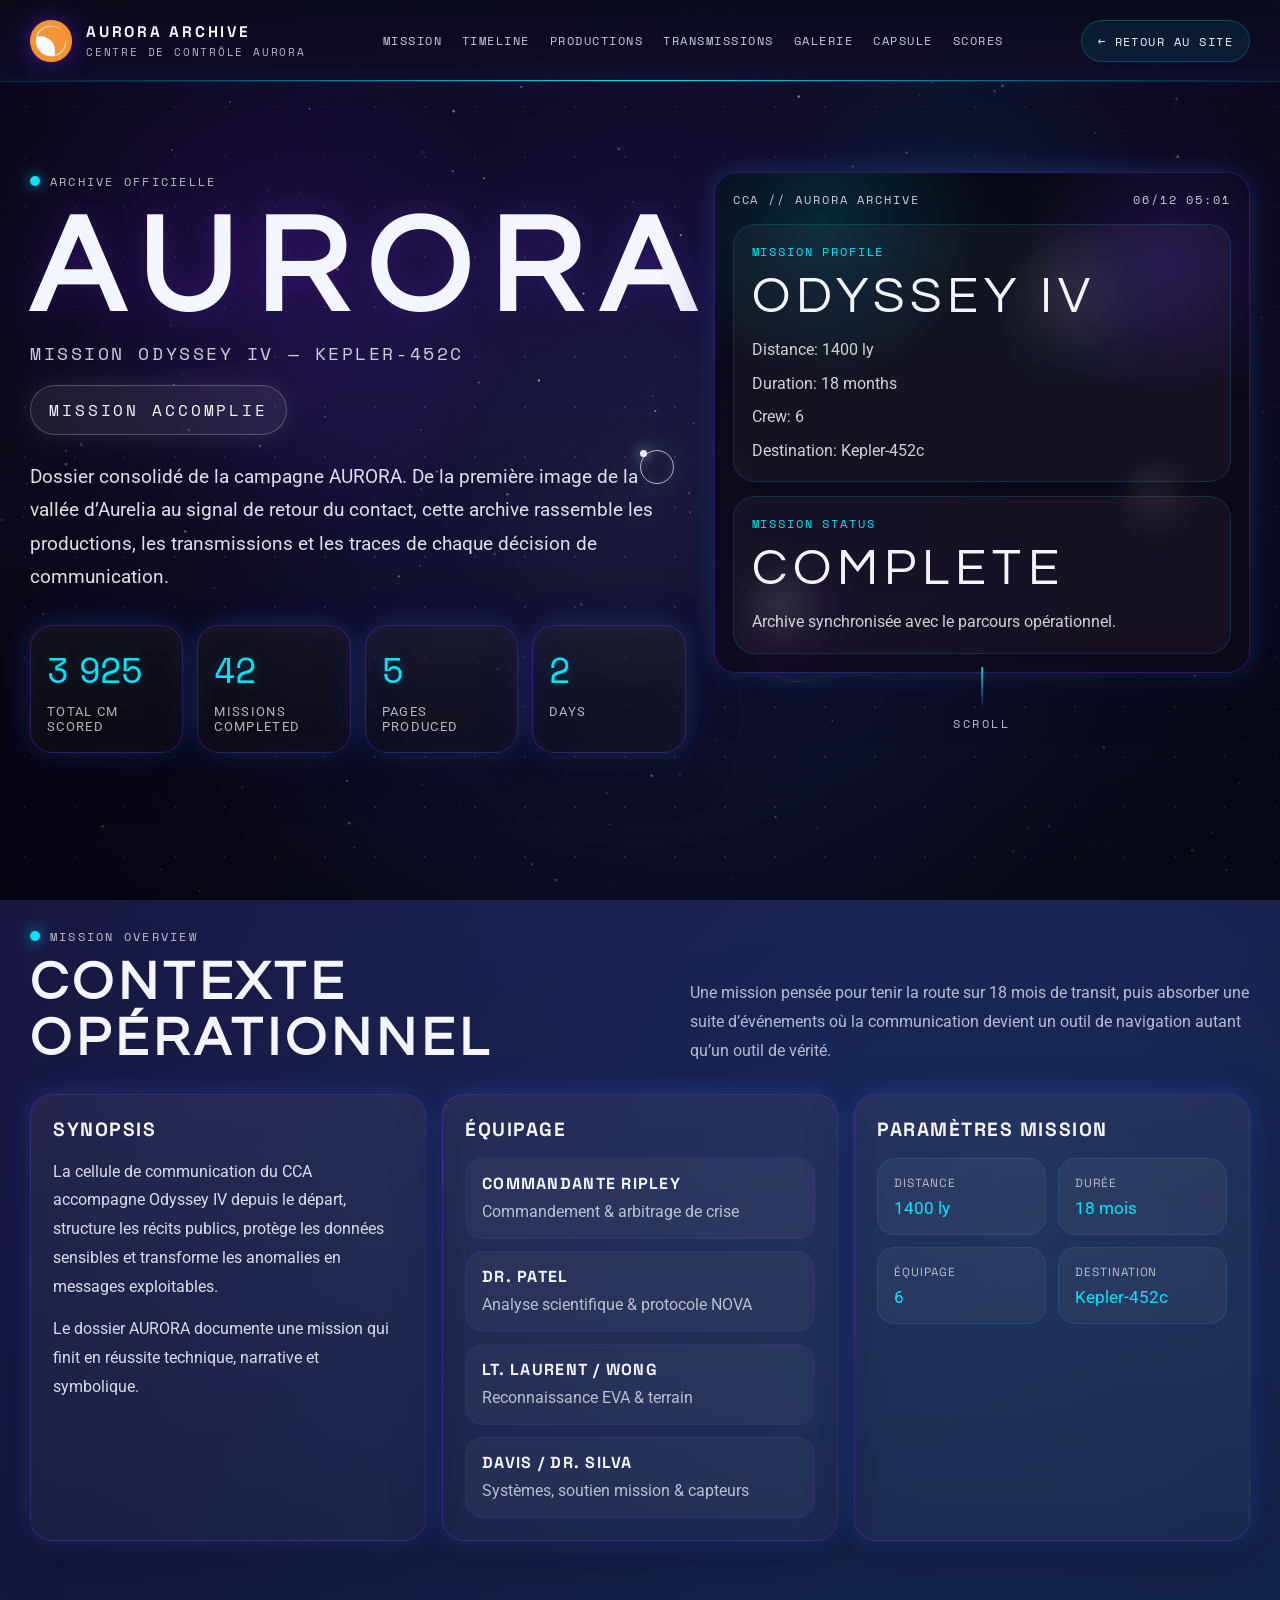
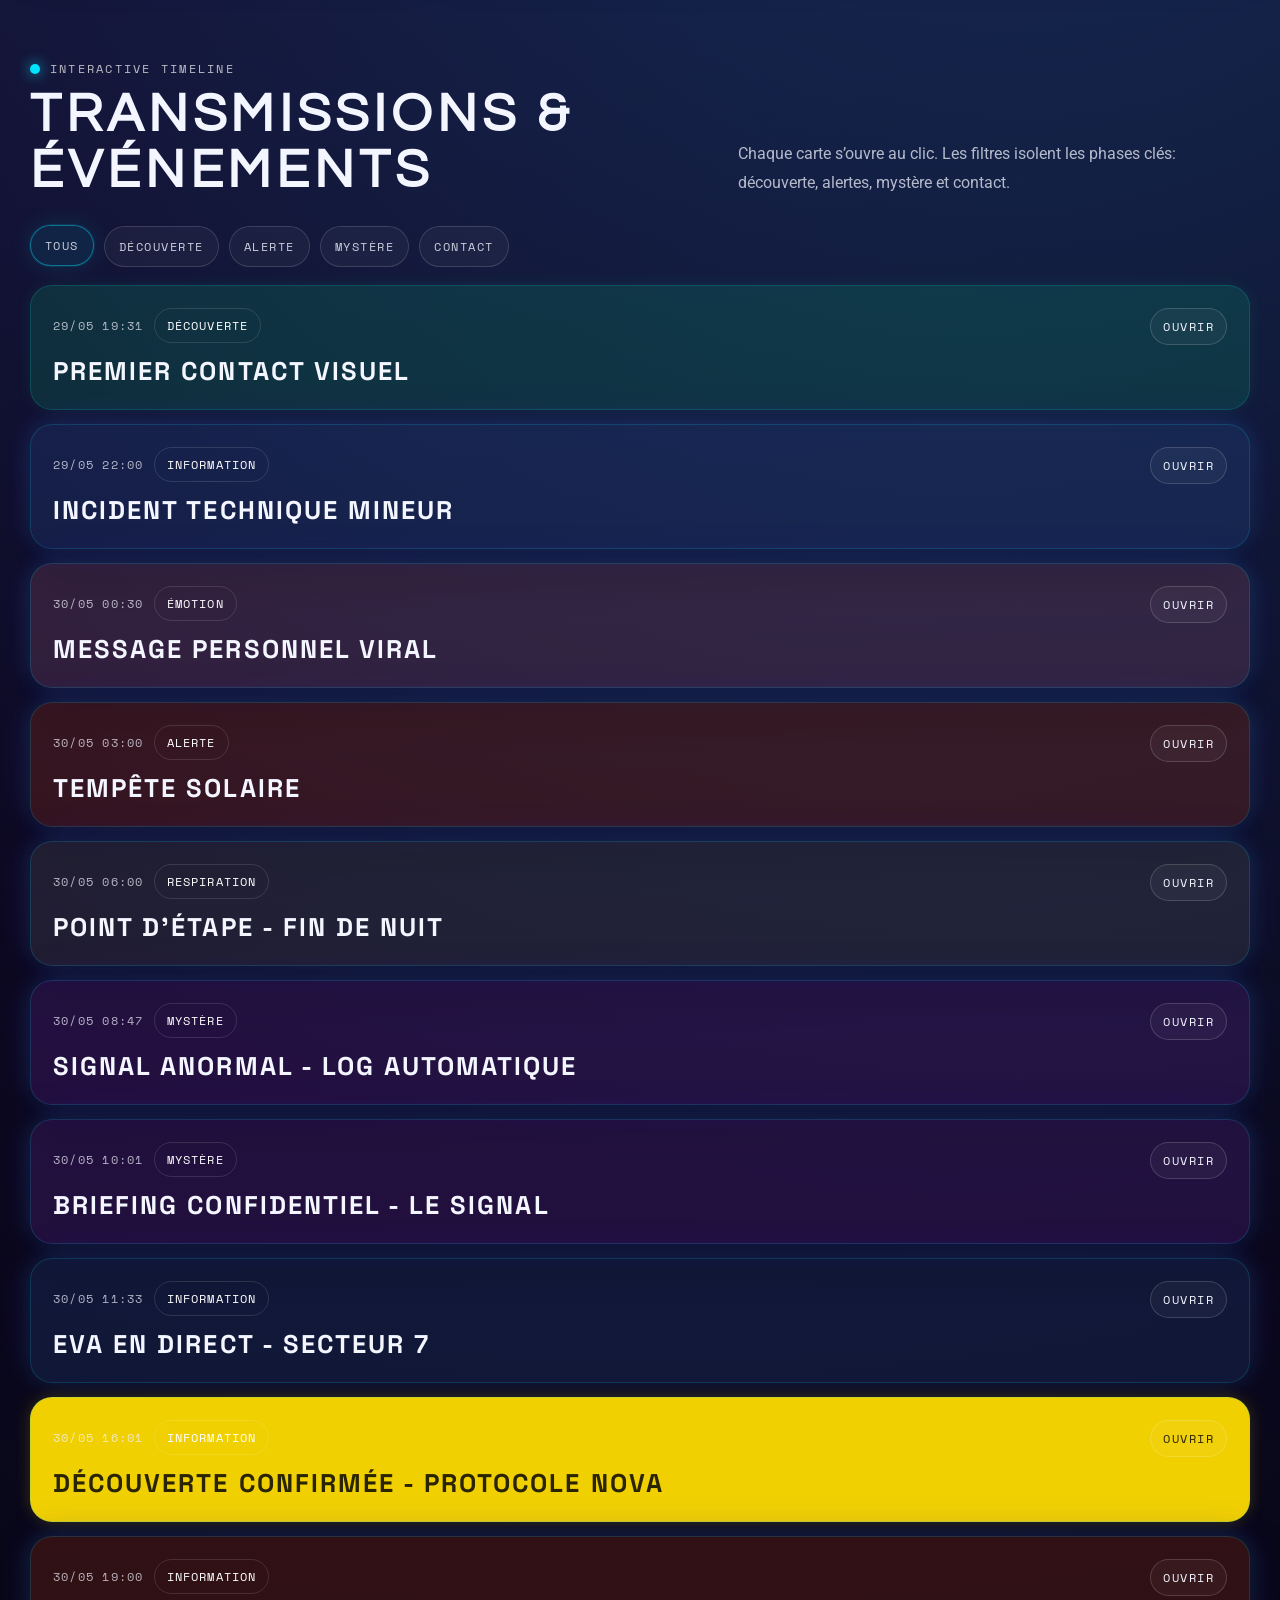
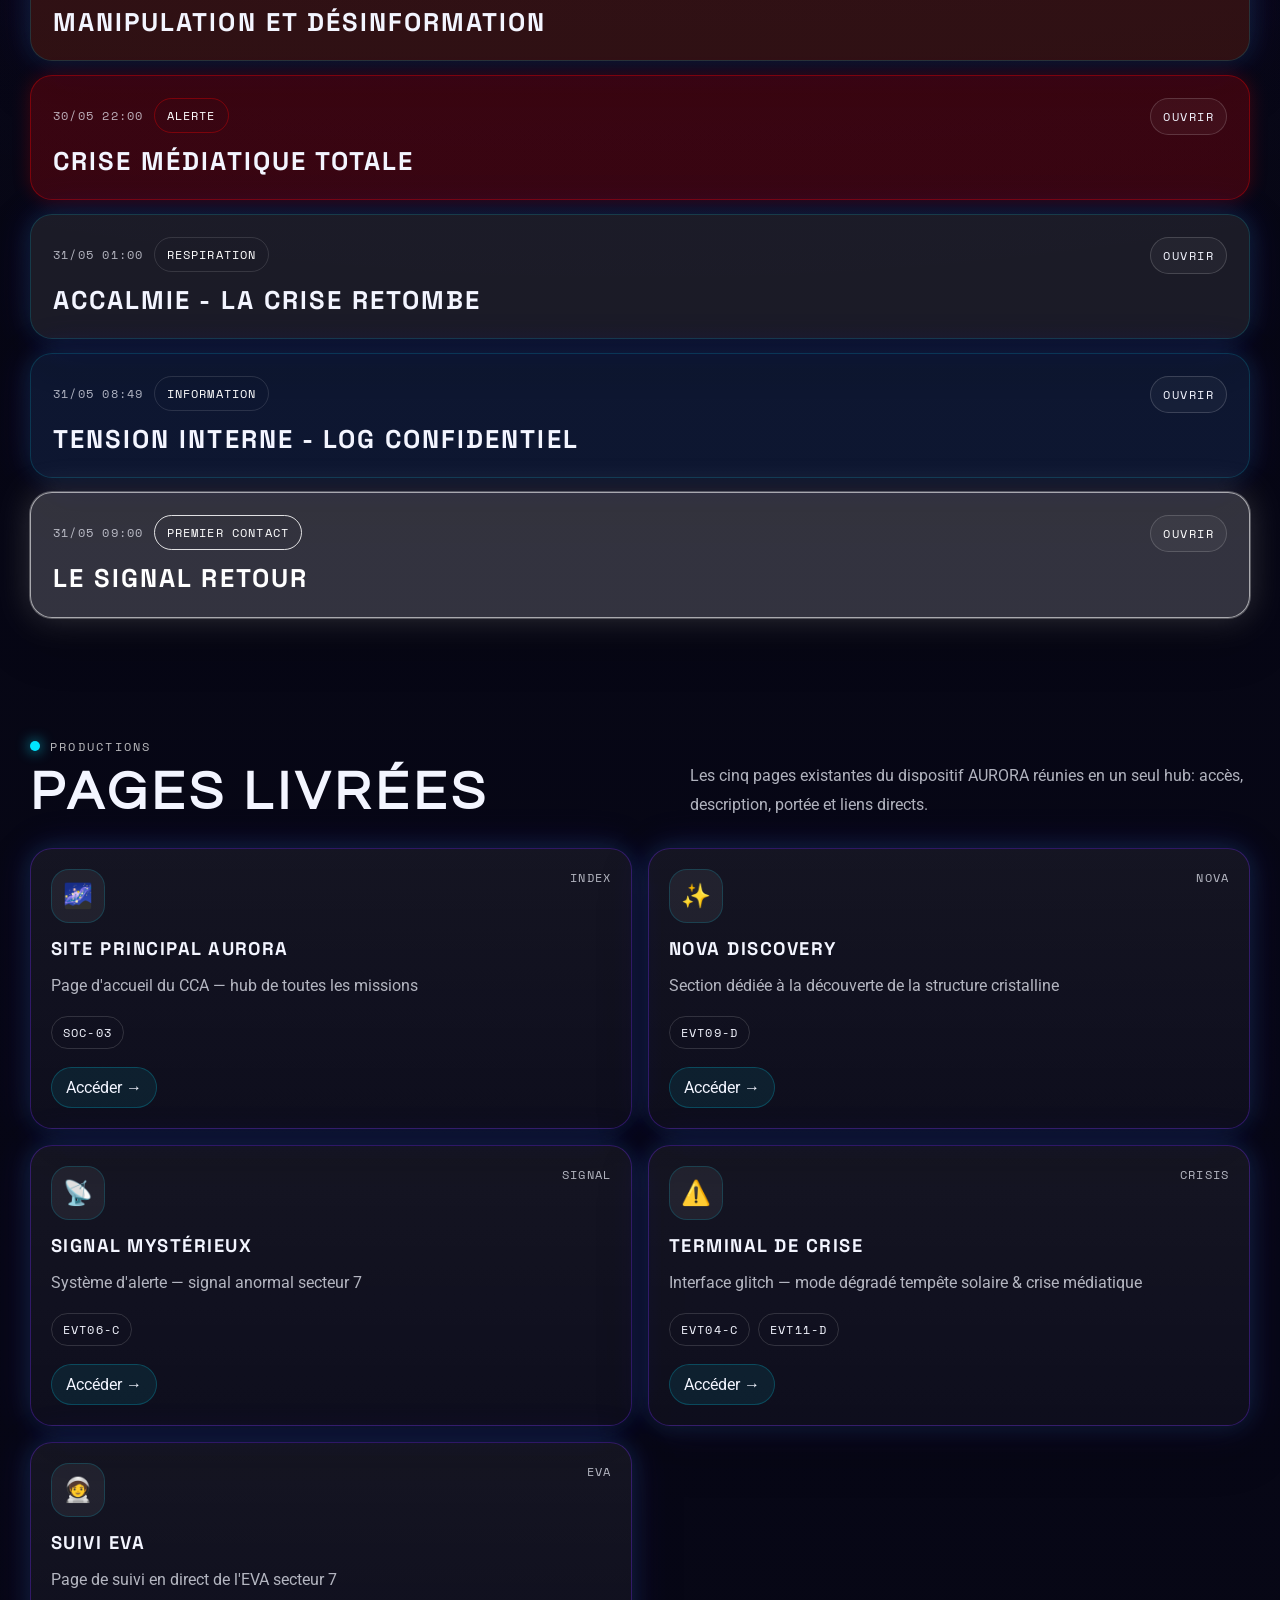
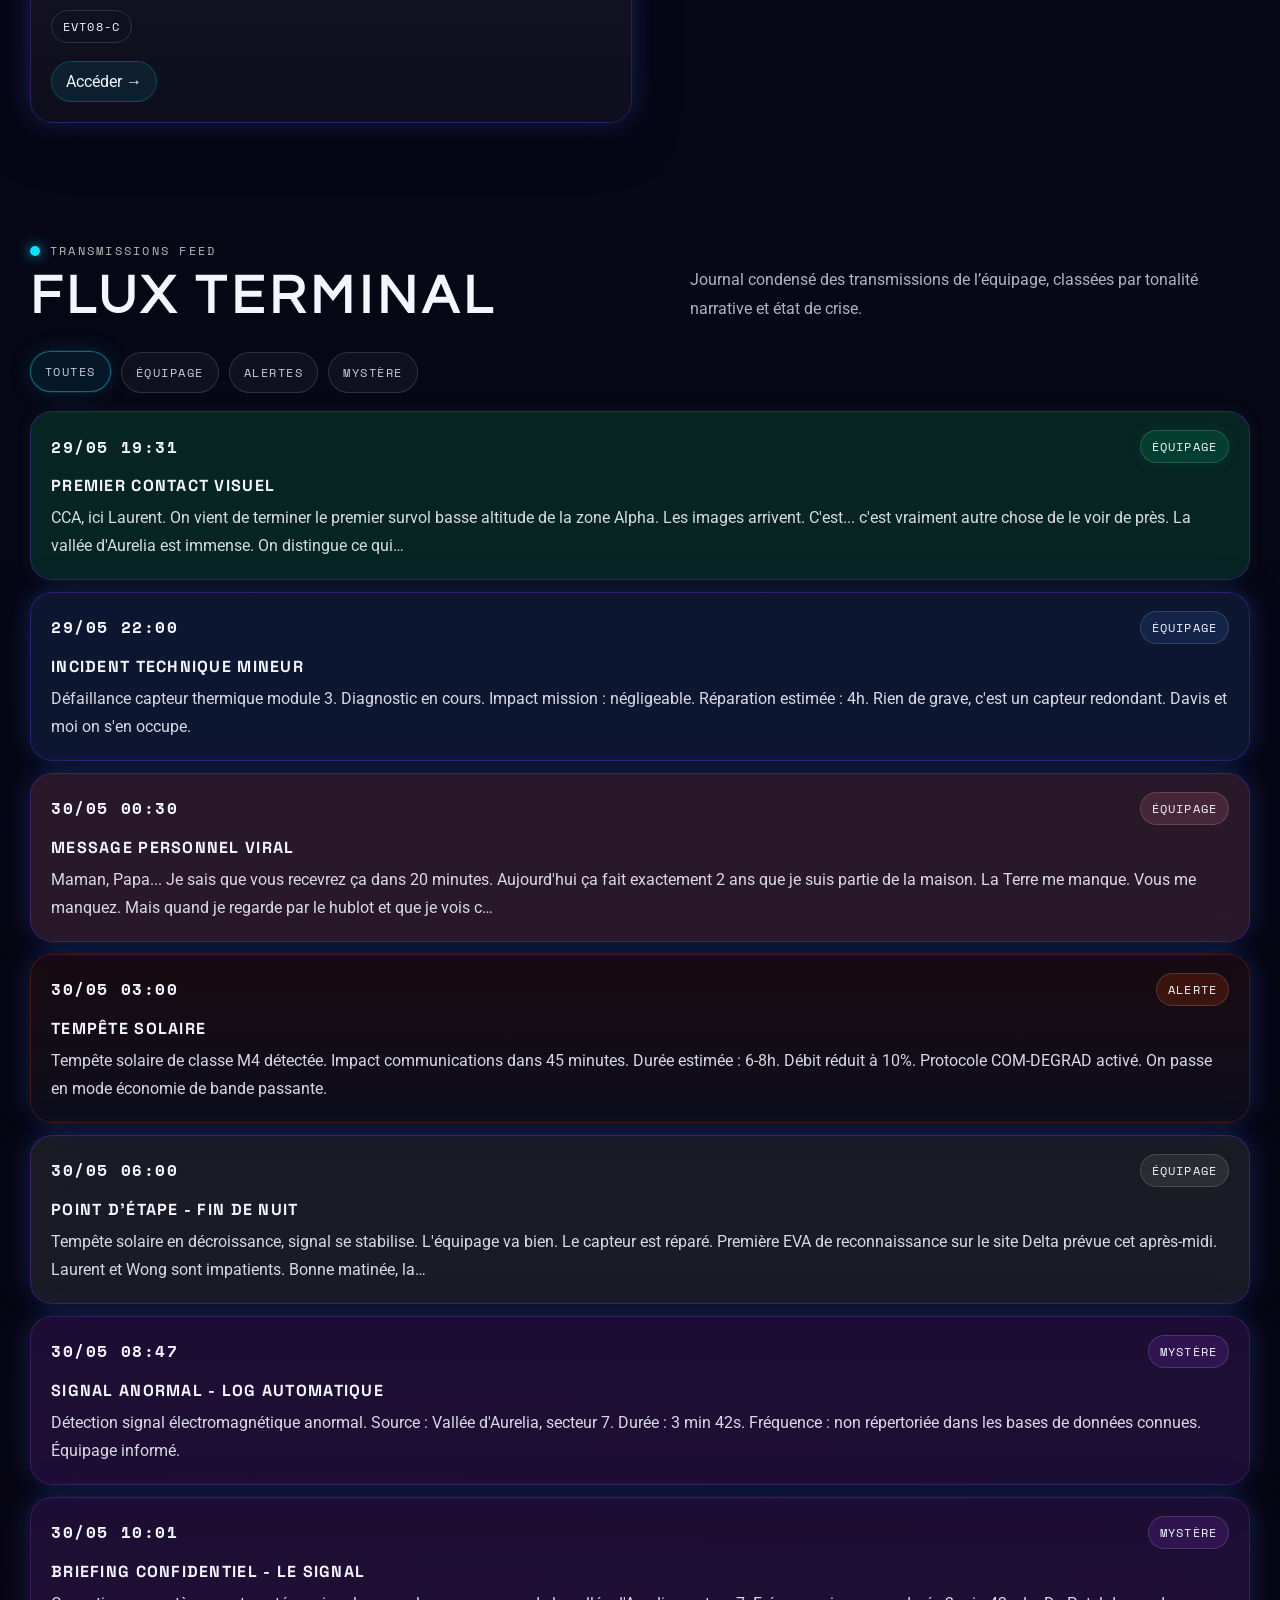
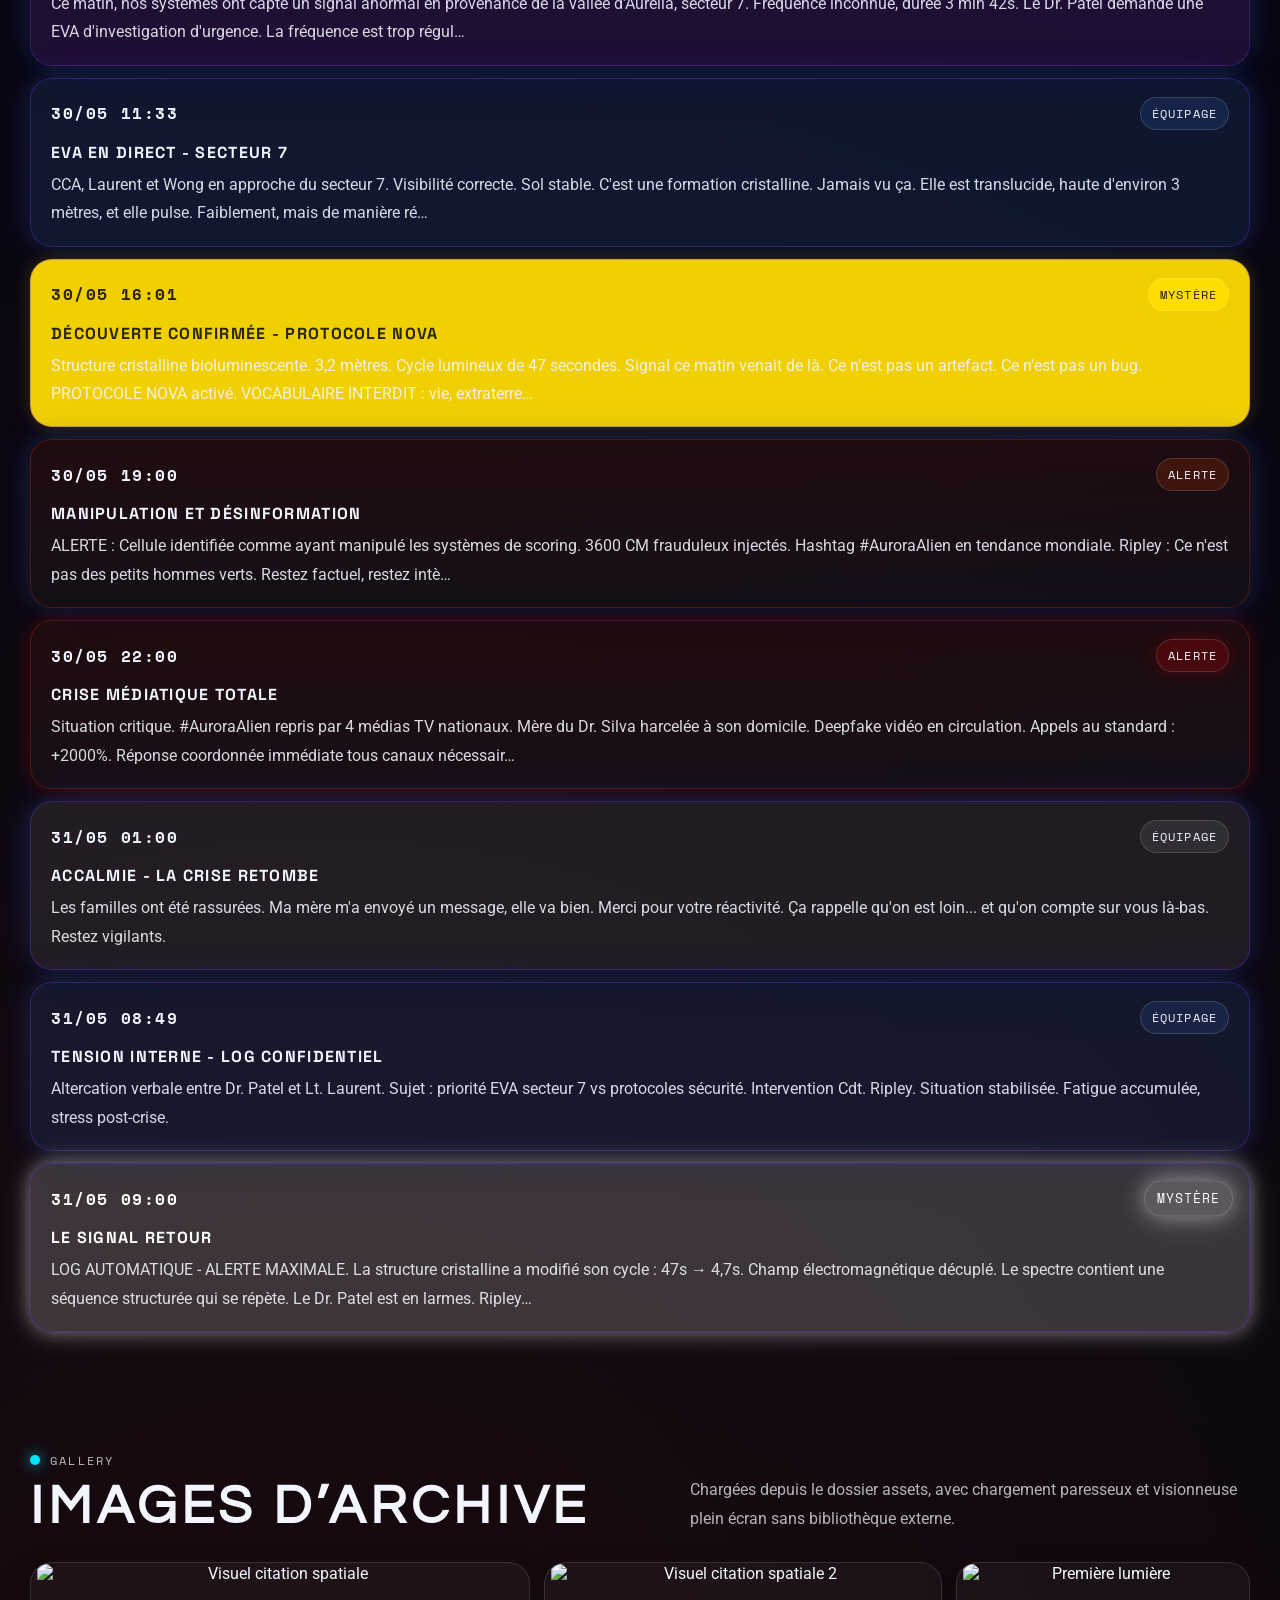
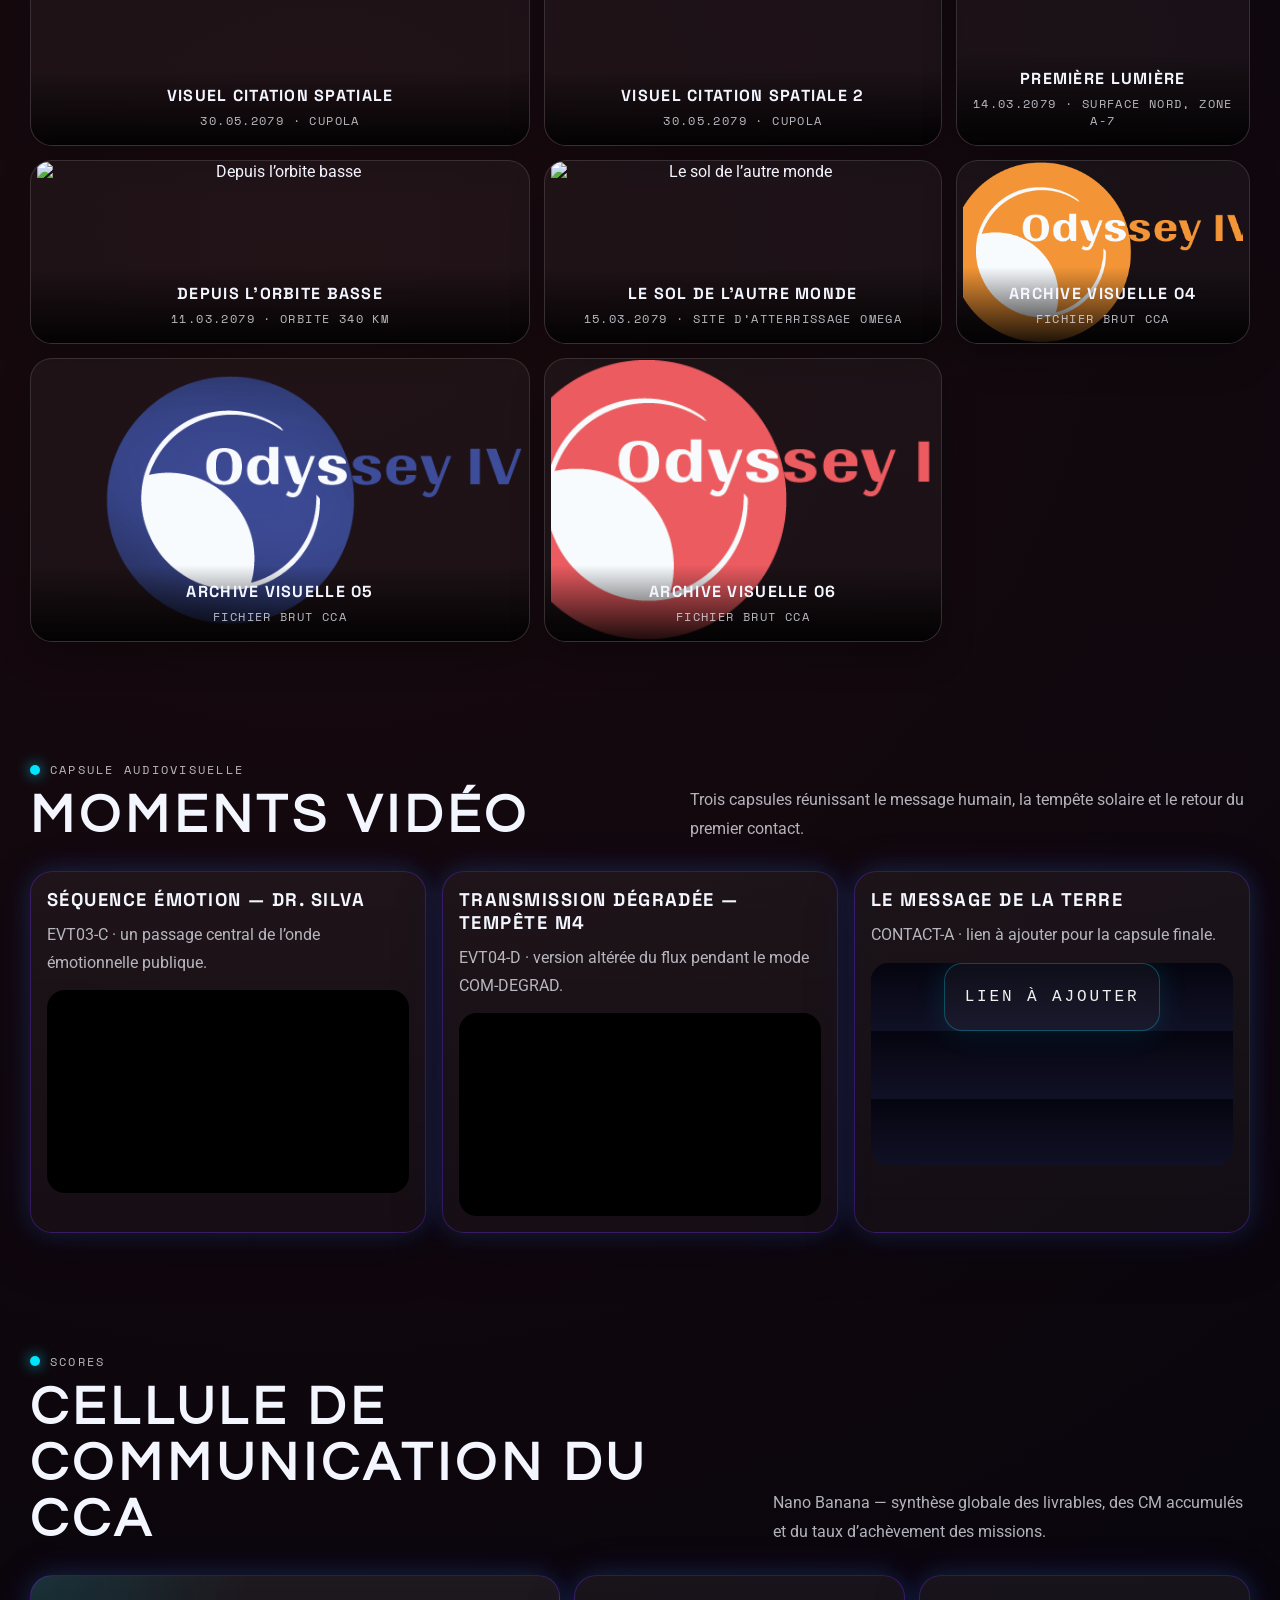
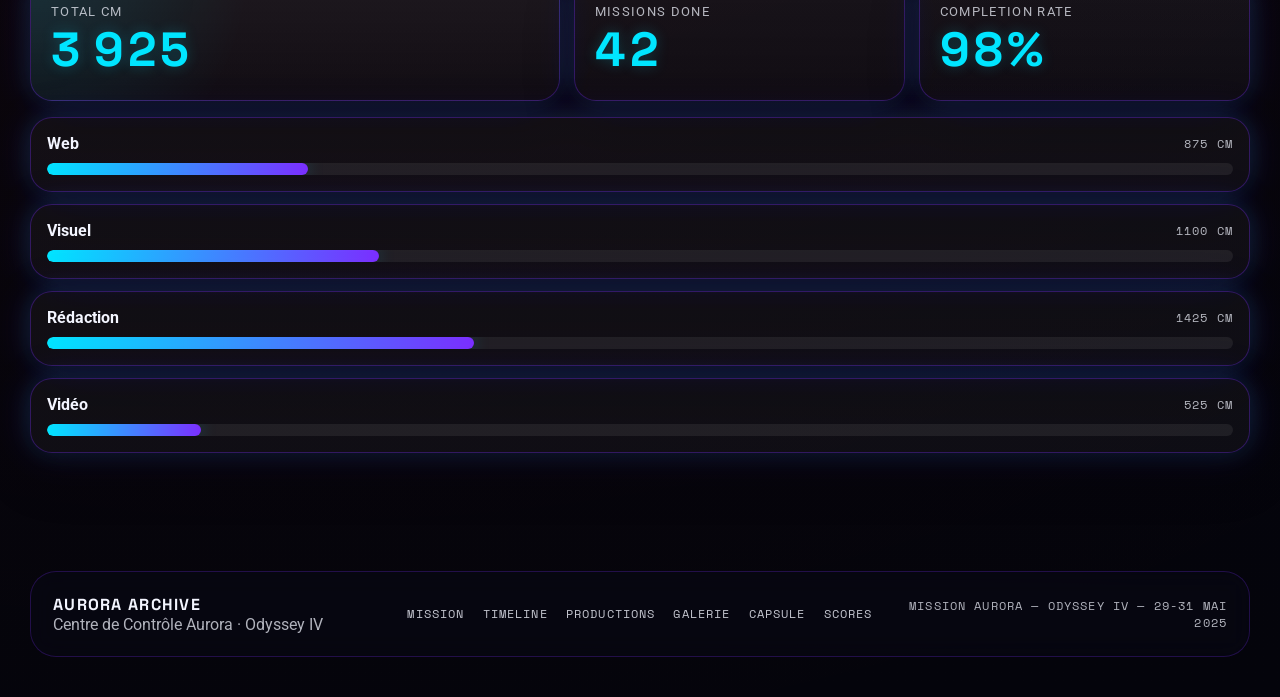
==== archive.html @ 7678ecfe "feat: add archive page structure and content including CSS and JS files for mission data presentatio" ====
<!DOCTYPE html>
<html lang="fr">
<head>
  <meta charset="UTF-8" />
  <meta name="viewport" content="width=device-width, initial-scale=1.0" />
  <title>AURORA | Archive Officielle</title>
  <meta name="description" content="Archive officielle de la mission AURORA — Odyssey IV — Kepler-452c." />
  <link rel="preconnect" href="https://fonts.googleapis.com" />
  <link rel="preconnect" href="https://fonts.gstatic.com" crossorigin />
  <link href="https://fonts.googleapis.com/css2?family=Roboto:wght@400;500;700;900&family=Space+Grotesk:wght@400;500;700;900&family=Space+Mono:wght@400;700&family=Questrial&display=swap" rel="stylesheet" />
  <link rel="stylesheet" href="css/archive.css" />
  <link rel="icon" href="assets/logo_jaune.png" />
</head>
<body>
  <div class="loading-screen" id="loadingScreen" aria-hidden="true">
    <div class="loading-panel">
      <div class="loading-mark">AURORA</div>
      <div class="loading-copy" id="loadingCopy">INITIALISATION ARCHIVE...</div>
      <div class="loading-bar" aria-hidden="true">
        <span id="loadingBarFill"></span>
      </div>
      <div class="loading-percent" id="loadingPercent">0%</div>
    </div>
  </div>

  <canvas id="starCanvas" class="star-canvas" aria-hidden="true"></canvas>
  <div class="cursor-layer" id="cursorLayer" aria-hidden="true">
    <span class="cursor-dot"></span>
    <span class="cursor-ring"></span>
  </div>

  <header class="site-header" id="siteHeader">
    <div class="container header-inner">
      <a class="brand" href="#hero" aria-label="Retour en haut de page">
        <img class="brand-logo" src="assets/logo_jaune.png" alt="" aria-hidden="true" />
        <span class="brand-copy">
          <strong>AURORA ARCHIVE</strong>
          <span>Centre de Contrôle Aurora</span>
        </span>
      </a>

      <button class="menu-toggle" id="menuToggle" type="button" aria-expanded="false" aria-controls="primaryNav" aria-label="Ouvrir le menu">
        <span></span>
      </button>

      <nav class="primary-nav" id="primaryNav">
        <a href="#mission">Mission</a>
        <a href="#timeline">Timeline</a>
        <a href="#productions">Productions</a>
        <a href="#transmissions">Transmissions</a>
        <a href="#gallery">Galerie</a>
        <a href="#capsule">Capsule</a>
        <a href="#scores">Scores</a>
      </nav>

      <a class="back-button" href="index.html">← Retour au site</a>
    </div>
  </header>

  <main class="archive-page">
    <section class="hero section-shell scanlines" id="hero">
      <div class="hero-bg" aria-hidden="true"></div>
      <div class="container hero-grid">
        <div class="hero-copy fade-in-up">
          <div class="hero-label">ARCHIVE OFFICIELLE</div>
          <h1 class="glitch" data-text="AURORA">AURORA</h1>
          <p class="hero-subtitle">Mission Odyssey IV — Kepler-452c</p>
          <div class="mission-status pulse-border">MISSION ACCOMPLIE</div>
          <p class="hero-lead">
            Dossier consolidé de la campagne AURORA. De la première image de la vallée d’Aurelia au signal de retour du contact, cette archive rassemble les productions, les transmissions et les traces de chaque décision de communication.
          </p>

          <div class="hero-stats" aria-label="Statistiques de mission">
            <article class="stat-card">
              <span class="stat-value counter" data-target="0" data-value="0" id="statTotalCm">0</span>
              <span class="stat-label">Total CM scored</span>
            </article>
            <article class="stat-card">
              <span class="stat-value counter" data-target="0" data-value="0" id="statDone">0</span>
              <span class="stat-label">Missions completed</span>
            </article>
            <article class="stat-card">
              <span class="stat-value counter" data-target="5" data-value="5">0</span>
              <span class="stat-label">Pages produced</span>
            </article>
            <article class="stat-card">
              <span class="stat-value counter" data-target="2" data-value="2">0</span>
              <span class="stat-label">Days</span>
            </article>
          </div>
        </div>

        <aside class="hero-visual fade-in-up" aria-label="Visualisation de l'archive">
          <div class="hero-orbit orbit-a"></div>
          <div class="hero-orbit orbit-b"></div>
          <div class="hero-orbit orbit-c"></div>
          <div class="hero-panel">
            <div class="hero-panel-top">
              <span>CCA // AURORA ARCHIVE</span>
              <span id="heroClock">31/05 09:00</span>
            </div>
            <div class="hero-panel-card">
              <div class="panel-title">Mission profile</div>
              <div class="panel-value">Odyssey IV</div>
              <div class="panel-line">Distance: 1400 ly</div>
              <div class="panel-line">Duration: 18 months</div>
              <div class="panel-line">Crew: 6</div>
              <div class="panel-line">Destination: Kepler-452c</div>
            </div>
            <div class="hero-panel-card compact">
              <div class="panel-title">Mission status</div>
              <div class="panel-value">COMPLETE</div>
              <div class="panel-line">Archive synchronisée avec le parcours opérationnel.</div>
            </div>
          </div>
          <div class="scroll-indicator" aria-hidden="true">
            <span></span>
            <span>SCROLL</span>
          </div>
        </aside>
      </div>
    </section>

    <section class="section section-shell fade-in-up" id="mission">
      <div class="container">
        <div class="section-heading">
          <div>
            <div class="section-kicker">MISSION OVERVIEW</div>
            <h2>Contexte opérationnel</h2>
          </div>
          <p>Une mission pensée pour tenir la route sur 18 mois de transit, puis absorber une suite d’événements où la communication devient un outil de navigation autant qu’un outil de vérité.</p>
        </div>

        <div class="mission-grid">
          <article class="overview-card">
            <h3>Synopsis</h3>
            <p>La cellule de communication du CCA accompagne Odyssey IV depuis le départ, structure les récits publics, protège les données sensibles et transforme les anomalies en messages exploitables.</p>
            <p>Le dossier AURORA documente une mission qui finit en réussite technique, narrative et symbolique.</p>
          </article>

          <article class="overview-card crew-card">
            <h3>Équipage</h3>
            <div class="crew-list">
              <div class="crew-item">
                <strong>Commandante Ripley</strong>
                <span>Commandement & arbitrage de crise</span>
              </div>
              <div class="crew-item">
                <strong>Dr. Patel</strong>
                <span>Analyse scientifique & protocole NOVA</span>
              </div>
              <div class="crew-item">
                <strong>Lt. Laurent / Wong</strong>
                <span>Reconnaissance EVA & terrain</span>
              </div>
              <div class="crew-item">
                <strong>Davis / Dr. Silva</strong>
                <span>Systèmes, soutien mission & capteurs</span>
              </div>
            </div>
          </article>

          <article class="overview-card">
            <h3>Paramètres mission</h3>
            <dl class="mission-params">
              <div><dt>Distance</dt><dd>1400 ly</dd></div>
              <div><dt>Durée</dt><dd>18 mois</dd></div>
              <div><dt>Équipage</dt><dd>6</dd></div>
              <div><dt>Destination</dt><dd>Kepler-452c</dd></div>
            </dl>
          </article>
        </div>
      </div>
    </section>

    <section class="section section-shell fade-in-up" id="timeline">
      <div class="container">
        <div class="section-heading">
          <div>
            <div class="section-kicker">INTERACTIVE TIMELINE</div>
            <h2>Transmissions & événements</h2>
          </div>
          <p>Chaque carte s’ouvre au clic. Les filtres isolent les phases clés: découverte, alertes, mystère et contact.</p>
        </div>

        <div class="filter-bar" id="timelineFilters" role="tablist" aria-label="Filtrer la timeline">
          <button class="filter-button is-active" type="button" data-filter="all">Tous</button>
          <button class="filter-button" type="button" data-filter="discovery">Découverte</button>
          <button class="filter-button" type="button" data-filter="alert">Alerte</button>
          <button class="filter-button" type="button" data-filter="mystery">Mystère</button>
          <button class="filter-button" type="button" data-filter="contact">Contact</button>
        </div>

        <div class="timeline-grid" id="timelineGrid"></div>
      </div>
    </section>

    <section class="section section-shell fade-in-up" id="productions">
      <div class="container">
        <div class="section-heading">
          <div>
            <div class="section-kicker">PRODUCTIONS</div>
            <h2>Pages livrées</h2>
          </div>
          <p>Les cinq pages existantes du dispositif AURORA réunies en un seul hub: accès, description, portée et liens directs.</p>
        </div>

        <div class="production-grid" id="productionsGrid"></div>
      </div>
    </section>

    <section class="section section-shell fade-in-up" id="transmissions">
      <div class="container">
        <div class="section-heading">
          <div>
            <div class="section-kicker">TRANSMISSIONS FEED</div>
            <h2>Flux terminal</h2>
          </div>
          <p>Journal condensé des transmissions de l’équipage, classées par tonalité narrative et état de crise.</p>
        </div>

        <div class="filter-bar" id="feedFilters" role="tablist" aria-label="Filtrer les transmissions">
          <button class="filter-button is-active" type="button" data-filter="all">Toutes</button>
          <button class="filter-button" type="button" data-filter="crew">Équipage</button>
          <button class="filter-button" type="button" data-filter="alerts">Alertes</button>
          <button class="filter-button" type="button" data-filter="mystery">Mystère</button>
        </div>

        <div class="feed-list" id="feedList"></div>
      </div>
    </section>

    <section class="section section-shell fade-in-up" id="gallery">
      <div class="container">
        <div class="section-heading">
          <div>
            <div class="section-kicker">GALLERY</div>
            <h2>Images d’archive</h2>
          </div>
          <p>Chargées depuis le dossier assets, avec chargement paresseux et visionneuse plein écran sans bibliothèque externe.</p>
        </div>

        <div class="gallery-grid" id="galleryGrid"></div>
      </div>
    </section>

    <section class="section section-shell section-capsule fade-in-up" id="capsule">
      <div class="container">
        <div class="section-heading">
          <div>
            <div class="section-kicker">CAPSULE AUDIOVISUELLE</div>
            <h2>Moments vidéo</h2>
          </div>
          <p>Trois capsules réunissant le message humain, la tempête solaire et le retour du premier contact.</p>
        </div>

        <div class="video-grid">
          <article class="video-card">
            <div class="video-copy">
              <h3>Séquence Émotion — Dr. Silva</h3>
              <p>EVT03-C · un passage central de l’onde émotionnelle publique.</p>
            </div>
            <iframe
              title="Séquence Émotion — Dr. Silva"
              src="https://www.youtube.com/embed/9kBM25JblAw"
              loading="lazy"
              allow="accelerometer; autoplay; clipboard-write; encrypted-media; gyroscope; picture-in-picture; web-share"
              allowfullscreen></iframe>
          </article>

          <article class="video-card">
            <div class="video-copy">
              <h3>Transmission Dégradée — Tempête M4</h3>
              <p>EVT04-D · version altérée du flux pendant le mode COM-DEGRAD.</p>
            </div>
            <iframe
              title="Transmission Dégradée — Tempête M4"
              src="https://www.youtube.com/embed/6Uiohae__pc"
              loading="lazy"
              allow="accelerometer; autoplay; clipboard-write; encrypted-media; gyroscope; picture-in-picture; web-share"
              allowfullscreen></iframe>
          </article>

          <article class="video-card placeholder">
            <div class="video-copy">
              <h3>Le Message de la Terre</h3>
              <p>CONTACT-A · lien à ajouter pour la capsule finale.</p>
            </div>
            <iframe
              title="Le Message de la Terre"
              srcdoc="<html><head><style>body{margin:0;display:grid;place-items:center;background:linear-gradient(180deg,#050510,#111126);color:#f0f0f0;font-family:Space Mono,monospace;text-transform:uppercase;letter-spacing:.18em}div{border:1px solid rgba(0,229,255,.28);padding:24px 20px;border-radius:18px;background:rgba(255,255,255,.04);box-shadow:0 0 30px rgba(0,229,255,.12)}</style></head><body><div>Lien à ajouter</div></body></html>"
              loading="lazy"></iframe>
          </article>
        </div>
      </div>
    </section>

    <section class="section section-shell fade-in-up" id="scores">
      <div class="container">
        <div class="section-heading">
          <div>
            <div class="section-kicker">SCORES</div>
            <h2>Cellule de communication du CCA</h2>
          </div>
          <p>Nano Banana — synthèse globale des livrables, des CM accumulés et du taux d’achèvement des missions.</p>
        </div>

        <div class="score-topline">
          <article class="score-card score-card-large">
            <span class="score-label">Total CM</span>
            <strong class="score-value counter" id="scoreTotalCm" data-value="0" data-target="0">0</strong>
          </article>
          <article class="score-card">
            <span class="score-label">Missions done</span>
            <strong class="score-value counter" id="scoreDone" data-value="0" data-target="0">0</strong>
          </article>
          <article class="score-card">
            <span class="score-label">Completion rate</span>
            <strong class="score-value" id="scoreRate">0%</strong>
          </article>
        </div>

        <div class="score-bars" id="scoreBars"></div>
      </div>
    </section>
  </main>

  <footer class="site-footer">
    <div class="container footer-grid">
      <div>
        <strong>AURORA ARCHIVE</strong>
        <p>Centre de Contrôle Aurora · Odyssey IV</p>
      </div>
      <div class="footer-links">
        <a href="#mission">Mission</a>
        <a href="#timeline">Timeline</a>
        <a href="#productions">Productions</a>
        <a href="#gallery">Galerie</a>
        <a href="#capsule">Capsule</a>
        <a href="#scores">Scores</a>
      </div>
      <p class="footer-note">Mission AURORA — Odyssey IV — 29-31 Mai 2025</p>
    </div>
  </footer>

  <div class="lightbox" id="lightbox" aria-hidden="true" role="dialog" aria-modal="true" aria-label="Visionneuse de galerie">
    <button class="lightbox-close" id="lightboxClose" type="button" aria-label="Fermer">×</button>
    <button class="lightbox-nav lightbox-prev" id="lightboxPrev" type="button" aria-label="Image précédente">‹</button>
    <figure class="lightbox-panel">
      <img id="lightboxImage" alt="" />
      <figcaption>
        <strong id="lightboxTitle"></strong>
        <span id="lightboxMeta"></span>
      </figcaption>
    </figure>
    <button class="lightbox-nav lightbox-next" id="lightboxNext" type="button" aria-label="Image suivante">›</button>
  </div>

  <script src="js/archive.js"></script>
</body>
</html>
---- css/archive.css ----
:root {
  --bg: #050510;
  --bg-alt: #0f1026;
  --panel: rgba(10, 12, 28, 0.68);
  --panel-strong: rgba(7, 8, 18, 0.88);
  --text: #f3f5ff;
  --muted: rgba(243, 245, 255, 0.72);
  --cyan: #00e5ff;
  --violet: #7b2fff;
  --red: #ff4d6d;
  --green: #00ff88;
  --gold: #ffdd00;
  --orange: #ff4400;
  --pink: #ff88aa;
  --white: #ffffff;
  --border: rgba(123, 47, 255, 0.32);
  --border-soft: rgba(0, 229, 255, 0.18);
  --shadow: 0 0 24px rgba(0, 229, 255, 0.14), 0 0 42px rgba(123, 47, 255, 0.16);
  --radius: 22px;
  --radius-lg: 30px;
  --font-title: "Questrial", "Space Grotesk", sans-serif;
  --font-hero: "Space Grotesk", sans-serif;
  --font-mono: "Space Mono", monospace;
  --font-body: "Roboto", sans-serif;
  --header-h: 82px;
  --loading-h: 0px;
}

* {
  box-sizing: border-box;
}

html {
  scroll-behavior: smooth;
  scrollbar-color: rgba(255, 255, 255, 0.86) transparent;
  scrollbar-width: thin;
}

html::-webkit-scrollbar {
  width: 10px;
  height: 10px;
}

html::-webkit-scrollbar-track {
  background: transparent;
}

html::-webkit-scrollbar-thumb {
  background: rgba(255, 255, 255, 0.86);
  border-radius: 999px;
  border: 2px solid rgba(5, 5, 16, 0.55);
}

body {
  margin: 0;
  color: var(--text);
  font-family: var(--font-body);
  background:
    radial-gradient(circle at top, rgba(123, 47, 255, 0.24), transparent 34%),
    radial-gradient(circle at 80% 12%, rgba(0, 229, 255, 0.16), transparent 18%),
    radial-gradient(circle at 25% 80%, rgba(255, 68, 0, 0.08), transparent 26%),
    linear-gradient(180deg, #050510 0%, #070716 44%, #04040b 100%);
  min-height: 100vh;
  overflow-x: hidden;
}

body::before,
body::after {
  content: "";
  position: fixed;
  inset: 0;
  pointer-events: none;
  z-index: 0;
}

body::before {
  background-image: linear-gradient(rgba(255, 255, 255, 0.02) 1px, transparent 1px), linear-gradient(90deg, rgba(255, 255, 255, 0.02) 1px, transparent 1px);
  background-size: 100% 3px, 3px 100%;
  opacity: 0.12;
  mix-blend-mode: screen;
}

body::after {
  background: linear-gradient(180deg, transparent 0%, rgba(255, 255, 255, 0.03) 50%, transparent 100%);
  animation: scanline 9s linear infinite;
  opacity: 0.46;
}

@keyframes scanline {
  from { transform: translateY(-24%); }
  to { transform: translateY(24%); }
}

a, button {
  color: inherit;
  font: inherit;
}

html,
body,
a,
button,
[role="button"],
input,
textarea,
select,
.timeline-card,
.production-card,
.feed-entry,
.gallery-item,
.video-card {
  cursor: url("../assets/cursor.png") 16 16, crosshair;
}

button,
a {
  border: 0;
  background: none;
  text-decoration: none;
}

button,
a,
button * {
  -webkit-tap-highlight-color: transparent;
}

button:hover,
a:hover,
button:focus-visible,
a:focus-visible {
  cursor: url("../assets/cursor-pointer.png") 16 16, pointer;
}

img,
iframe,
canvas {
  display: block;
  max-width: 100%;
}

.star-canvas {
  position: fixed;
  inset: 0;
  z-index: 0;
  width: 100%;
  height: 100%;
  pointer-events: none;
}

.cursor-layer {
  position: fixed;
  inset: 0;
  z-index: 9999;
  pointer-events: none;
  mix-blend-mode: screen;
  opacity: 0.95;
}

.cursor-dot,
.cursor-ring {
  position: absolute;
  left: 0;
  top: 0;
  border-radius: 50%;
  transform: translate(-50%, -50%);
  transition: transform 0.14s ease, opacity 0.2s ease, border-color 0.2s ease;
}

.cursor-dot {
  width: 7px;
  height: 7px;
  background: var(--white);
  box-shadow: 0 0 14px rgba(255, 255, 255, 0.9);
}

.cursor-ring {
  width: 34px;
  height: 34px;
  border: 1px solid rgba(255, 255, 255, 0.7);
  box-shadow: 0 0 24px rgba(0, 229, 255, 0.12), inset 0 0 10px rgba(255, 255, 255, 0.08);
}

.cursor-layer.is-hover .cursor-ring {
  width: 48px;
  height: 48px;
  border-color: rgba(0, 229, 255, 0.9);
}

.container {
  width: min(1220px, calc(100% - 32px));
  margin: 0 auto;
}

.archive-page {
  position: relative;
  z-index: 1;
  padding-top: var(--header-h);
}

.section-shell {
  position: relative;
  margin: 0;
}

.section-shell > .container {
  padding: 0 0 92px;
}

.hero {
  min-height: calc(100vh - var(--header-h));
  display: grid;
  align-items: center;
  overflow: hidden;
  padding-top: 34px;
}

.hero-bg {
  position: absolute;
  inset: 0;
  background:
    radial-gradient(circle at 20% 25%, rgba(123, 47, 255, 0.24), transparent 22%),
    radial-gradient(circle at 75% 20%, rgba(0, 229, 255, 0.14), transparent 19%),
    radial-gradient(circle at 50% 50%, rgba(255, 255, 255, 0.03), transparent 28%),
    linear-gradient(180deg, rgba(5, 5, 16, 0.18), rgba(5, 5, 16, 0.68));
  pointer-events: none;
}

.hero-bg::before,
.hero-bg::after {
  content: "";
  position: absolute;
  inset: 0;
  pointer-events: none;
}

.hero-bg::before {
  background-image: radial-gradient(circle, rgba(255, 255, 255, 0.88) 0.8px, transparent 1px);
  background-size: 50px 50px;
  opacity: 0.14;
  transform: translate3d(0, 0, 0);
  animation: driftStars 18s linear infinite;
}

.hero-bg::after {
  background: radial-gradient(circle at 50% 60%, transparent 0 34%, rgba(0, 0, 0, 0.32) 56%, rgba(0, 0, 0, 0.52) 100%);
}

@keyframes driftStars {
  from { transform: translateY(0); }
  to { transform: translateY(-60px); }
}

.hero-grid {
  position: relative;
  display: grid;
  grid-template-columns: minmax(0, 1.1fr) minmax(300px, 0.9fr);
  gap: 28px;
  align-items: center;
}

.hero-copy {
  position: relative;
  padding: 18px 0;
}

.hero-label,
.section-kicker {
  display: inline-flex;
  align-items: center;
  gap: 10px;
  font-family: var(--font-mono);
  font-size: 0.78rem;
  letter-spacing: 0.18em;
  text-transform: uppercase;
  color: rgba(240, 240, 240, 0.76);
}

.hero-label::before,
.section-kicker::before {
  content: "";
  width: 10px;
  height: 10px;
  border-radius: 50%;
  background: var(--cyan);
  box-shadow: 0 0 14px rgba(0, 229, 255, 0.86);
}

h1 {
  margin: 18px 0 10px;
  font-family: var(--font-title);
  font-size: clamp(4rem, 11vw, 8.6rem);
  line-height: 0.88;
  letter-spacing: 0.14em;
  text-transform: uppercase;
  text-wrap: balance;
  text-shadow: 0 0 32px rgba(123, 47, 255, 0.24);
}

.hero-subtitle {
  margin: 0;
  font-family: var(--font-mono);
  font-size: clamp(0.95rem, 2.1vw, 1.14rem);
  color: rgba(243, 245, 255, 0.82);
  letter-spacing: 0.14em;
  text-transform: uppercase;
}

.mission-status {
  display: inline-flex;
  align-items: center;
  justify-content: center;
  margin-top: 18px;
  padding: 12px 18px;
  border-radius: 999px;
  border: 1px solid rgba(255, 255, 255, 0.22);
  font-family: var(--font-mono);
  letter-spacing: 0.18em;
  text-transform: uppercase;
  background: rgba(255, 255, 255, 0.08);
  box-shadow: 0 0 24px rgba(255, 255, 255, 0.1);
}

.hero-lead {
  max-width: 720px;
  margin: 26px 0 0;
  font-size: clamp(1.03rem, 1.8vw, 1.16rem);
  line-height: 1.8;
  color: rgba(243, 245, 255, 0.9);
}

.hero-stats {
  display: grid;
  grid-template-columns: repeat(4, minmax(0, 1fr));
  gap: 14px;
  margin-top: 30px;
}

.stat-card,
.overview-card,
.timeline-card,
.production-card,
.feed-entry,
.score-card,
.score-bar,
.video-card,
.lightbox-panel,
.hero-panel,
.loading-panel {
  border-radius: var(--radius);
  border: 1px solid var(--border);
  background: linear-gradient(180deg, rgba(255, 255, 255, 0.06), rgba(255, 255, 255, 0.03));
  box-shadow: 0 20px 50px rgba(0, 0, 0, 0.26), var(--shadow);
  backdrop-filter: blur(14px);
}

.stat-card {
  padding: 18px 16px;
}

.stat-value,
.score-value {
  display: block;
  font-family: var(--font-mono);
  font-size: clamp(1.6rem, 2.8vw, 2.2rem);
  color: var(--cyan);
  text-shadow: 0 0 14px rgba(0, 229, 255, 0.22);
}

.stat-label,
.score-label {
  display: block;
  margin-top: 8px;
  font-size: 0.82rem;
  letter-spacing: 0.1em;
  text-transform: uppercase;
  color: var(--muted);
}

.hero-visual {
  position: relative;
  min-height: 580px;
}

.hero-panel {
  position: relative;
  height: 100%;
  padding: 18px;
  overflow: hidden;
  background:
    radial-gradient(circle at 20% 10%, rgba(0, 229, 255, 0.14), transparent 26%),
    radial-gradient(circle at 85% 18%, rgba(123, 47, 255, 0.22), transparent 24%),
    linear-gradient(180deg, rgba(8, 9, 21, 0.92), rgba(16, 9, 30, 0.86));
}

.hero-orbit {
  position: absolute;
  border-radius: 50%;
  border: 1px solid rgba(255, 255, 255, 0.08);
  box-shadow: inset 0 0 12px rgba(255, 255, 255, 0.08), 0 0 30px rgba(0, 229, 255, 0.08);
  animation: orbitFloat 10s ease-in-out infinite;
}

.orbit-a {
  inset: 10% 12% auto auto;
  width: 180px;
  height: 180px;
  background: radial-gradient(circle at 35% 35%, rgba(255, 255, 255, 0.9), rgba(0, 229, 255, 0.18) 40%, transparent 68%);
}

.orbit-b {
  inset: auto auto 12% 5%;
  width: 120px;
  height: 120px;
  background: radial-gradient(circle at 35% 35%, rgba(255, 255, 255, 0.82), rgba(123, 47, 255, 0.18) 42%, transparent 70%);
  animation-delay: -2s;
}

.orbit-c {
  inset: 50% 8% auto auto;
  width: 84px;
  height: 84px;
  background: radial-gradient(circle at 35% 35%, rgba(255, 255, 255, 0.7), rgba(255, 221, 0, 0.16) 42%, transparent 72%);
  animation-delay: -4s;
}

@keyframes orbitFloat {
  0%, 100% { transform: translateY(0) scale(0.98); }
  50% { transform: translateY(-18px) scale(1.02); }
}

.hero-panel-top,
.panel-title,
.panel-line {
  position: relative;
  z-index: 1;
}

.hero-panel-top {
  display: flex;
  align-items: center;
  justify-content: space-between;
  gap: 12px;
  font-family: var(--font-mono);
  font-size: 0.75rem;
  letter-spacing: 0.16em;
  text-transform: uppercase;
  color: rgba(243, 245, 255, 0.82);
}

.hero-panel-card {
  position: relative;
  z-index: 1;
  margin-top: 16px;
  padding: 18px;
  border-radius: 22px;
  border: 1px solid rgba(0, 229, 255, 0.14);
  background: rgba(255, 255, 255, 0.04);
}

.hero-panel-card.compact {
  margin-top: 14px;
}

.panel-title {
  font-family: var(--font-mono);
  font-size: 0.72rem;
  letter-spacing: 0.16em;
  text-transform: uppercase;
  color: var(--cyan);
}

.panel-value {
  margin: 10px 0 14px;
  font-family: var(--font-title);
  font-size: clamp(2rem, 4vw, 3.2rem);
  letter-spacing: 0.12em;
  text-transform: uppercase;
}

.panel-line {
  margin: 8px 0 0;
  color: rgba(243, 245, 255, 0.84);
  line-height: 1.6;
}

.scroll-indicator {
  position: absolute;
  left: 50%;
  bottom: 20px;
  transform: translateX(-50%);
  display: grid;
  justify-items: center;
  gap: 6px;
  font-family: var(--font-mono);
  font-size: 0.75rem;
  letter-spacing: 0.22em;
  color: rgba(243, 245, 255, 0.76);
}

.scroll-indicator span:first-child {
  width: 2px;
  height: 42px;
  border-radius: 999px;
  background: linear-gradient(180deg, rgba(0, 229, 255, 0.9), transparent);
  animation: scrollPulse 1.6s ease-in-out infinite;
}

@keyframes scrollPulse {
  0%, 100% { opacity: 0.5; transform: translateY(0); }
  50% { opacity: 1; transform: translateY(8px); }
}

.section-shell:not(.hero) {
  padding-top: 26px;
}

.section-heading {
  display: flex;
  align-items: end;
  justify-content: space-between;
  gap: 18px;
  margin-bottom: 28px;
}

.section-heading h2 {
  margin: 8px 0 0;
  font-family: var(--font-title);
  font-size: clamp(2rem, 4.4vw, 3.4rem);
  letter-spacing: 0.09em;
  text-transform: uppercase;
}

.section-heading p {
  max-width: 560px;
  margin: 0;
  color: var(--muted);
  line-height: 1.8;
}

.mission-grid {
  display: grid;
  grid-template-columns: repeat(3, minmax(0, 1fr));
  gap: 16px;
}

.overview-card {
  padding: 22px;
  background: linear-gradient(180deg, rgba(255, 255, 255, 0.06), rgba(255, 255, 255, 0.03));
}

.overview-card h3 {
  margin: 0 0 16px;
  font-family: var(--font-hero);
  font-size: 1.2rem;
  letter-spacing: 0.08em;
  text-transform: uppercase;
}

.overview-card p {
  margin: 0 0 14px;
  color: rgba(243, 245, 255, 0.88);
  line-height: 1.8;
}

.crew-list {
  display: grid;
  gap: 12px;
}

.crew-item {
  padding: 14px 16px;
  border-radius: 18px;
  background: rgba(255, 255, 255, 0.04);
  border: 1px solid rgba(123, 47, 255, 0.16);
}

.crew-item strong,
.mission-params dt,
.footer-grid strong,
.production-card h3,
.feed-entry h3,
.video-card h3,
.score-card strong {
  font-family: var(--font-hero);
  letter-spacing: 0.08em;
  text-transform: uppercase;
}

.crew-item strong {
  display: block;
  margin-bottom: 6px;
}

.crew-item span {
  color: var(--muted);
  line-height: 1.5;
}

.mission-params {
  display: grid;
  grid-template-columns: repeat(2, minmax(0, 1fr));
  gap: 12px;
  margin: 0;
}

.mission-params div {
  padding: 16px;
  border-radius: 18px;
  background: rgba(255, 255, 255, 0.04);
  border: 1px solid rgba(0, 229, 255, 0.12);
}

.mission-params dt {
  font-size: 0.74rem;
  color: rgba(243, 245, 255, 0.7);
}

.mission-params dd {
  margin: 8px 0 0;
  font-size: 1.06rem;
  color: var(--cyan);
}

.filter-bar {
  display: flex;
  flex-wrap: wrap;
  gap: 10px;
  margin-bottom: 18px;
}

.filter-button {
  padding: 10px 14px;
  border-radius: 999px;
  border: 1px solid rgba(255, 255, 255, 0.14);
  background: rgba(255, 255, 255, 0.04);
  color: rgba(243, 245, 255, 0.82);
  font-family: var(--font-mono);
  font-size: 0.78rem;
  letter-spacing: 0.12em;
  text-transform: uppercase;
  transition: transform 0.2s ease, border-color 0.2s ease, background 0.2s ease, box-shadow 0.2s ease;
}

.filter-button.is-active,
.filter-button:hover,
.filter-button:focus-visible {
  transform: translateY(-1px);
  border-color: rgba(0, 229, 255, 0.42);
  background: rgba(0, 229, 255, 0.08);
  box-shadow: 0 0 0 1px rgba(0, 229, 255, 0.1), 0 0 24px rgba(0, 229, 255, 0.12);
}

.timeline-grid {
  display: grid;
  gap: 14px;
}

.timeline-card {
  position: relative;
  overflow: hidden;
  padding: 22px;
  background:
    linear-gradient(180deg, rgba(255, 255, 255, 0.06), rgba(255, 255, 255, 0.03)),
    linear-gradient(90deg, rgba(0, 229, 255, 0.03), transparent 42%);
  border-color: rgba(0, 229, 255, 0.16);
  transition: transform 0.25s ease, border-color 0.25s ease, box-shadow 0.25s ease;
}

.timeline-card:hover,
.production-card:hover,
.feed-entry:hover,
.score-card:hover {
  transform: translateY(-4px);
  box-shadow: 0 24px 60px rgba(0, 0, 0, 0.34), 0 0 42px rgba(0, 229, 255, 0.1);
}

.timeline-card.is-collapsed .timeline-body {
  max-height: 0;
  opacity: 0;
  overflow: hidden;
  margin-top: 0;
}

.timeline-card.is-expanded .timeline-body {
  max-height: 1000px;
  opacity: 1;
}

.timeline-head {
  display: flex;
  align-items: start;
  justify-content: space-between;
  gap: 18px;
}

.timeline-meta {
  display: flex;
  flex-wrap: wrap;
  gap: 10px;
  align-items: center;
  margin-bottom: 12px;
}

.timeline-date,
.timeline-tag,
.status-badge,
.production-chip,
.feed-chip,
.score-pill,
.score-meta,
.lightbox-meta,
.footer-note,
.footer-links a {
  font-family: var(--font-mono);
  letter-spacing: 0.1em;
  text-transform: uppercase;
}

.timeline-date {
  color: rgba(243, 245, 255, 0.7);
  font-size: 0.78rem;
}

.timeline-tag {
  display: inline-flex;
  align-items: center;
  justify-content: center;
  padding: 8px 12px;
  border-radius: 999px;
  border: 1px solid rgba(255, 255, 255, 0.12);
  font-size: 0.72rem;
  color: var(--white);
}

.timeline-card h3 {
  margin: 0;
  font-family: var(--font-hero);
  font-size: clamp(1.1rem, 2vw, 1.6rem);
  letter-spacing: 0.08em;
  text-transform: uppercase;
}

.timeline-toggle {
  flex: none;
  padding: 9px 12px;
  border-radius: 999px;
  border: 1px solid rgba(255, 255, 255, 0.16);
  background: rgba(255, 255, 255, 0.04);
  font-family: var(--font-mono);
  font-size: 0.74rem;
  letter-spacing: 0.12em;
  text-transform: uppercase;
}

.timeline-body {
  margin-top: 14px;
  transition: max-height 0.32s ease, opacity 0.32s ease, margin-top 0.32s ease;
}

.transmission-preview,
.transmission-full {
  margin: 0;
  line-height: 1.85;
  color: rgba(243, 245, 255, 0.9);
}

.transmission-preview {
  display: -webkit-box;
  -webkit-line-clamp: 3;
  -webkit-box-orient: vertical;
  overflow: hidden;
}

.timeline-missions {
  display: flex;
  flex-wrap: wrap;
  gap: 10px;
  margin-top: 16px;
}

.mission-badge {
  display: inline-flex;
  align-items: center;
  gap: 8px;
  padding: 8px 12px;
  border-radius: 999px;
  border: 1px solid rgba(255, 255, 255, 0.12);
  background: rgba(255, 255, 255, 0.04);
  font-size: 0.76rem;
  line-height: 1.2;
}

.mission-badge small {
  color: var(--muted);
}

.status-done {
  color: #b7ffd9;
  border-color: rgba(0, 255, 136, 0.26);
  background: rgba(0, 255, 136, 0.08);
}

.status-see {
  color: rgba(243, 245, 255, 0.78);
  border-color: rgba(255, 255, 255, 0.18);
  background: rgba(255, 255, 255, 0.04);
}

.status-progress {
  color: #fff1a3;
  border-color: rgba(255, 221, 0, 0.3);
  background: rgba(255, 221, 0, 0.1);
}

.tag-discovery {
  background: rgba(0, 255, 136, 0.12);
  box-shadow: 0 0 16px rgba(0, 255, 136, 0.08);
}

.tag-info {
  background: rgba(68, 136, 255, 0.12);
}

.tag-alert {
  background: rgba(255, 68, 0, 0.14);
}

.tag-mystery {
  background: rgba(170, 68, 255, 0.14);
}

.tag-emotion {
  background: rgba(255, 136, 170, 0.14);
}

.tag-breath {
  background: rgba(136, 136, 136, 0.14);
}

.tag-nova {
  color: #2a2400;
  background: rgba(255, 221, 0, 0.92);
  box-shadow: 0 0 16px rgba(255, 221, 0, 0.18);
}

.tag-crisis {
  background: rgba(255, 0, 0, 0.2);
  box-shadow: 0 0 18px rgba(255, 0, 0, 0.22);
}

.tag-contact {
  color: #fff;
  background: rgba(255, 255, 255, 0.16);
  box-shadow: 0 0 18px rgba(255, 255, 255, 0.34), 0 0 36px rgba(255, 255, 255, 0.2);
  transform: scale(1.12);
}

.timeline-card.tag-crisis,
.feed-entry.tag-crisis,
.tag-crisis .timeline-tag {
  border-color: rgba(255, 0, 0, 0.34);
}

.glitch {
  position: relative;
  animation: glitch 0.38s infinite;
}

.glitch::before,
.glitch::after {
  content: attr(data-text);
  position: absolute;
  inset: 0;
  pointer-events: none;
  opacity: 0.78;
}

.glitch::before {
  transform: translate(2px, 0);
  color: rgba(0, 229, 255, 0.95);
  clip-path: inset(0 0 52% 0);
}

.glitch::after {
  transform: translate(-2px, 0);
  color: rgba(255, 68, 0, 0.95);
  clip-path: inset(48% 0 0 0);
}

@keyframes glitch {
  0%, 100% { transform: translate(0); filter: none; }
  20% { transform: translate(-1px, 0); }
  40% { transform: translate(1px, -1px); }
  60% { transform: translate(-1px, 1px); }
  80% { transform: translate(1px, 0); }
}

.timeline-card.tag-crisis .timeline-tag,
.feed-entry.tag-crisis .feed-chip {
  animation: glitch 0.34s infinite, pulse 1.2s ease-in-out infinite;
}

.timeline-card.tag-contact {
  transform: scale(1.01);
  border-color: rgba(255, 255, 255, 0.58);
  box-shadow: 0 0 0 1px rgba(255, 255, 255, 0.26), 0 0 32px rgba(255, 255, 255, 0.18), 0 20px 52px rgba(0, 0, 0, 0.28);
}

.timeline-card.tag-contact .timeline-tag {
  border-color: rgba(255, 255, 255, 0.85);
}

.timeline-card.tag-contact .timeline-body {
  border-top: 1px solid rgba(255, 255, 255, 0.16);
}

.pulse-border {
  animation: pulseBorder 2s ease-in-out infinite;
}

@keyframes pulseBorder {
  0%, 100% {
    box-shadow: 0 0 0 1px rgba(255, 255, 255, 0.24), 0 0 30px rgba(255, 255, 255, 0.08);
  }
  50% {
    box-shadow: 0 0 0 1px rgba(255, 255, 255, 0.48), 0 0 42px rgba(255, 255, 255, 0.24);
  }
}

.production-grid {
  display: grid;
  grid-template-columns: repeat(2, minmax(0, 1fr));
  gap: 16px;
}

.production-card {
  padding: 20px;
  transition: transform 0.22s ease, box-shadow 0.22s ease, border-color 0.22s ease;
}

.production-top {
  display: flex;
  align-items: start;
  justify-content: space-between;
  gap: 12px;
  margin-bottom: 14px;
}

.production-icon {
  width: 54px;
  height: 54px;
  border-radius: 18px;
  display: grid;
  place-items: center;
  font-size: 1.5rem;
  background: rgba(255, 255, 255, 0.06);
  border: 1px solid rgba(0, 229, 255, 0.16);
}

.production-card h3,
.video-card h3 {
  margin: 0;
  font-size: 1.15rem;
}

.production-card p {
  margin: 12px 0 0;
  color: var(--muted);
  line-height: 1.75;
}

.production-tags {
  display: flex;
  flex-wrap: wrap;
  gap: 8px;
  margin-top: 16px;
}

.production-chip,
.feed-chip {
  display: inline-flex;
  align-items: center;
  justify-content: center;
  padding: 7px 11px;
  border-radius: 999px;
  border: 1px solid rgba(255, 255, 255, 0.14);
  font-size: 0.72rem;
}

.production-link {
  display: inline-flex;
  margin-top: 18px;
  padding: 10px 14px;
  border-radius: 999px;
  border: 1px solid rgba(0, 229, 255, 0.22);
  background: rgba(0, 229, 255, 0.08);
  color: var(--text);
}

.feed-list {
  display: grid;
  gap: 12px;
}

.feed-entry {
  padding: 18px 20px;
  background: linear-gradient(180deg, rgba(255, 255, 255, 0.06), rgba(255, 255, 255, 0.03));
}

.feed-meta {
  display: flex;
  flex-wrap: wrap;
  gap: 10px;
  align-items: center;
  justify-content: space-between;
  margin-bottom: 12px;
}

.feed-meta strong {
  font-family: var(--font-mono);
  letter-spacing: 0.1em;
  text-transform: uppercase;
}

.feed-entry h3 {
  margin: 0 0 8px;
  font-size: 1rem;
}

.feed-entry p {
  margin: 0;
  line-height: 1.78;
  color: rgba(243, 245, 255, 0.88);
}

.feed-entry.tag-alert,
.feed-entry.tag-crisis {
  border-color: rgba(255, 68, 0, 0.22);
  background: linear-gradient(180deg, rgba(255, 68, 0, 0.08), rgba(255, 255, 255, 0.03));
}

.feed-entry.tag-mystery {
  border-color: rgba(170, 68, 255, 0.22);
}

.gallery-grid {
  display: grid;
  grid-template-columns: repeat(12, minmax(0, 1fr));
  gap: 14px;
}

.gallery-item {
  position: relative;
  grid-column: span 4;
  border-radius: 22px;
  overflow: hidden;
  border: 1px solid rgba(255, 255, 255, 0.12);
  background: rgba(255, 255, 255, 0.04);
  box-shadow: 0 16px 34px rgba(0, 0, 0, 0.22);
  transition: transform 0.24s ease, box-shadow 0.24s ease;
}

.gallery-item:nth-child(3n + 1) {
  grid-column: span 5;
}

.gallery-item:nth-child(3n + 2) {
  grid-column: span 4;
}

.gallery-item:nth-child(3n + 3) {
  grid-column: span 3;
}

.gallery-item img {
  width: 100%;
  height: 100%;
  min-height: 180px;
  object-fit: cover;
}

.gallery-overlay {
  position: absolute;
  inset: auto 0 0;
  padding: 16px;
  background: linear-gradient(180deg, transparent 0%, rgba(0, 0, 0, 0.88) 100%);
}

.gallery-overlay strong,
.gallery-overlay span {
  display: block;
}

.gallery-overlay strong {
  font-family: var(--font-hero);
  letter-spacing: 0.08em;
  text-transform: uppercase;
}

.gallery-overlay span {
  margin-top: 6px;
  font-family: var(--font-mono);
  font-size: 0.72rem;
  letter-spacing: 0.12em;
  text-transform: uppercase;
  color: rgba(243, 245, 255, 0.75);
}

.video-grid {
  display: grid;
  grid-template-columns: repeat(3, minmax(0, 1fr));
  gap: 16px;
}

.video-card {
  overflow: hidden;
  padding: 16px;
  background: linear-gradient(180deg, rgba(255, 255, 255, 0.05), rgba(255, 255, 255, 0.03));
}

.video-copy {
  margin-bottom: 14px;
}

.video-copy p {
  margin: 10px 0 0;
  color: var(--muted);
  line-height: 1.7;
}

.video-card iframe {
  width: 100%;
  aspect-ratio: 16 / 9;
  border: 0;
  border-radius: 18px;
  background: #000;
}

.video-card.placeholder iframe {
  background: linear-gradient(180deg, rgba(5, 5, 16, 0.96), rgba(18, 18, 36, 0.92));
}

.score-topline {
  display: grid;
  grid-template-columns: 1.6fr 1fr 1fr;
  gap: 14px;
}

.score-card {
  padding: 20px;
}

.score-card-large {
  background:
    radial-gradient(circle at top left, rgba(0, 229, 255, 0.12), transparent 40%),
    linear-gradient(180deg, rgba(255, 255, 255, 0.08), rgba(255, 255, 255, 0.03));
}

.score-value {
  font-size: clamp(2rem, 4vw, 3rem);
}

.score-bars {
  display: grid;
  gap: 12px;
  margin-top: 16px;
}

.score-bar {
  padding: 16px;
  background: rgba(255, 255, 255, 0.04);
}

.score-bar-head {
  display: flex;
  align-items: center;
  justify-content: space-between;
  gap: 12px;
  margin-bottom: 10px;
}

.score-bar strong {
  font-size: 0.98rem;
}

.score-bar-track {
  position: relative;
  height: 12px;
  border-radius: 999px;
  overflow: hidden;
  background: rgba(255, 255, 255, 0.07);
}

.score-bar-fill {
  position: absolute;
  inset: 0 auto 0 0;
  width: 0;
  border-radius: inherit;
  background: linear-gradient(90deg, var(--cyan), var(--violet));
  box-shadow: 0 0 18px rgba(0, 229, 255, 0.22);
}

.score-meta {
  font-size: 0.72rem;
  color: var(--muted);
}

.site-footer {
  position: relative;
  z-index: 1;
  padding: 26px 0 40px;
}

.footer-grid {
  display: grid;
  grid-template-columns: minmax(0, 1fr) auto minmax(0, 1fr);
  gap: 14px;
  align-items: center;
  padding: 22px;
  border-radius: 26px;
  border: 1px solid rgba(123, 47, 255, 0.24);
  background: rgba(8, 8, 18, 0.72);
  backdrop-filter: blur(12px);
}

.footer-grid p {
  margin: 0;
  color: var(--muted);
}

.footer-links {
  display: flex;
  flex-wrap: wrap;
  gap: 12px 18px;
  justify-content: center;
}

.footer-links a {
  color: rgba(243, 245, 255, 0.8);
  font-size: 0.72rem;
}

.footer-note {
  justify-self: end;
  color: rgba(243, 245, 255, 0.72);
  font-size: 0.72rem;
  text-align: right;
}

.back-button {
  display: inline-flex;
  align-items: center;
  justify-content: center;
  padding: 11px 16px;
  border-radius: 999px;
  border: 1px solid rgba(0, 229, 255, 0.22);
  background: rgba(0, 229, 255, 0.08);
  font-family: var(--font-mono);
  font-size: 0.76rem;
  letter-spacing: 0.12em;
  text-transform: uppercase;
}

.site-header {
  position: fixed;
  top: 0;
  left: 0;
  right: 0;
  z-index: 40;
  height: var(--header-h);
  display: flex;
  align-items: center;
  border-bottom: 1px solid rgba(0, 229, 255, 0.16);
  background: linear-gradient(180deg, rgba(6, 8, 20, 0.88), rgba(6, 8, 20, 0.58));
  backdrop-filter: blur(18px);
}

.site-header::after {
  content: "";
  position: absolute;
  left: 0;
  right: 0;
  bottom: 0;
  height: 1px;
  background: linear-gradient(90deg, transparent, var(--cyan), transparent);
  box-shadow: 0 0 18px rgba(0, 229, 255, 0.46);
}

.header-inner {
  display: flex;
  align-items: center;
  justify-content: space-between;
  gap: 18px;
}

.brand {
  display: inline-flex;
  align-items: center;
  gap: 14px;
  min-width: 0;
  color: inherit;
}

.brand-logo {
  width: 42px;
  height: 42px;
  object-fit: contain;
  filter: drop-shadow(0 0 12px rgba(123, 47, 255, 0.45));
  flex: none;
}

.brand-copy {
  display: flex;
  flex-direction: column;
  gap: 2px;
  min-width: 0;
}

.brand-copy strong {
  font-family: var(--font-hero);
  letter-spacing: 0.18em;
  text-transform: uppercase;
  font-size: 0.96rem;
  white-space: nowrap;
}

.brand-copy span {
  font-family: var(--font-mono);
  font-size: 0.7rem;
  letter-spacing: 0.16em;
  text-transform: uppercase;
  color: var(--muted);
  white-space: nowrap;
}

.primary-nav {
  display: flex;
  align-items: center;
  gap: 20px;
}

.primary-nav a {
  position: relative;
  padding: 8px 0;
  color: rgba(243, 245, 255, 0.82);
  font-family: var(--font-mono);
  font-size: 0.78rem;
  letter-spacing: 0.12em;
  text-transform: uppercase;
}

.primary-nav a::after {
  content: "";
  position: absolute;
  left: 0;
  bottom: 2px;
  width: 100%;
  height: 1px;
  transform: scaleX(0);
  transform-origin: left;
  background: linear-gradient(90deg, var(--cyan), var(--violet));
  transition: transform 0.25s ease;
}

.primary-nav a:hover::after,
.primary-nav a:focus-visible::after {
  transform: scaleX(1);
}

.menu-toggle {
  display: none;
  width: 46px;
  height: 46px;
  border-radius: 14px;
  border: 1px solid rgba(0, 229, 255, 0.2);
  background: rgba(255, 255, 255, 0.04);
  position: relative;
}

.menu-toggle span,
.menu-toggle span::before,
.menu-toggle span::after {
  position: absolute;
  left: 50%;
  width: 18px;
  height: 2px;
  margin-left: -9px;
  background: var(--text);
  border-radius: 999px;
  transition: transform 0.25s ease, top 0.25s ease, opacity 0.25s ease;
}

.menu-toggle span { top: 50%; transform: translateY(-50%); }
.menu-toggle span::before { content: ""; top: -6px; }
.menu-toggle span::after { content: ""; top: 6px; }

.menu-toggle[aria-expanded="true"] span { background: transparent; }
.menu-toggle[aria-expanded="true"] span::before { top: 0; transform: rotate(45deg); }
.menu-toggle[aria-expanded="true"] span::after { top: 0; transform: rotate(-45deg); }

.fade-in-up {
  opacity: 0;
  transform: translateY(24px);
  transition: opacity 0.7s ease, transform 0.7s ease;
}

.fade-in-up.is-visible {
  opacity: 1;
  transform: translateY(0);
}

.scanlines {
  position: relative;
  overflow: hidden;
}

.scanlines::after {
  content: "";
  position: absolute;
  inset: 0;
  background: repeating-linear-gradient(transparent, transparent 2px, rgba(0, 0, 0, 0.1) 2px, rgba(0, 0, 0, 0.1) 4px);
  pointer-events: none;
  opacity: 0.24;
  mix-blend-mode: screen;
}

.typewriter {
  display: inline-block;
}

.counter {
  display: inline-block;
}

.pulse-border {
  animation: pulse 2s ease-in-out infinite;
}

@keyframes pulse {
  0%, 100% { transform: scale(1); }
  50% { transform: scale(1.04); }
}

.loading-screen {
  position: fixed;
  inset: 0;
  z-index: 10000;
  display: grid;
  place-items: center;
  background:
    radial-gradient(circle at 20% 20%, rgba(123, 47, 255, 0.18), transparent 26%),
    radial-gradient(circle at 80% 30%, rgba(0, 229, 255, 0.16), transparent 20%),
    linear-gradient(180deg, rgba(5, 5, 16, 0.98), rgba(7, 7, 22, 0.98));
  transition: opacity 0.55s ease, visibility 0.55s ease;
}

.loading-screen.is-done {
  opacity: 0;
  visibility: hidden;
}

.loading-panel {
  width: min(640px, calc(100% - 34px));
  padding: 28px;
  text-align: center;
  border-color: rgba(0, 229, 255, 0.22);
  background: rgba(8, 9, 21, 0.9);
}

.loading-mark {
  font-family: var(--font-title);
  font-size: clamp(2rem, 8vw, 4rem);
  letter-spacing: 0.2em;
  text-transform: uppercase;
}

.loading-copy {
  margin: 18px 0 16px;
  min-height: 28px;
  font-family: var(--font-mono);
  font-size: 0.86rem;
  letter-spacing: 0.2em;
  text-transform: uppercase;
  color: rgba(243, 245, 255, 0.82);
}

.loading-bar {
  width: 100%;
  height: 12px;
  border-radius: 999px;
  overflow: hidden;
  background: rgba(255, 255, 255, 0.08);
  border: 1px solid rgba(0, 229, 255, 0.14);
}

.loading-bar span {
  display: block;
  width: 0;
  height: 100%;
  border-radius: inherit;
  background: linear-gradient(90deg, var(--cyan), var(--violet));
  box-shadow: 0 0 20px rgba(0, 229, 255, 0.24);
}

.loading-percent {
  margin-top: 14px;
  font-family: var(--font-mono);
  font-size: 0.78rem;
  letter-spacing: 0.18em;
  text-transform: uppercase;
  color: var(--muted);
}

.lightbox {
  position: fixed;
  inset: 0;
  z-index: 9998;
  display: grid;
  place-items: center;
  gap: 14px;
  padding: 22px;
  background: rgba(0, 0, 0, 0.82);
  backdrop-filter: blur(8px);
  opacity: 0;
  visibility: hidden;
  transition: opacity 0.22s ease, visibility 0.22s ease;
}

.lightbox.is-open {
  opacity: 1;
  visibility: visible;
}

.lightbox-panel {
  width: min(1080px, calc(100% - 20px));
  padding: 12px;
  background: rgba(8, 9, 21, 0.96);
}

.lightbox-panel img {
  width: 100%;
  max-height: 70vh;
  object-fit: contain;
  border-radius: 16px;
  background: #000;
}

.lightbox-panel figcaption {
  display: flex;
  flex-wrap: wrap;
  justify-content: space-between;
  gap: 10px;
  margin-top: 12px;
  padding: 0 4px 4px;
}

.lightbox-panel strong {
  font-family: var(--font-hero);
  letter-spacing: 0.08em;
  text-transform: uppercase;
}

.lightbox-panel span,
.lightbox-meta {
  color: rgba(243, 245, 255, 0.72);
  font-size: 0.76rem;
}

.lightbox-close,
.lightbox-nav {
  width: 48px;
  height: 48px;
  border-radius: 999px;
  border: 1px solid rgba(255, 255, 255, 0.18);
  background: rgba(255, 255, 255, 0.06);
  color: var(--text);
  display: grid;
  place-items: center;
  font-size: 1.5rem;
}

.lightbox-nav {
  position: absolute;
  top: 50%;
  transform: translateY(-50%);
}

.lightbox-prev { left: 18px; }
.lightbox-next { right: 18px; }
.lightbox-close {
  position: absolute;
  top: 18px;
  right: 18px;
}

.tag-discovery { background: rgba(0, 255, 136, 0.12); }
.tag-info { background: rgba(68, 136, 255, 0.12); }
.tag-alert { background: rgba(255, 68, 0, 0.16); }
.tag-mystery { background: rgba(170, 68, 255, 0.14); }
.tag-emotion { background: rgba(255, 136, 170, 0.14); }
.tag-breath { background: rgba(136, 136, 136, 0.16); }
.tag-nova { color: #2a2400; background: rgba(255, 221, 0, 0.94); }
.tag-crisis { background: rgba(255, 0, 0, 0.2); }
.tag-contact { color: #fff; background: rgba(255, 255, 255, 0.18); box-shadow: 0 0 18px rgba(255, 255, 255, 0.36), 0 0 32px rgba(255, 255, 255, 0.2); transform: scale(1.1); }

.glitch {
  position: relative;
  animation: glitch 0.32s infinite;
}

.glitch::before,
.glitch::after {
  content: attr(data-text);
  position: absolute;
  inset: 0;
  pointer-events: none;
  opacity: 0.78;
}

.glitch::before {
  transform: translate(2px, 0);
  color: rgba(0, 229, 255, 0.92);
  clip-path: inset(0 0 52% 0);
}

.glitch::after {
  transform: translate(-2px, 0);
  color: rgba(255, 68, 0, 0.92);
  clip-path: inset(48% 0 0 0);
}

#hero .glitch::before,
#hero .glitch::after {
  content: "";
}

@keyframes glitch {
  0%, 100% { transform: translate(0); }
  20% { transform: translate(-1px, 0); }
  40% { transform: translate(1px, -1px); }
  60% { transform: translate(-1px, 1px); }
  80% { transform: translate(1px, 0); }
}

.timing-glitch,
.timeline-card.tag-crisis,
.feed-entry.tag-crisis {
  animation: glitch 0.36s infinite;
}

@media (max-width: 1100px) {
  .hero-grid,
  .mission-grid,
  .score-topline,
  .video-grid {
    grid-template-columns: 1fr;
  }

  .hero-visual {
    min-height: 460px;
  }

  .hero-stats {
    grid-template-columns: repeat(2, minmax(0, 1fr));
  }

  .production-grid {
    grid-template-columns: 1fr;
  }

  .gallery-item,
  .gallery-item:nth-child(3n + 1),
  .gallery-item:nth-child(3n + 2),
  .gallery-item:nth-child(3n + 3) {
    grid-column: span 12;
  }
}

@media (max-width: 860px) {
  .menu-toggle {
    display: inline-flex;
    align-items: center;
    justify-content: center;
  }

  .back-button {
    display: none;
  }

  .primary-nav {
    position: absolute;
    top: 100%;
    left: 12px;
    right: 12px;
    display: grid;
    gap: 0;
    padding: 12px;
    border-radius: 20px;
    border: 1px solid rgba(0, 229, 255, 0.18);
    background: rgba(7, 8, 18, 0.96);
    transform: translateY(-10px);
    opacity: 0;
    pointer-events: none;
    transition: opacity 0.22s ease, transform 0.22s ease;
  }

  .primary-nav.is-open {
    opacity: 1;
    pointer-events: auto;
    transform: translateY(8px);
  }

  .primary-nav a {
    padding: 14px 10px;
    border-bottom: 1px solid rgba(255, 255, 255, 0.06);
  }

  .primary-nav a:last-child {
    border-bottom: 0;
  }

  .section-heading,
  .footer-grid,
  .timeline-head,
  .feed-meta {
    grid-template-columns: 1fr;
    display: grid;
    align-items: start;
  }

  .footer-grid {
    justify-items: start;
  }

  .footer-note {
    justify-self: start;
    text-align: left;
  }

  .section-shell > .container {
    padding-bottom: 72px;
  }
}

@media (max-width: 640px) {
  .container {
    width: min(100% - 22px, 1220px);
  }

  .hero-stats {
    grid-template-columns: 1fr 1fr;
  }

  .mission-params {
    grid-template-columns: 1fr;
  }

  .timeline-card,
  .production-card,
  .feed-entry,
  .score-card,
  .video-card,
  .overview-card {
    padding: 18px;
  }

  .lightbox {
    padding: 12px;
  }

  .lightbox-prev { left: 10px; }
  .lightbox-next { right: 10px; }
  .lightbox-close { top: 10px; right: 10px; }
}

@media (prefers-reduced-motion: reduce) {
  *, *::before, *::after {
    animation-duration: 0.01ms !important;
    animation-iteration-count: 1 !important;
    transition-duration: 0.01ms !important;
    scroll-behavior: auto !important;
  }
}
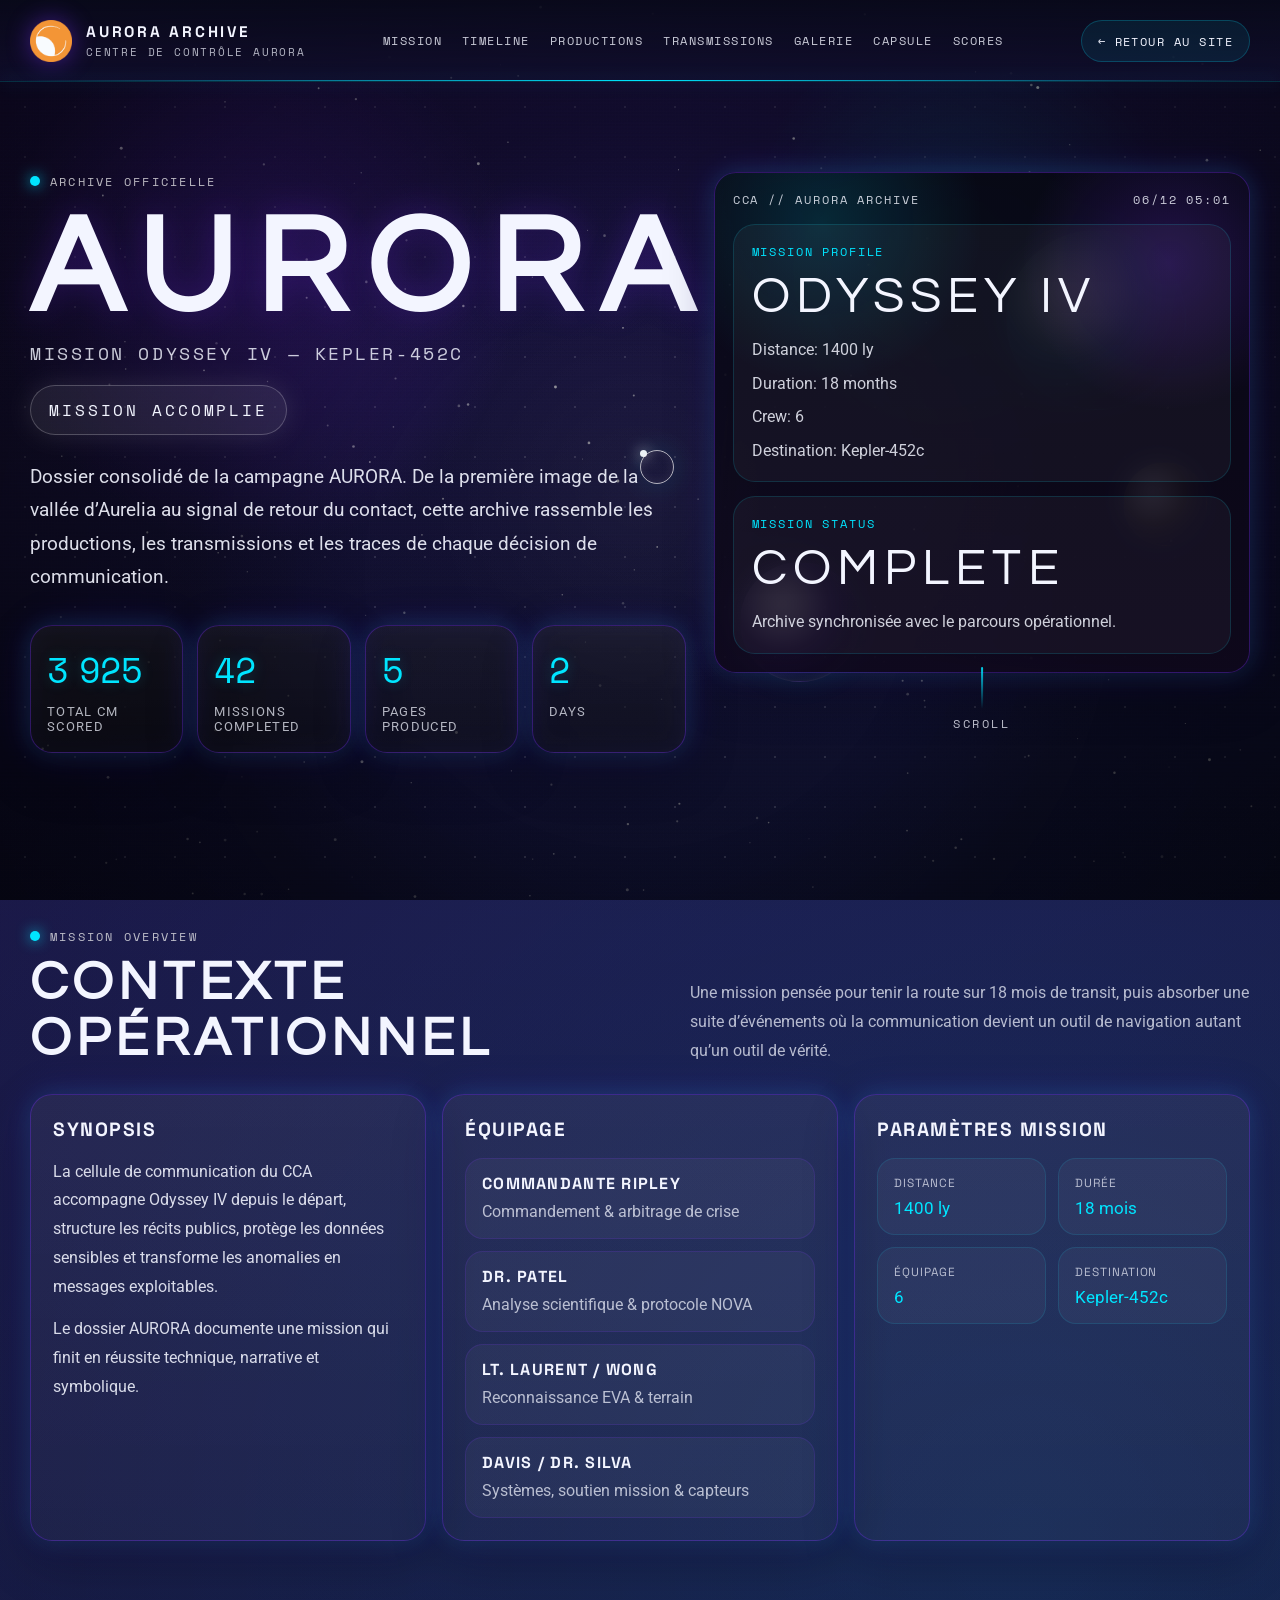
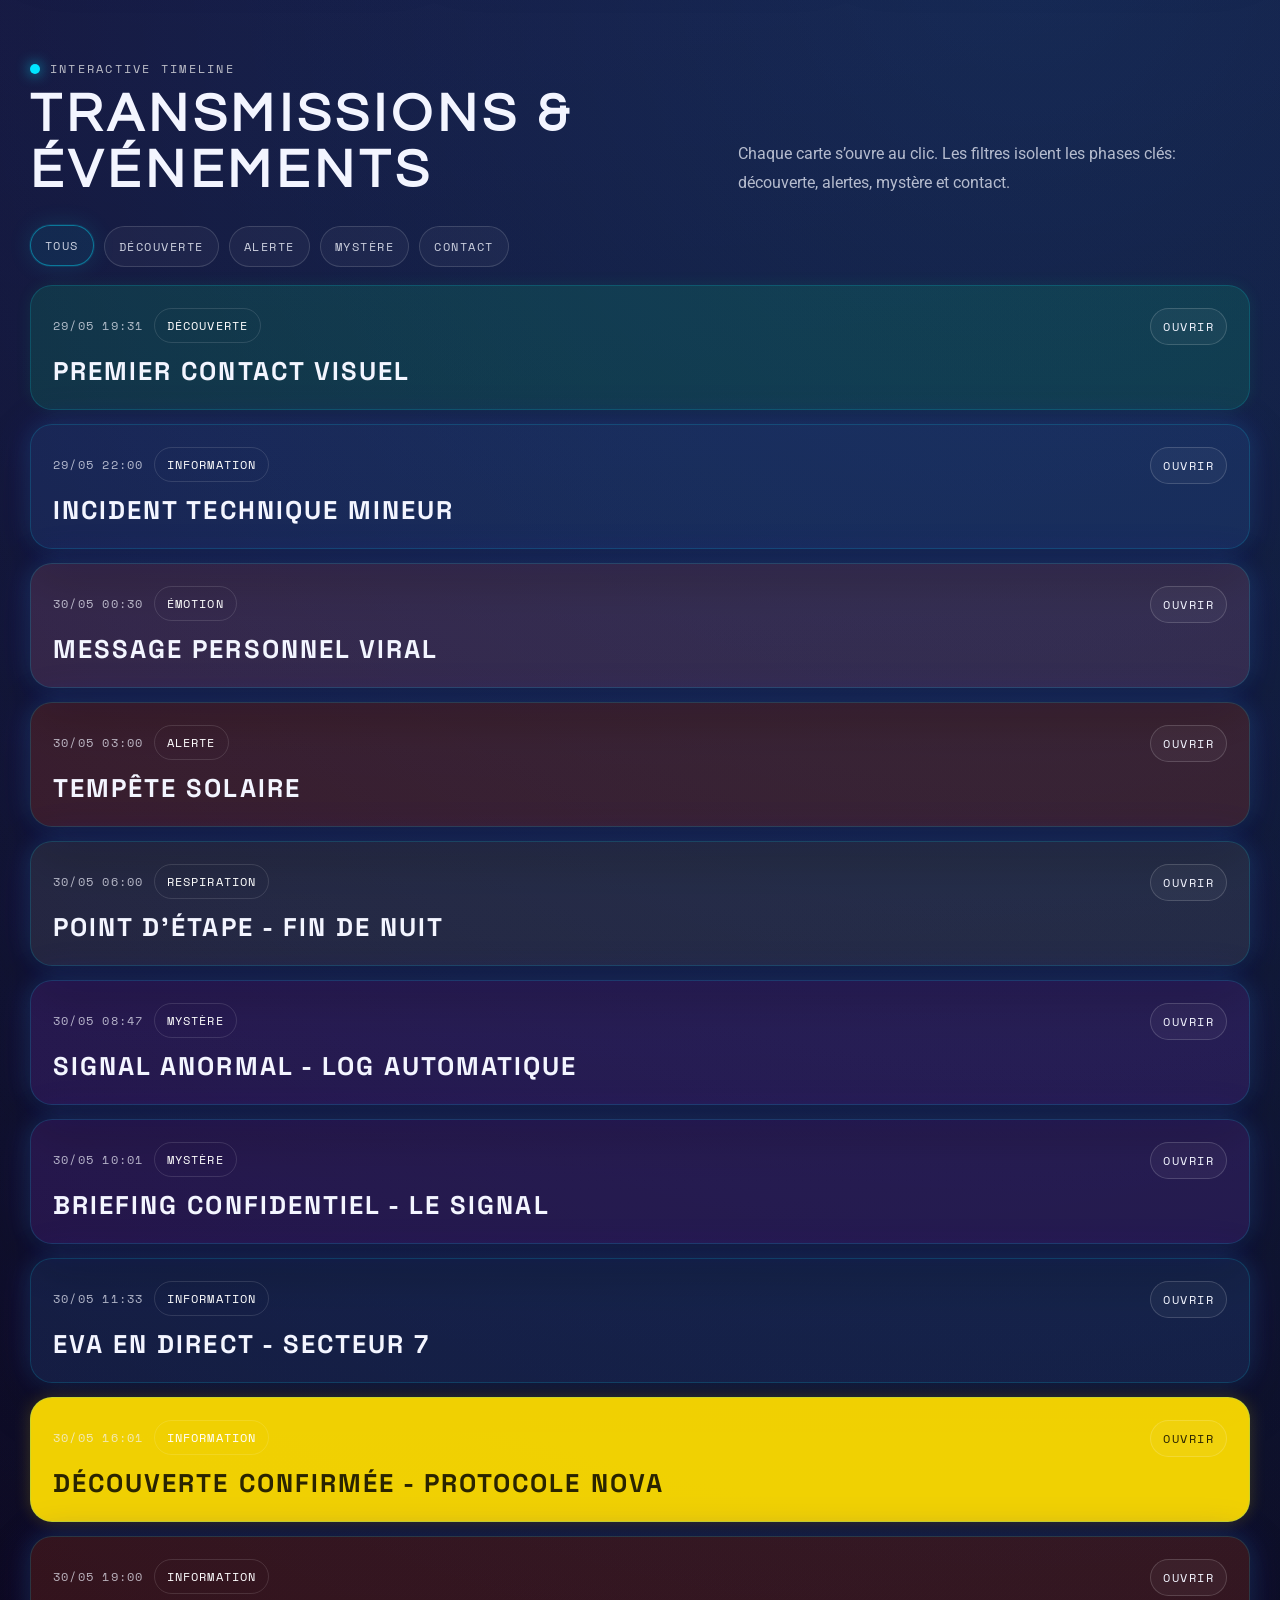
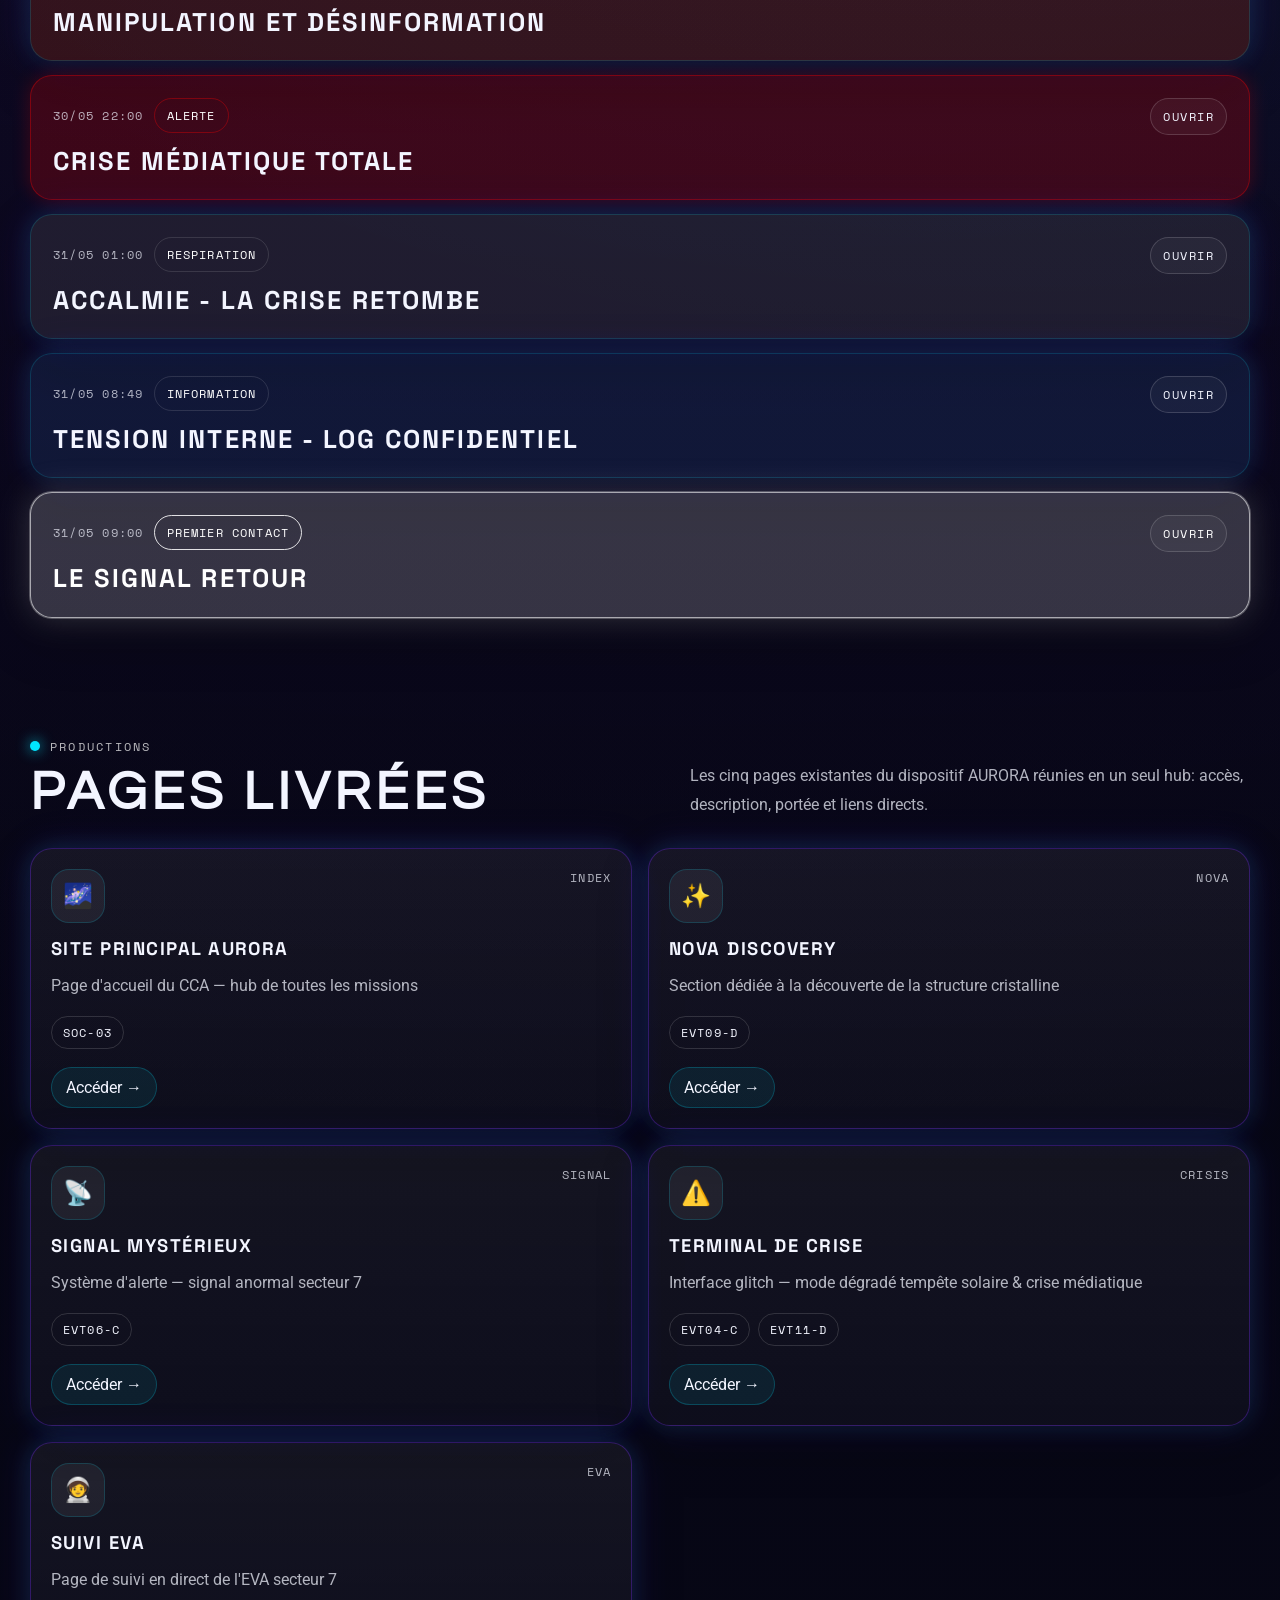
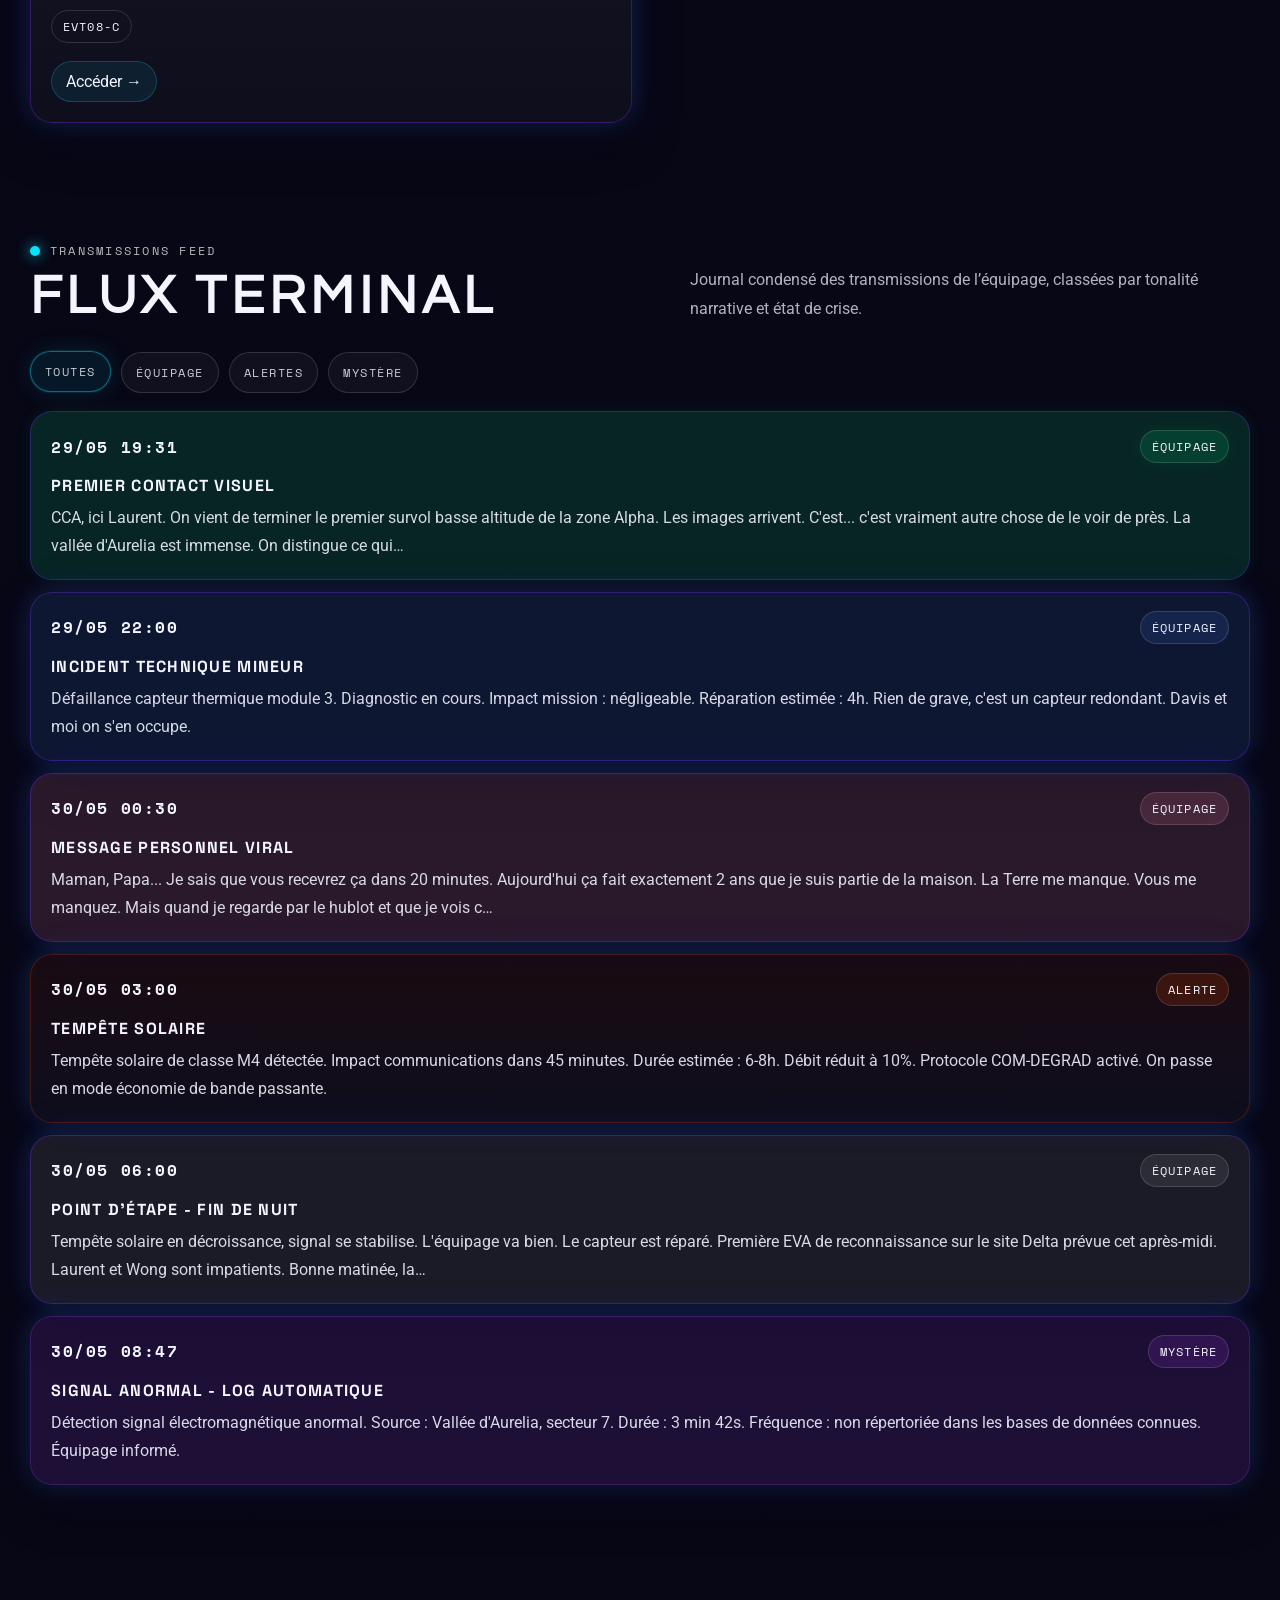
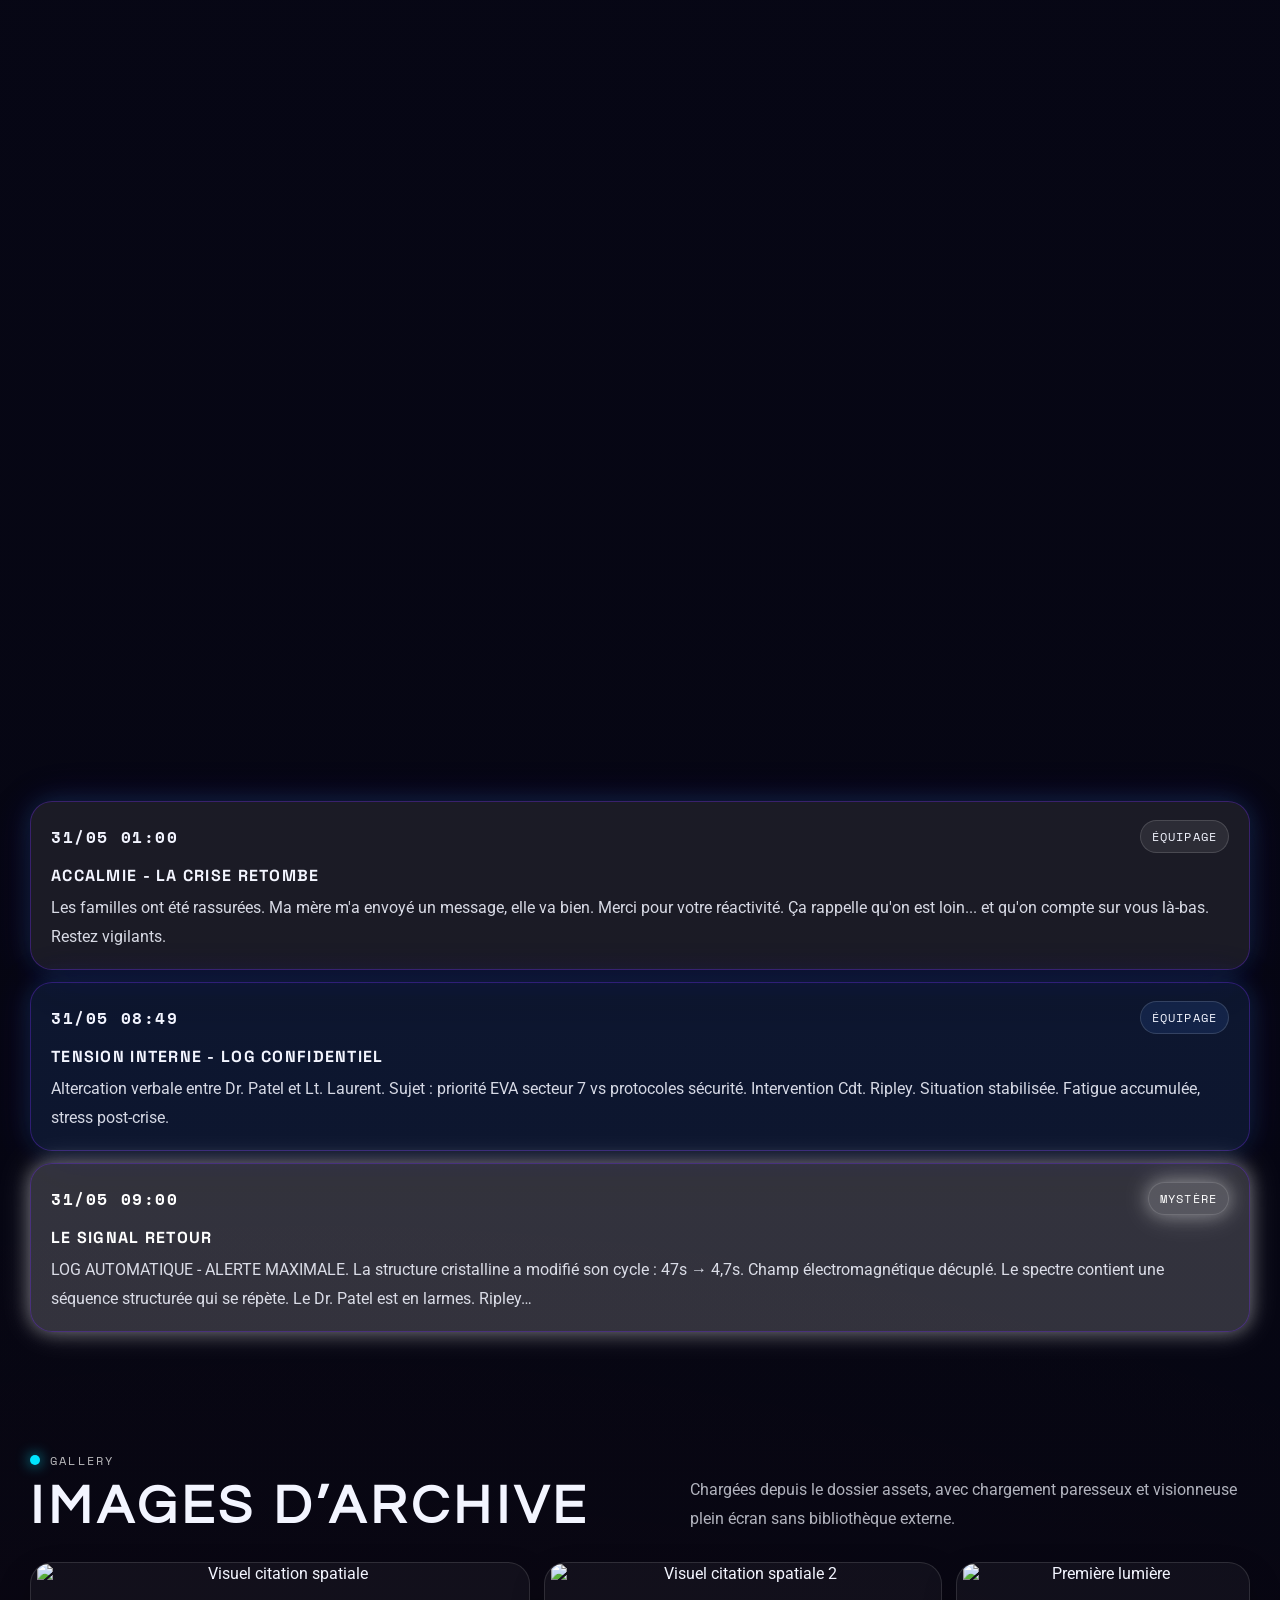
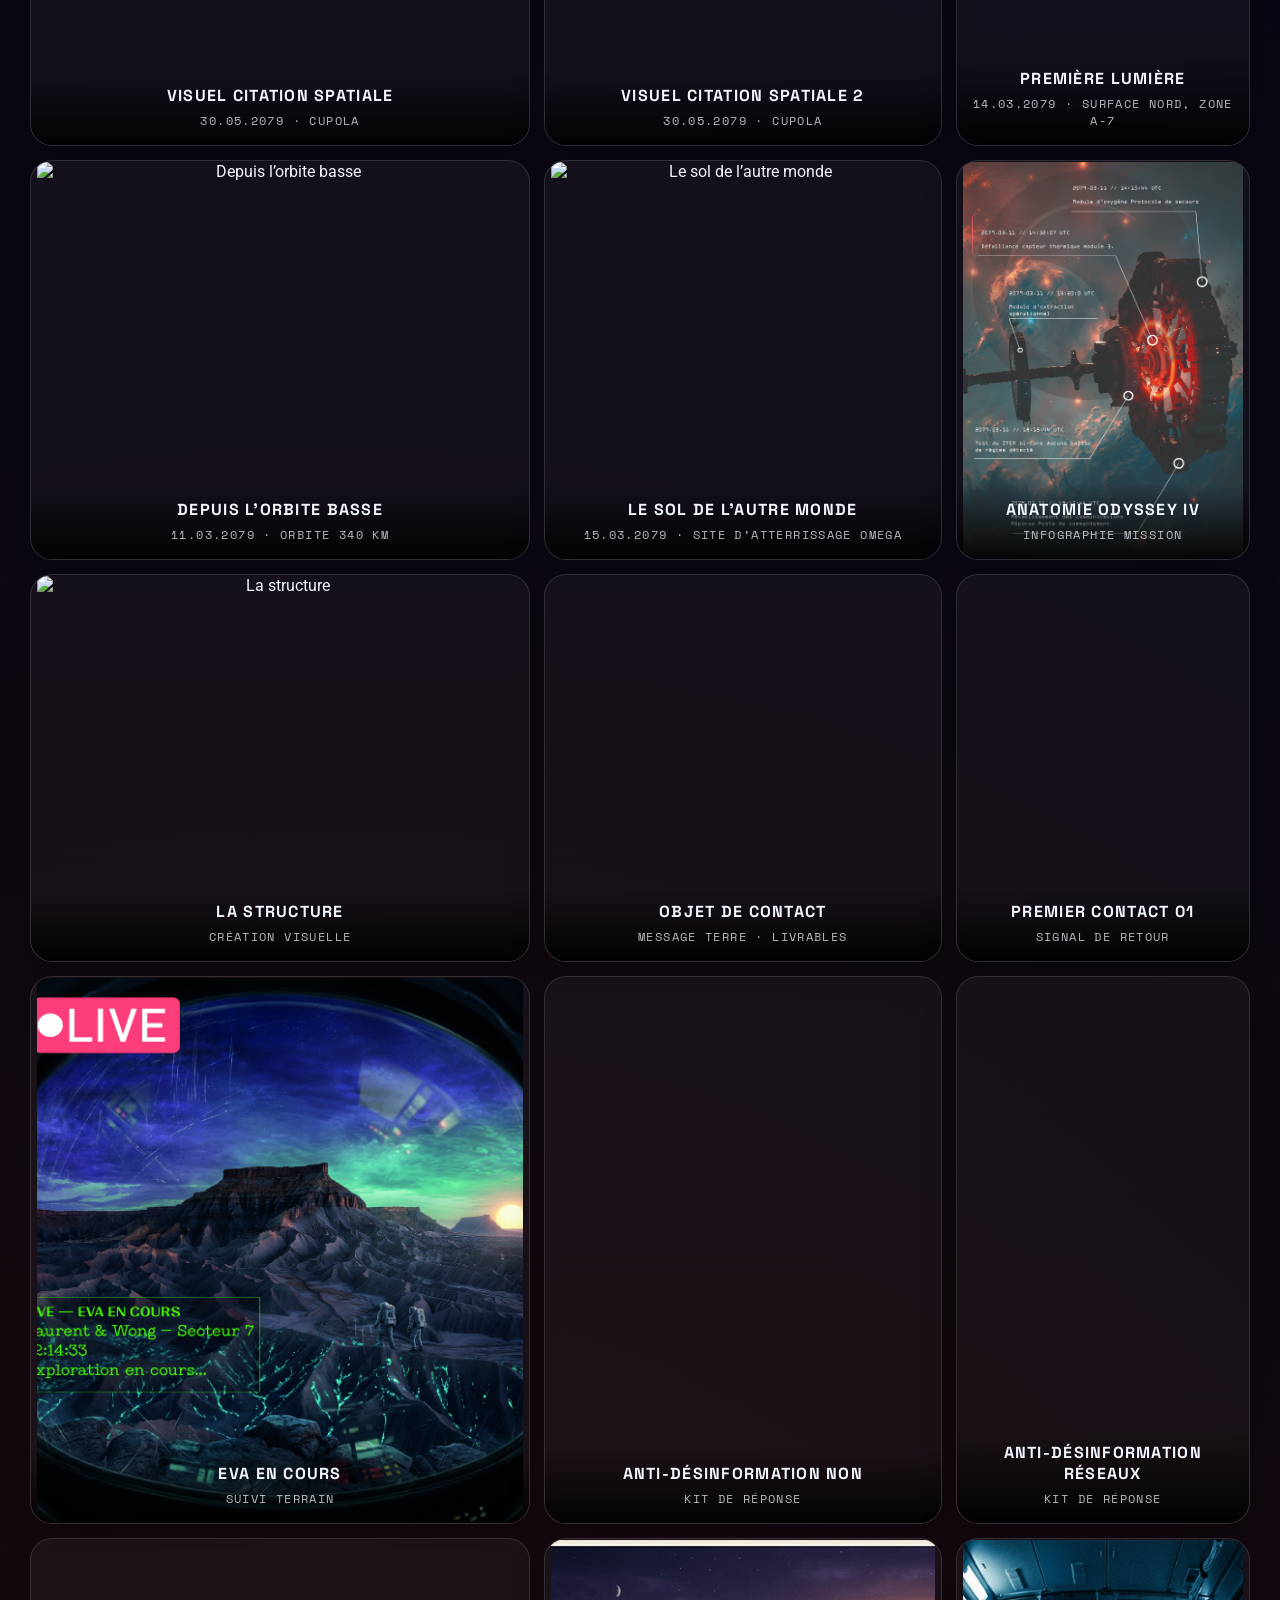
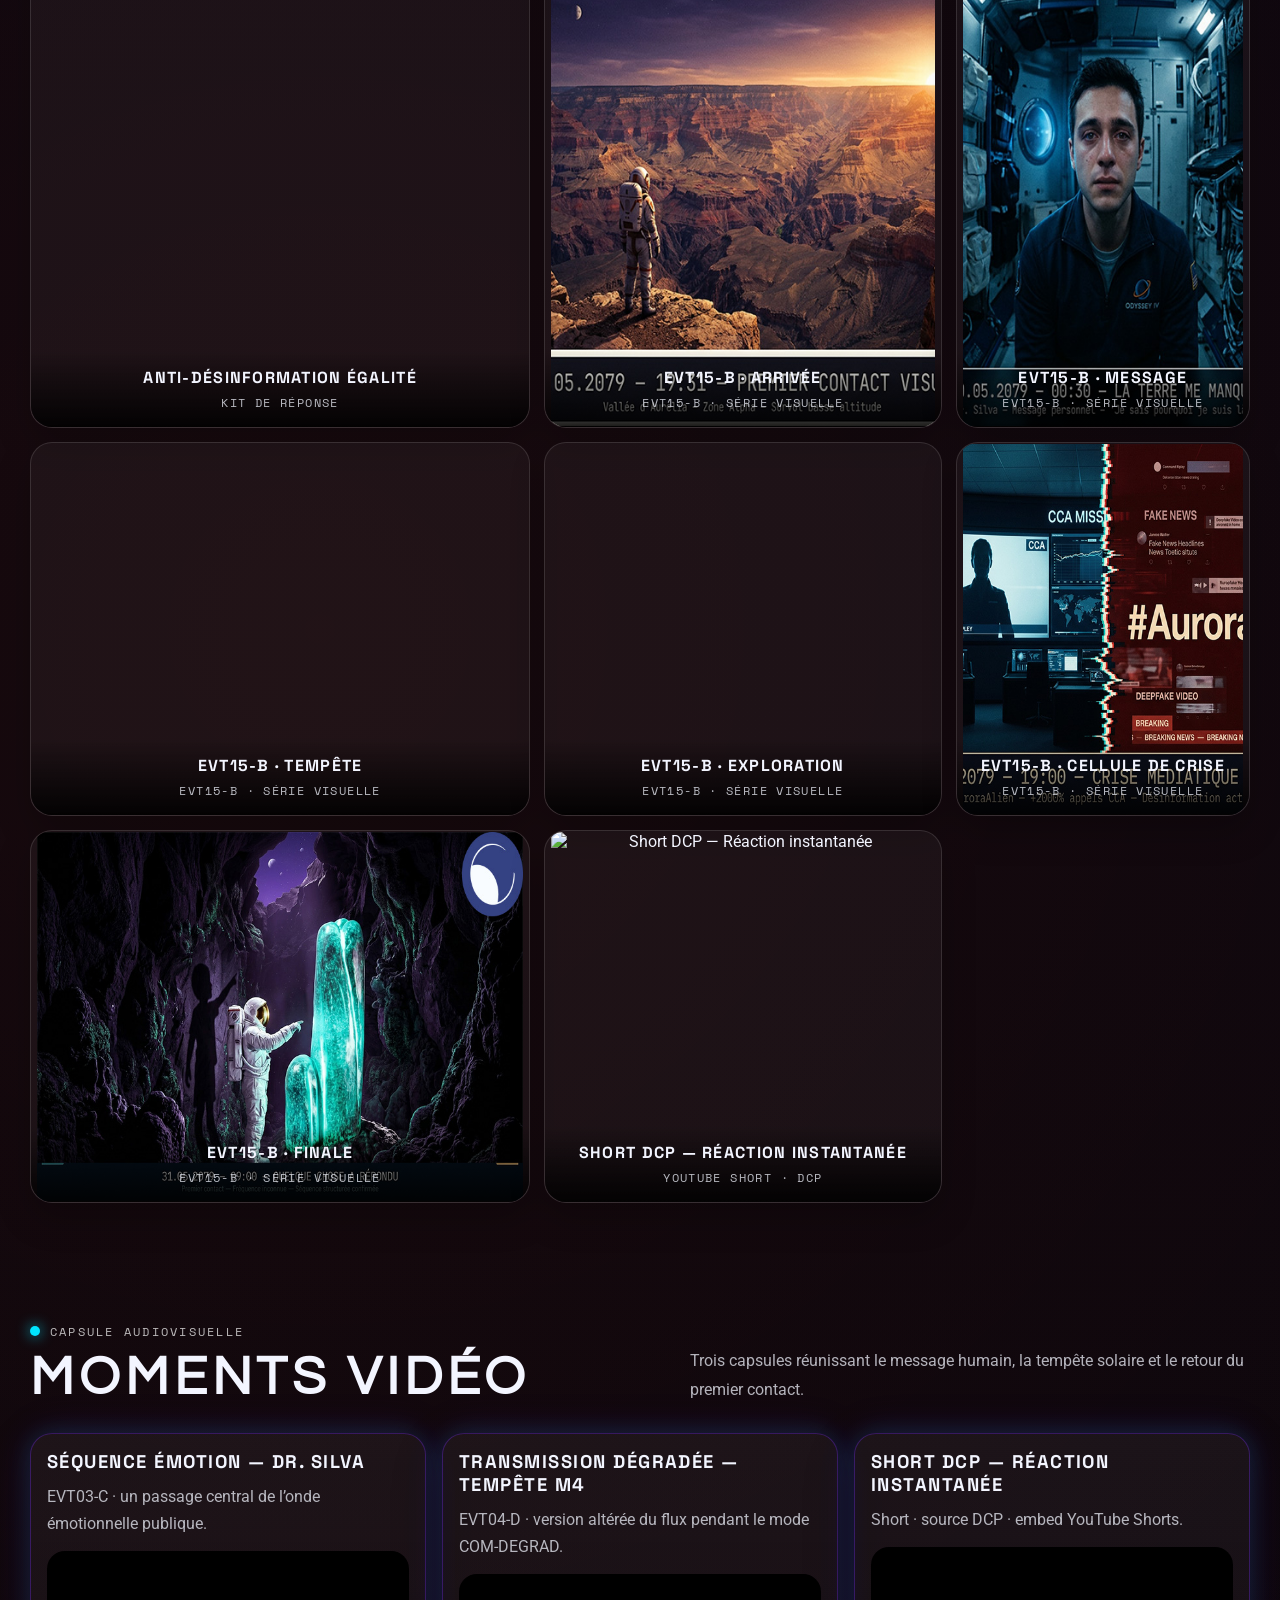
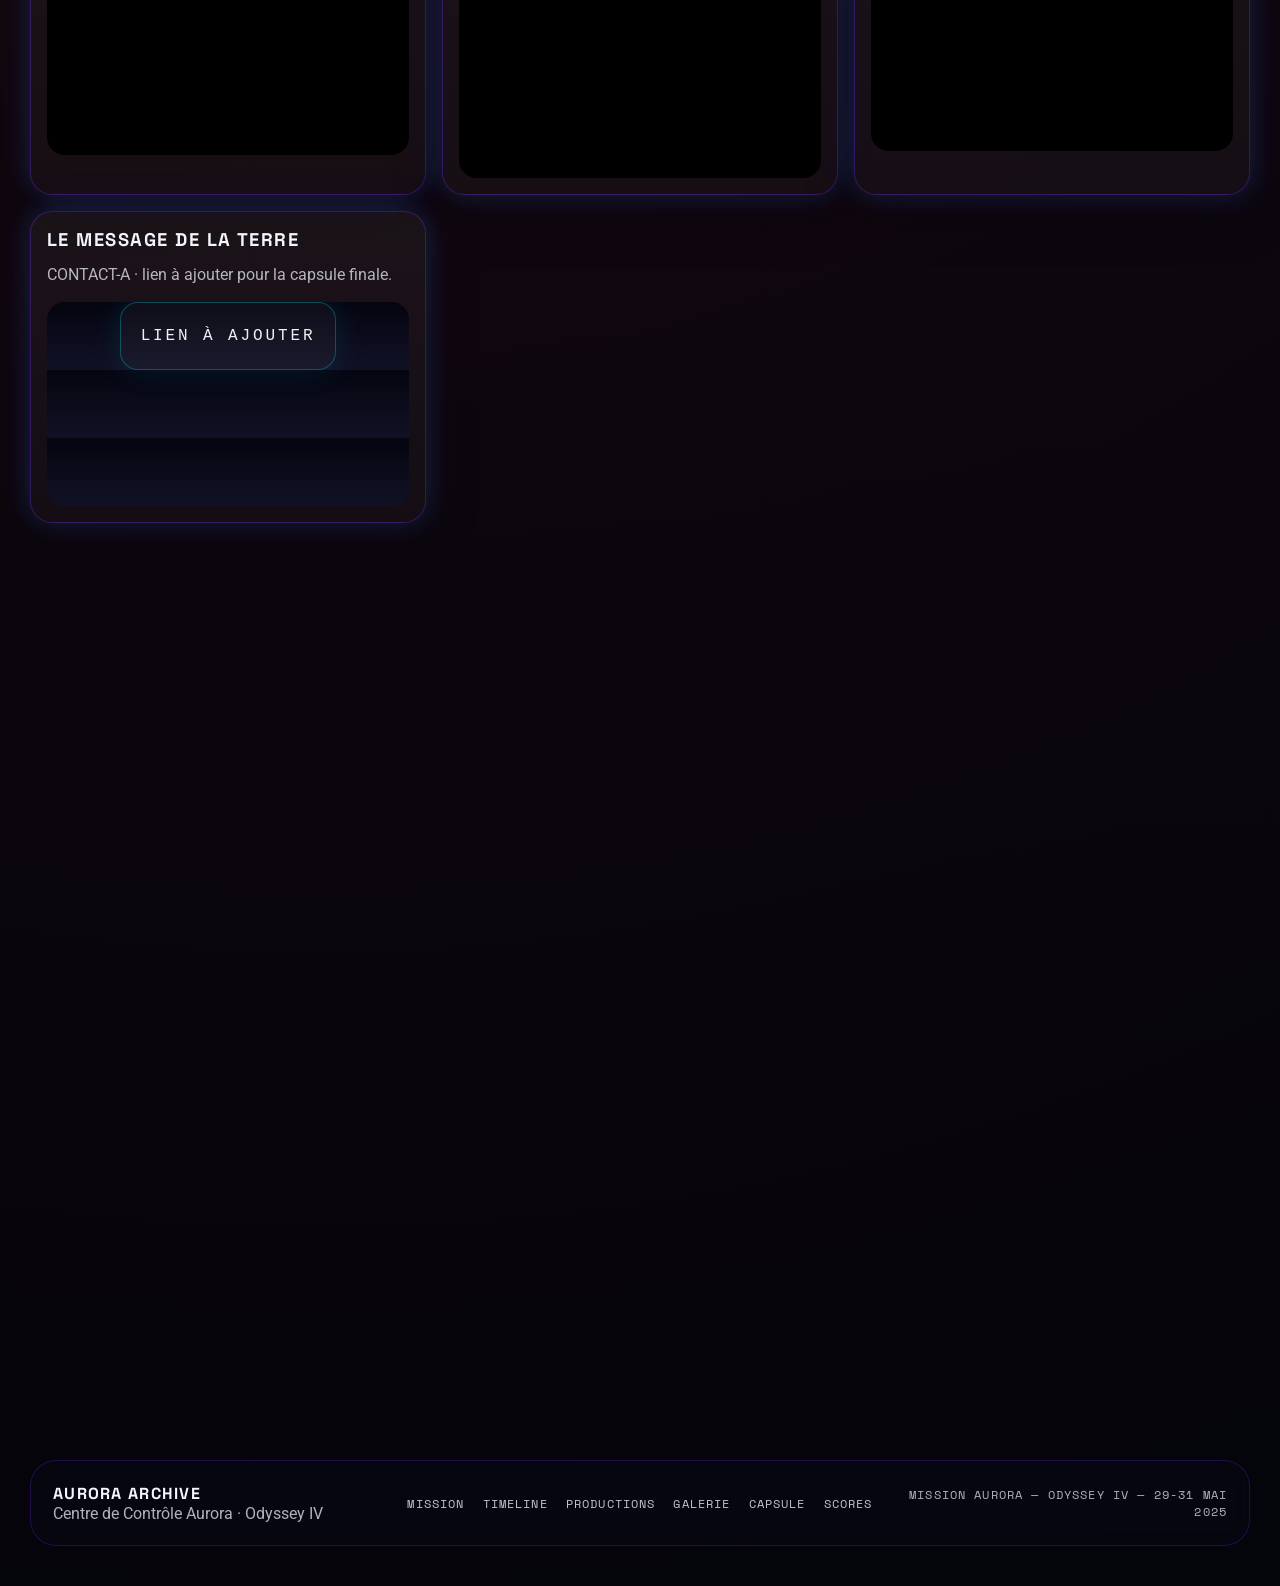
==== commit 3b295c81: "Refactor code structure for improved readability and maintainability" ====
--- a/archive.html
+++ b/archive.html
@@ -281,6 +281,19 @@
               allowfullscreen></iframe>
           </article>
 
+          <article class="video-card">
+            <div class="video-copy">
+              <h3>Short DCP — Réaction instantanée</h3>
+              <p>Short · source DCP · embed YouTube Shorts.</p>
+            </div>
+            <iframe
+              title="Short DCP — E4nhrnWL_sk"
+              src="https://www.youtube.com/embed/E4nhrnWL_sk"
+              loading="lazy"
+              allow="accelerometer; autoplay; clipboard-write; encrypted-media; gyroscope; picture-in-picture; web-share"
+              allowfullscreen></iframe>
+          </article>
+
           <article class="video-card placeholder">
             <div class="video-copy">
               <h3>Le Message de la Terre</h3>
--- a/css/archive.css
+++ b/css/archive.css
@@ -853,7 +853,6 @@
   color: #fff;
   background: rgba(255, 255, 255, 0.16);
   box-shadow: 0 0 18px rgba(255, 255, 255, 0.34), 0 0 36px rgba(255, 255, 255, 0.2);
-  transform: scale(1.12);
 }
 
 .timeline-card.tag-crisis,
@@ -1602,7 +1601,7 @@
 .tag-breath { background: rgba(136, 136, 136, 0.16); }
 .tag-nova { color: #2a2400; background: rgba(255, 221, 0, 0.94); }
 .tag-crisis { background: rgba(255, 0, 0, 0.2); }
-.tag-contact { color: #fff; background: rgba(255, 255, 255, 0.18); box-shadow: 0 0 18px rgba(255, 255, 255, 0.36), 0 0 32px rgba(255, 255, 255, 0.2); transform: scale(1.1); }
+.tag-contact { color: #fff; background: rgba(255, 255, 255, 0.18); box-shadow: 0 0 18px rgba(255, 255, 255, 0.36), 0 0 32px rgba(255, 255, 255, 0.2); }
 
 .glitch {
   position: relative;
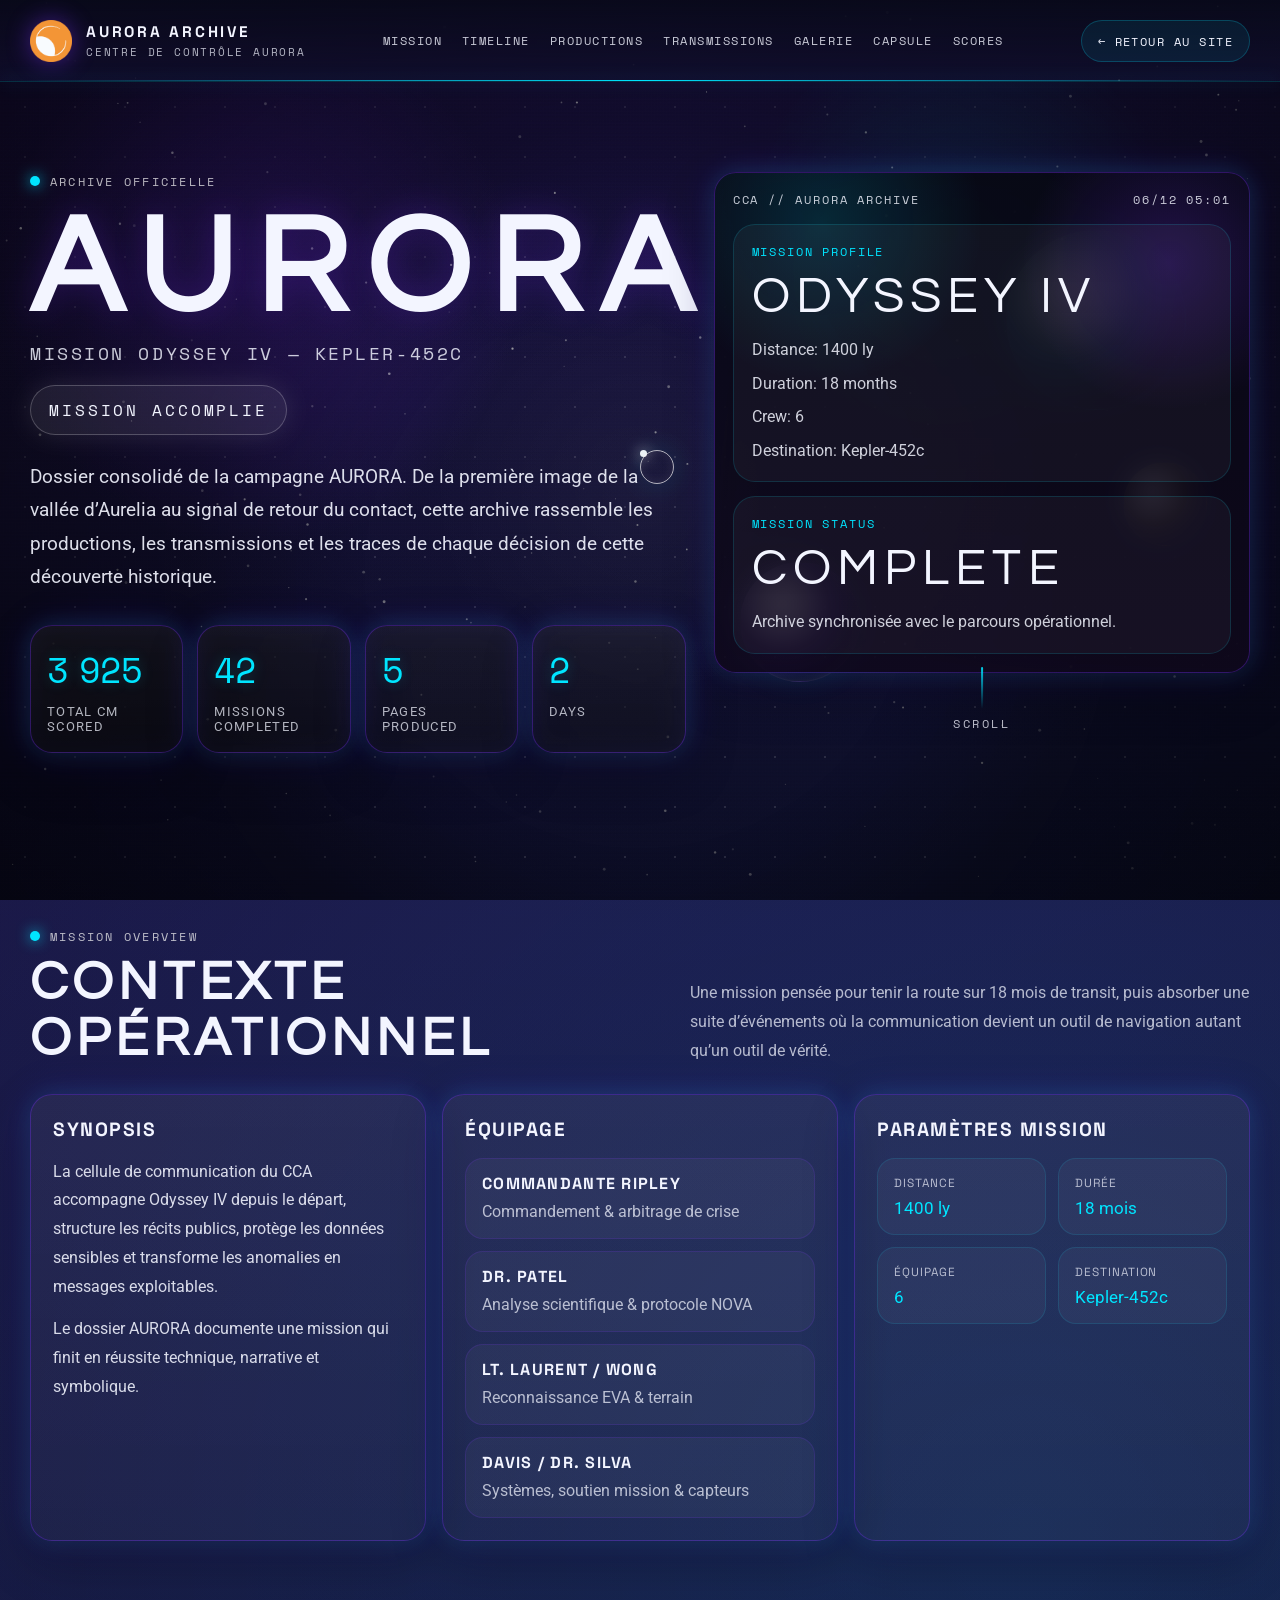
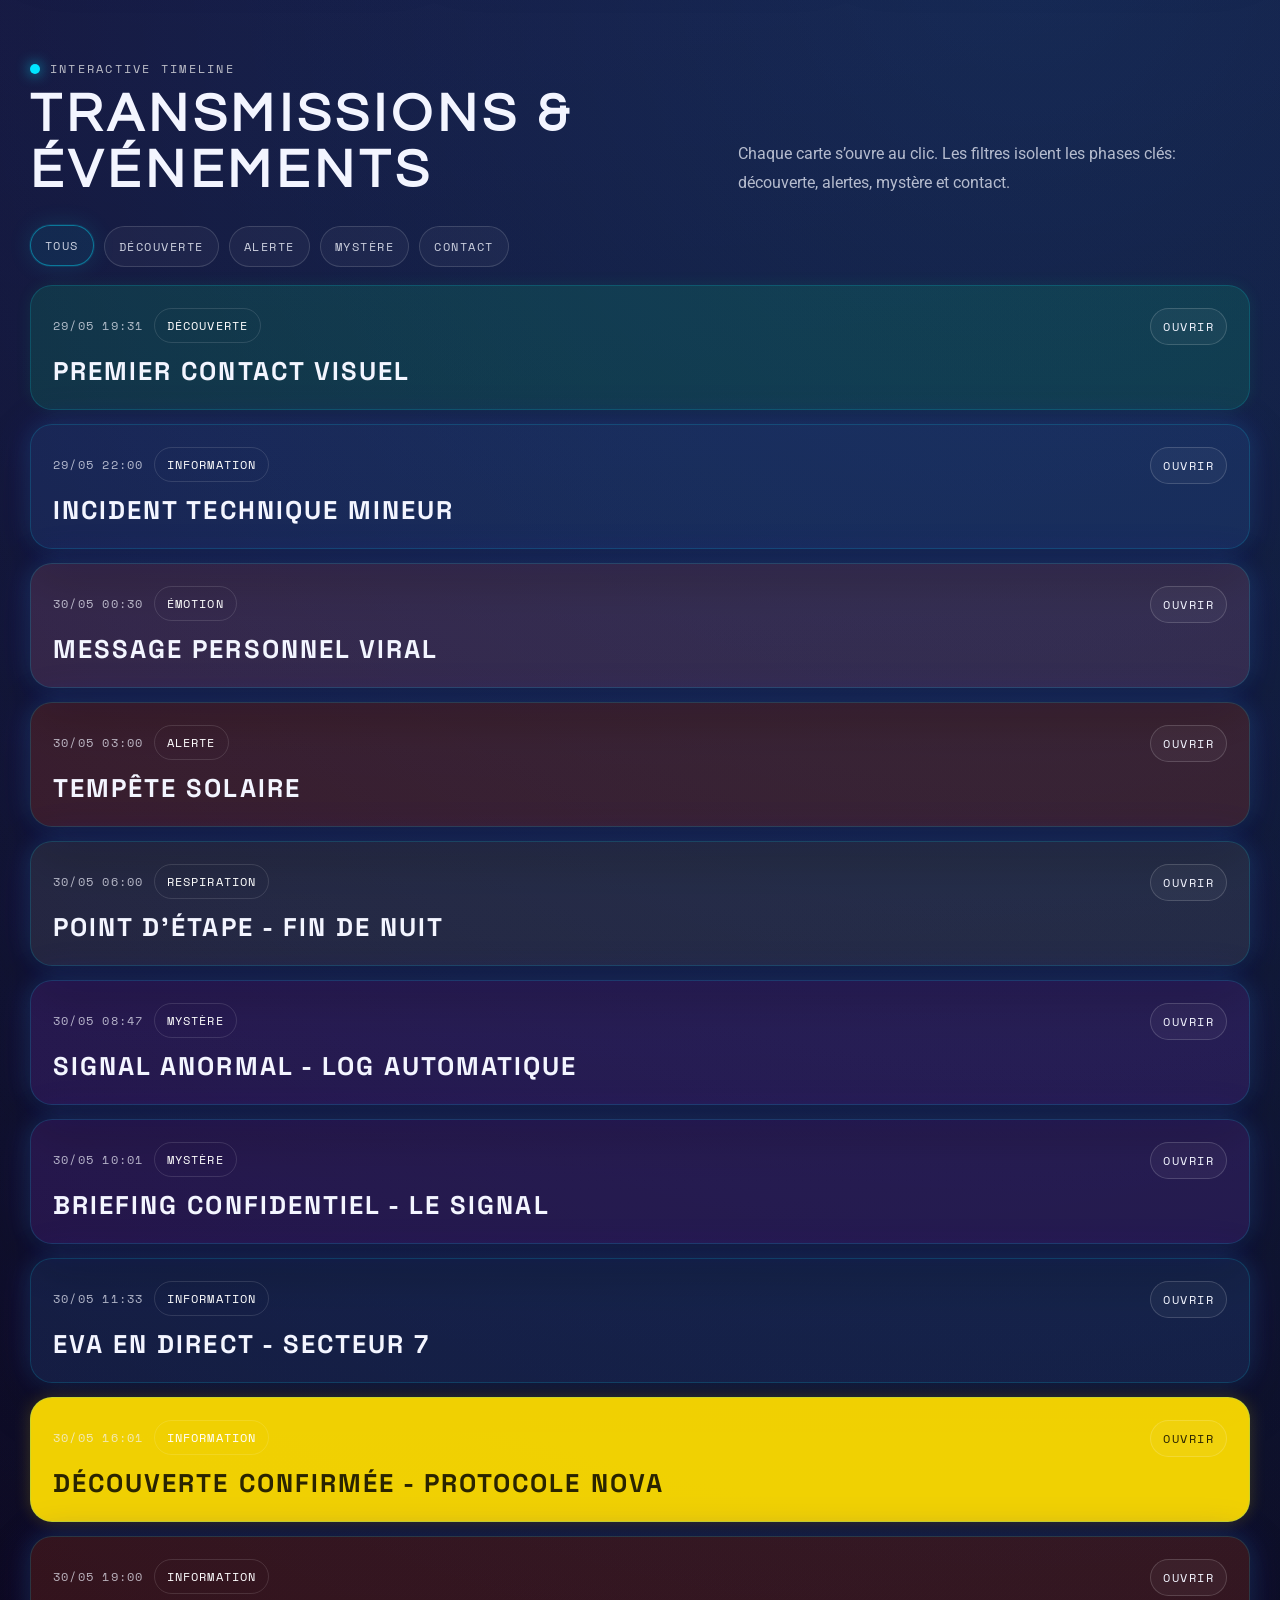
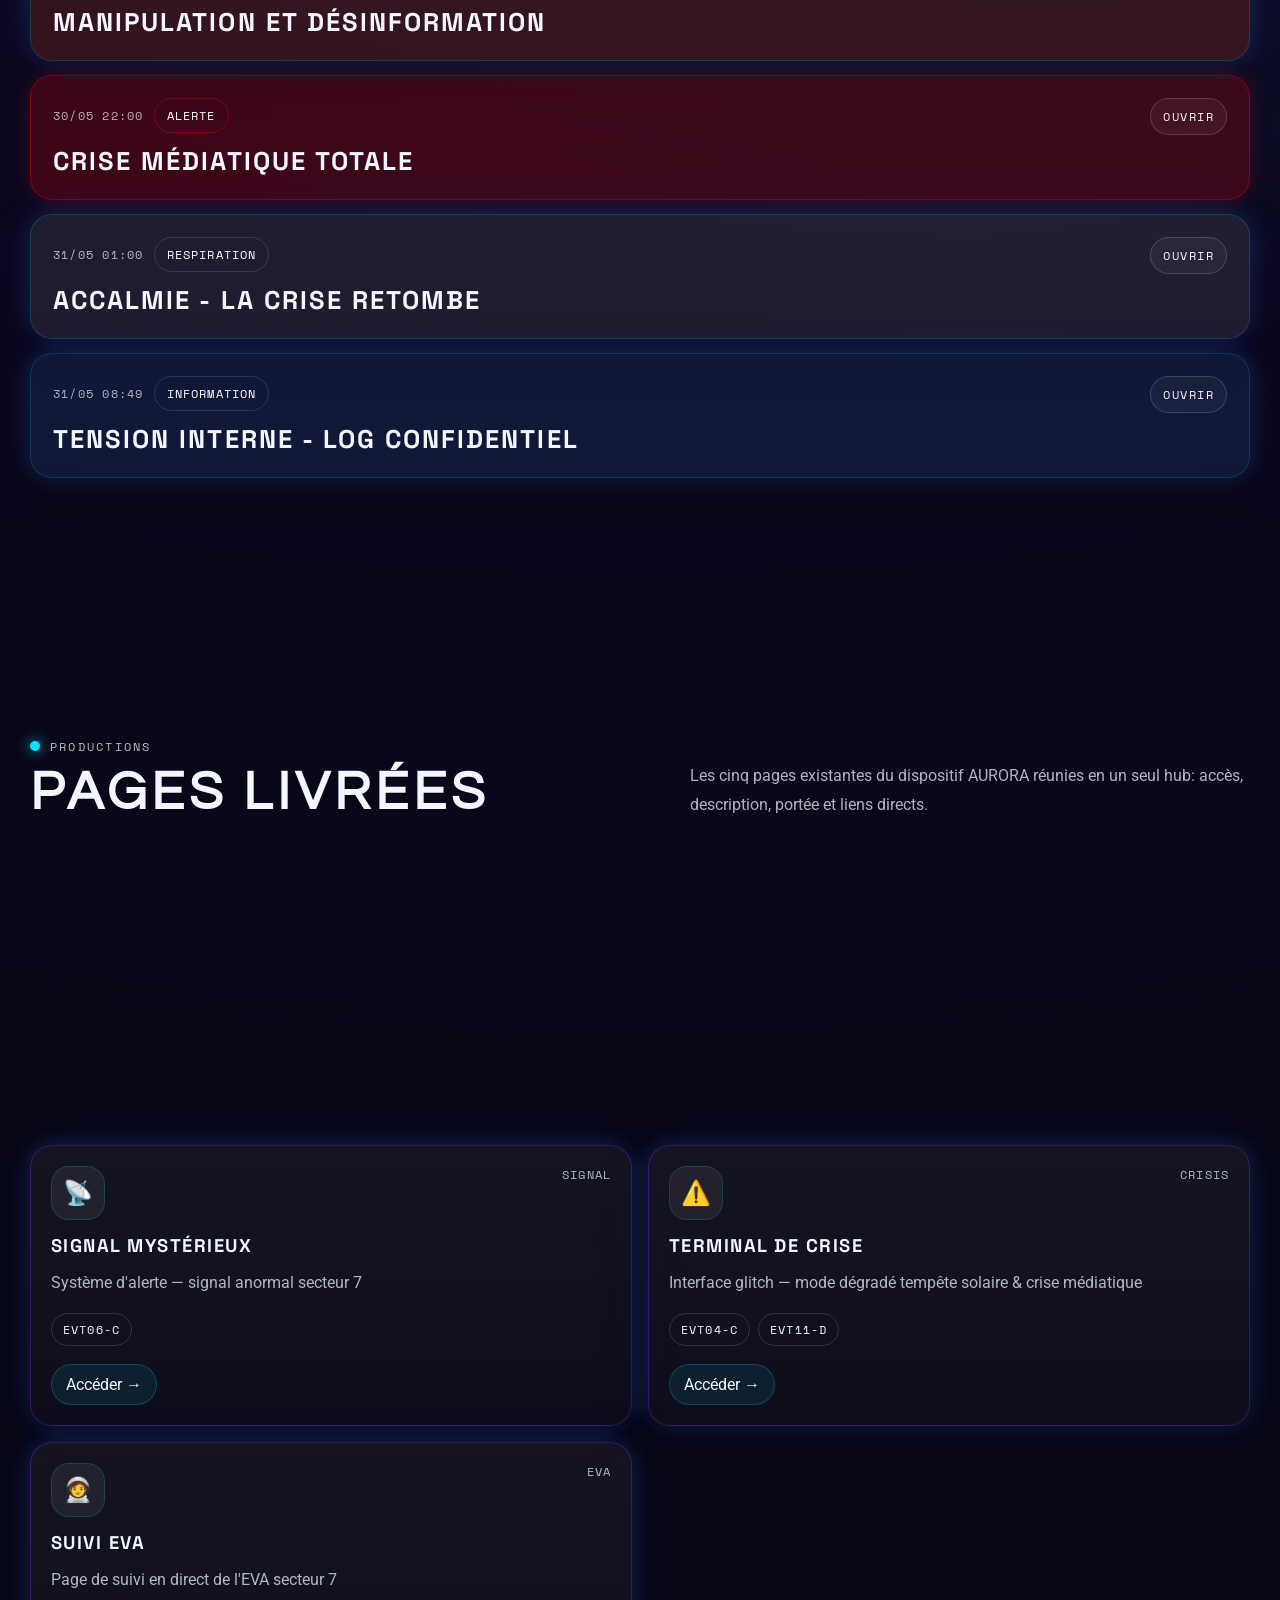
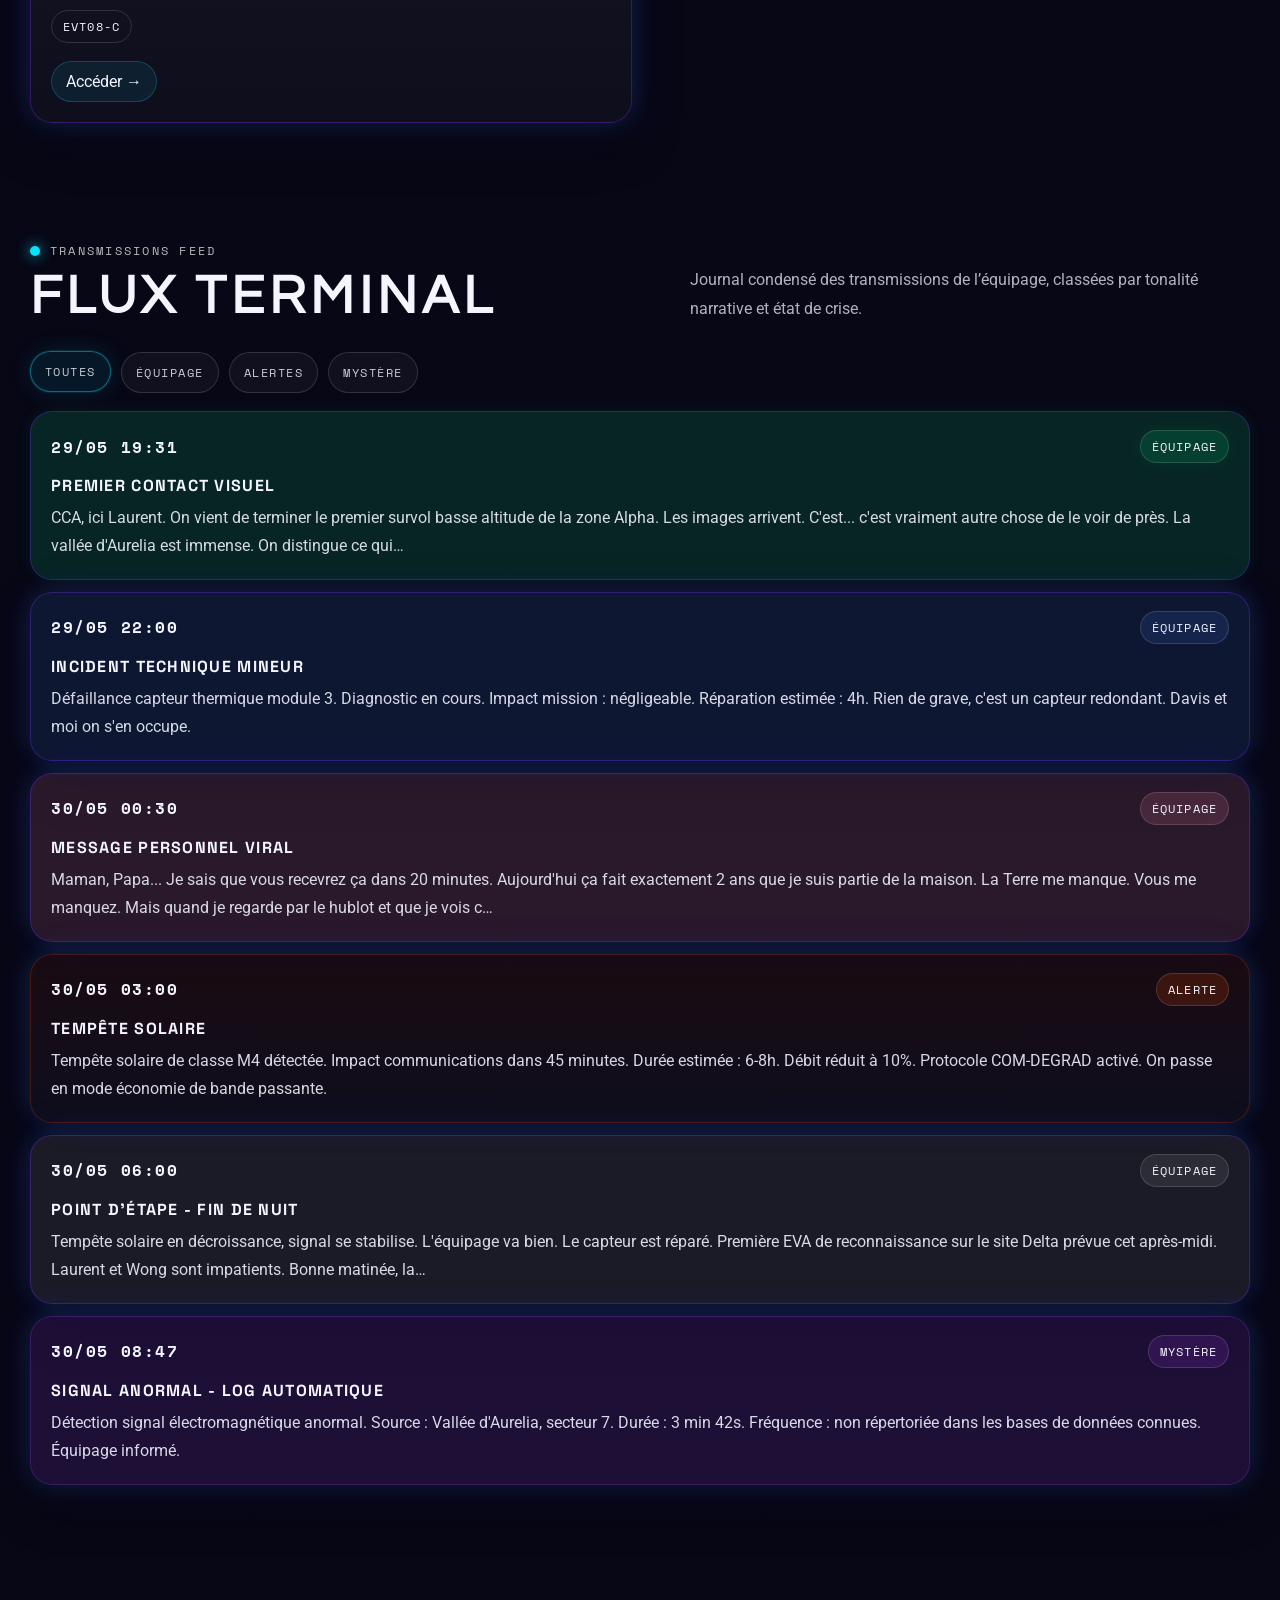
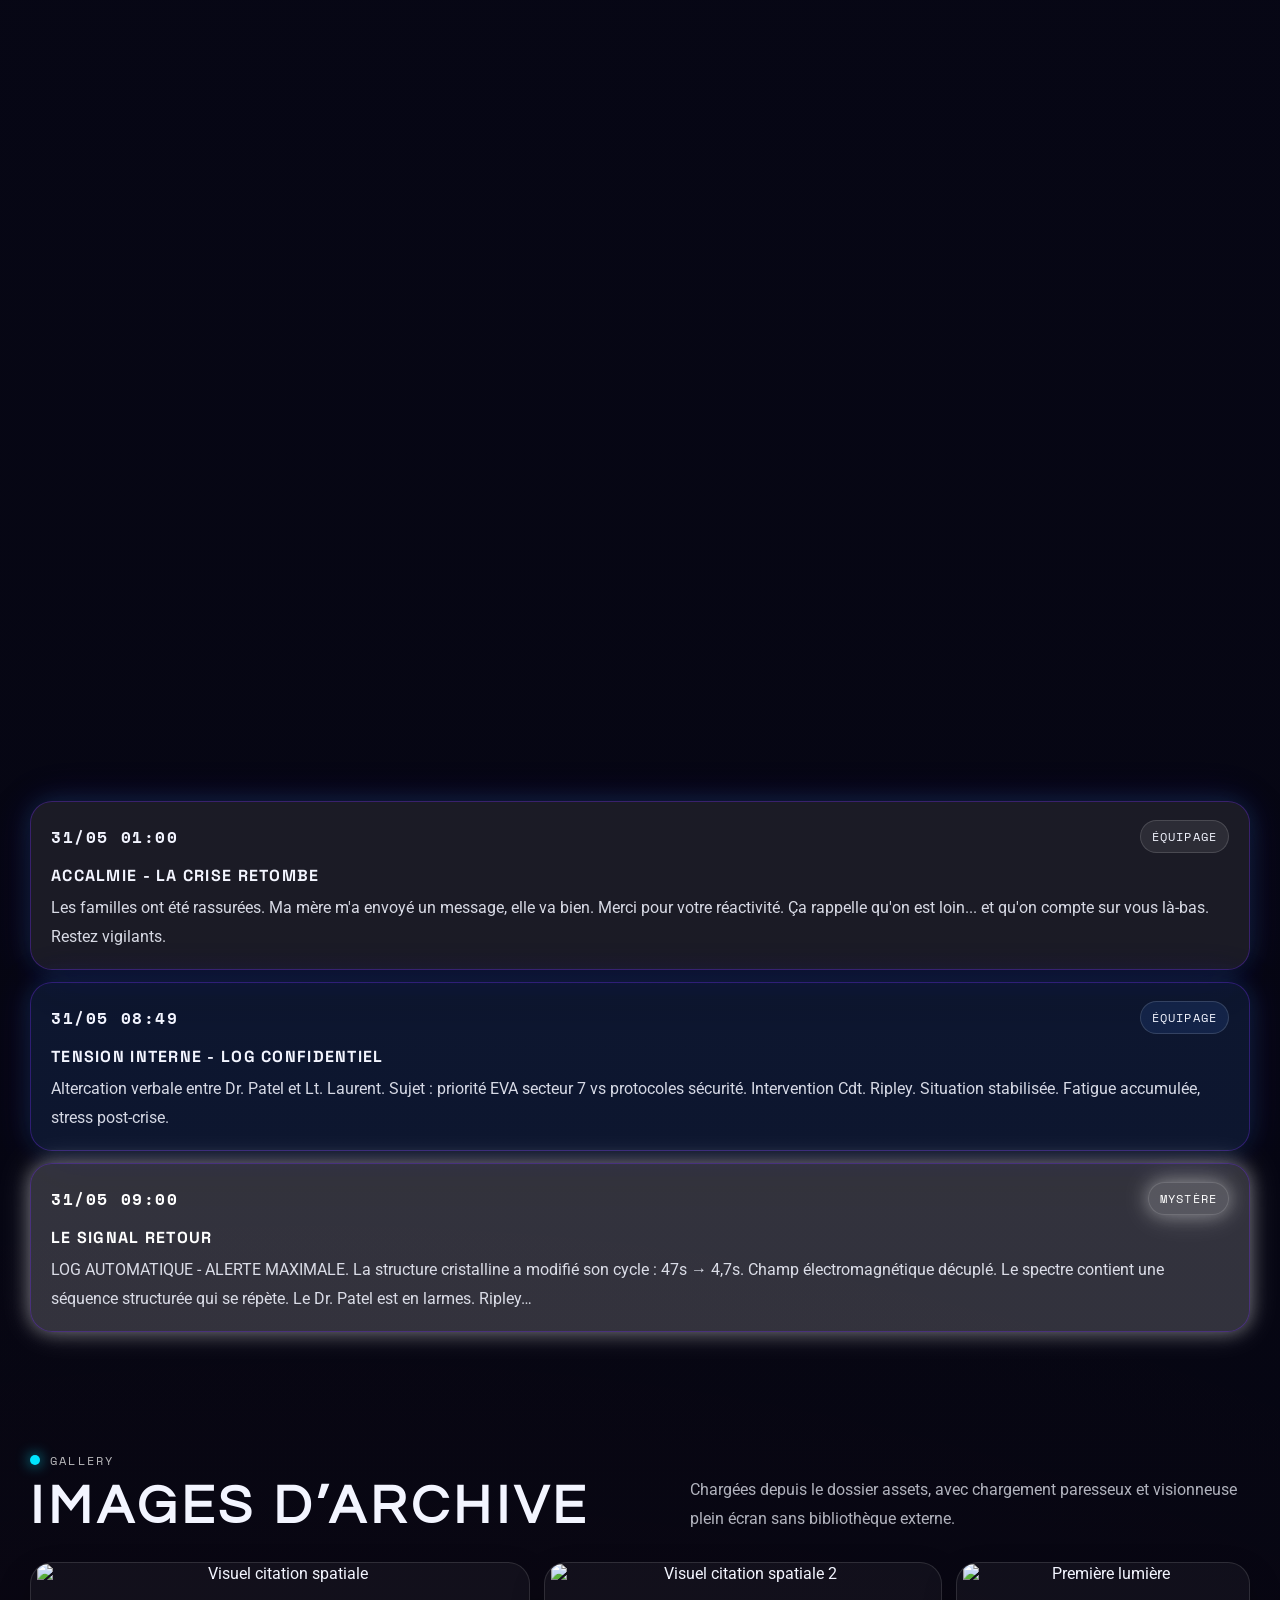
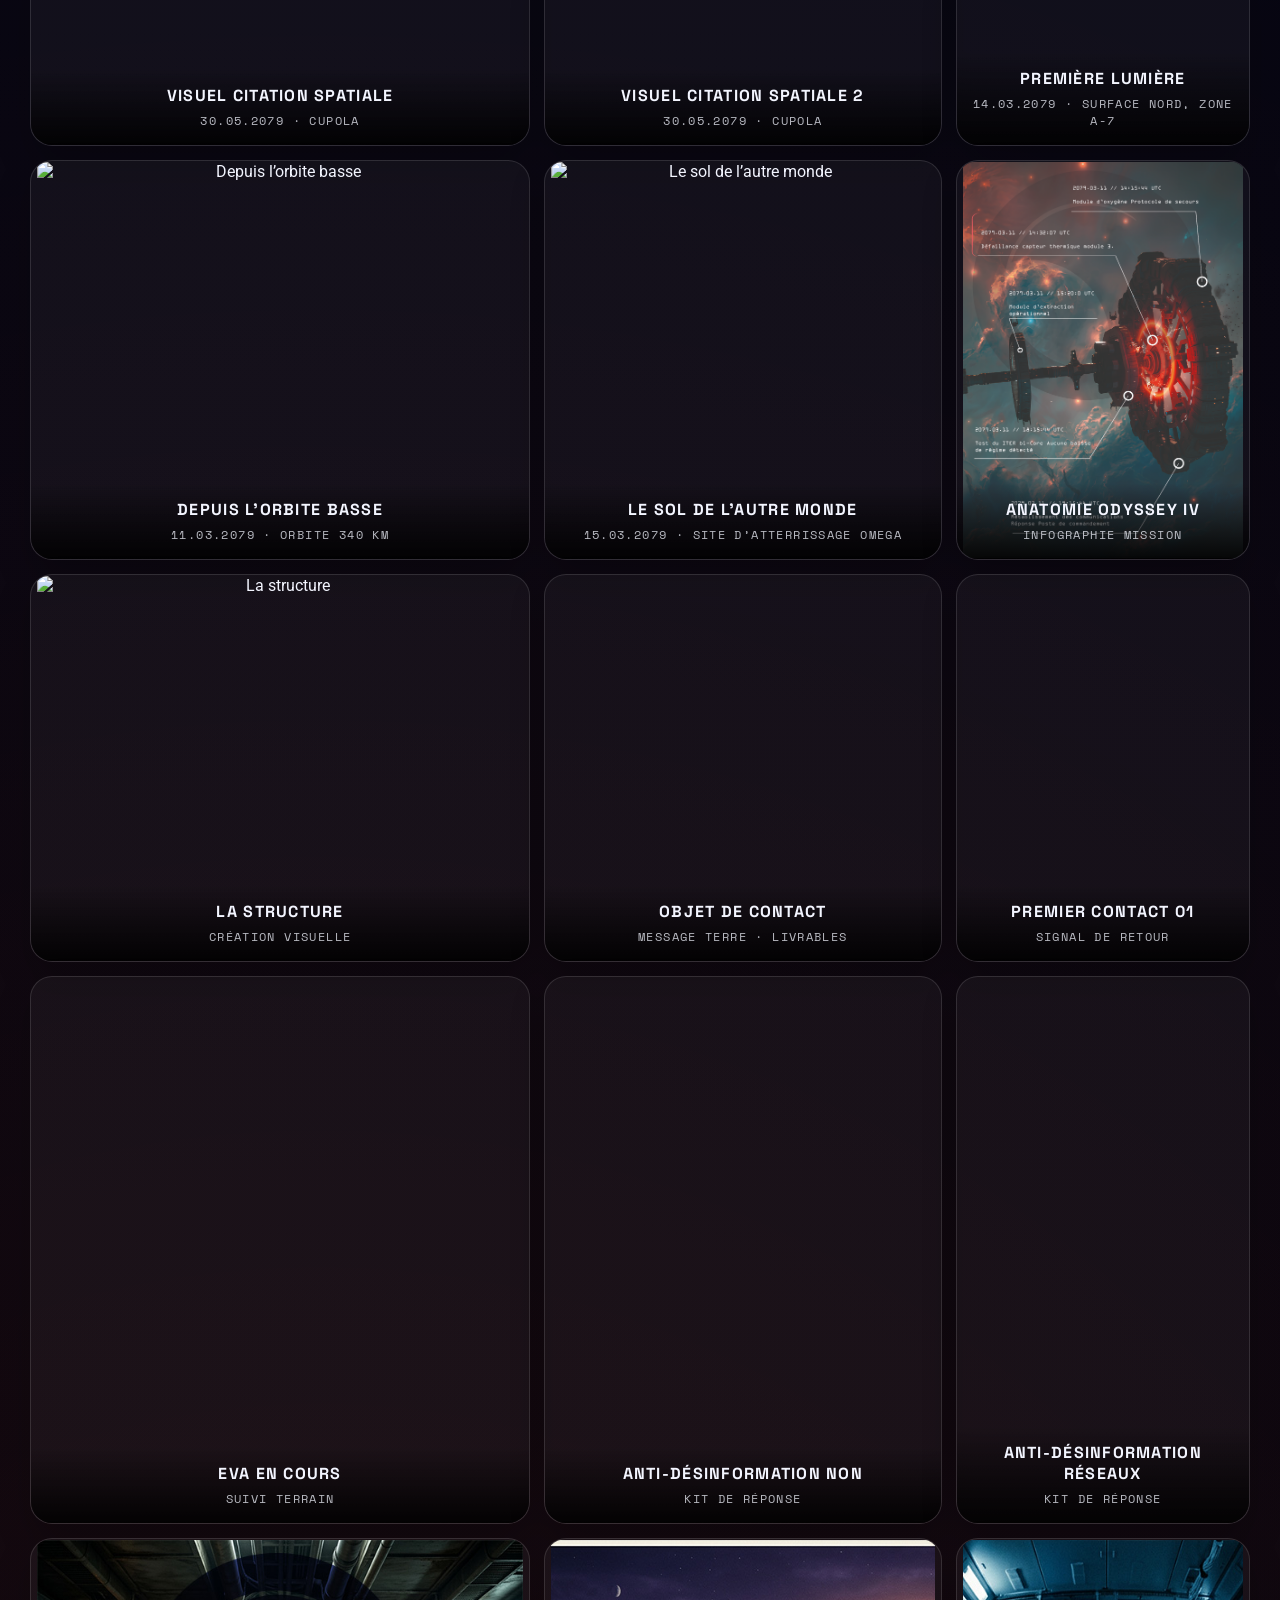
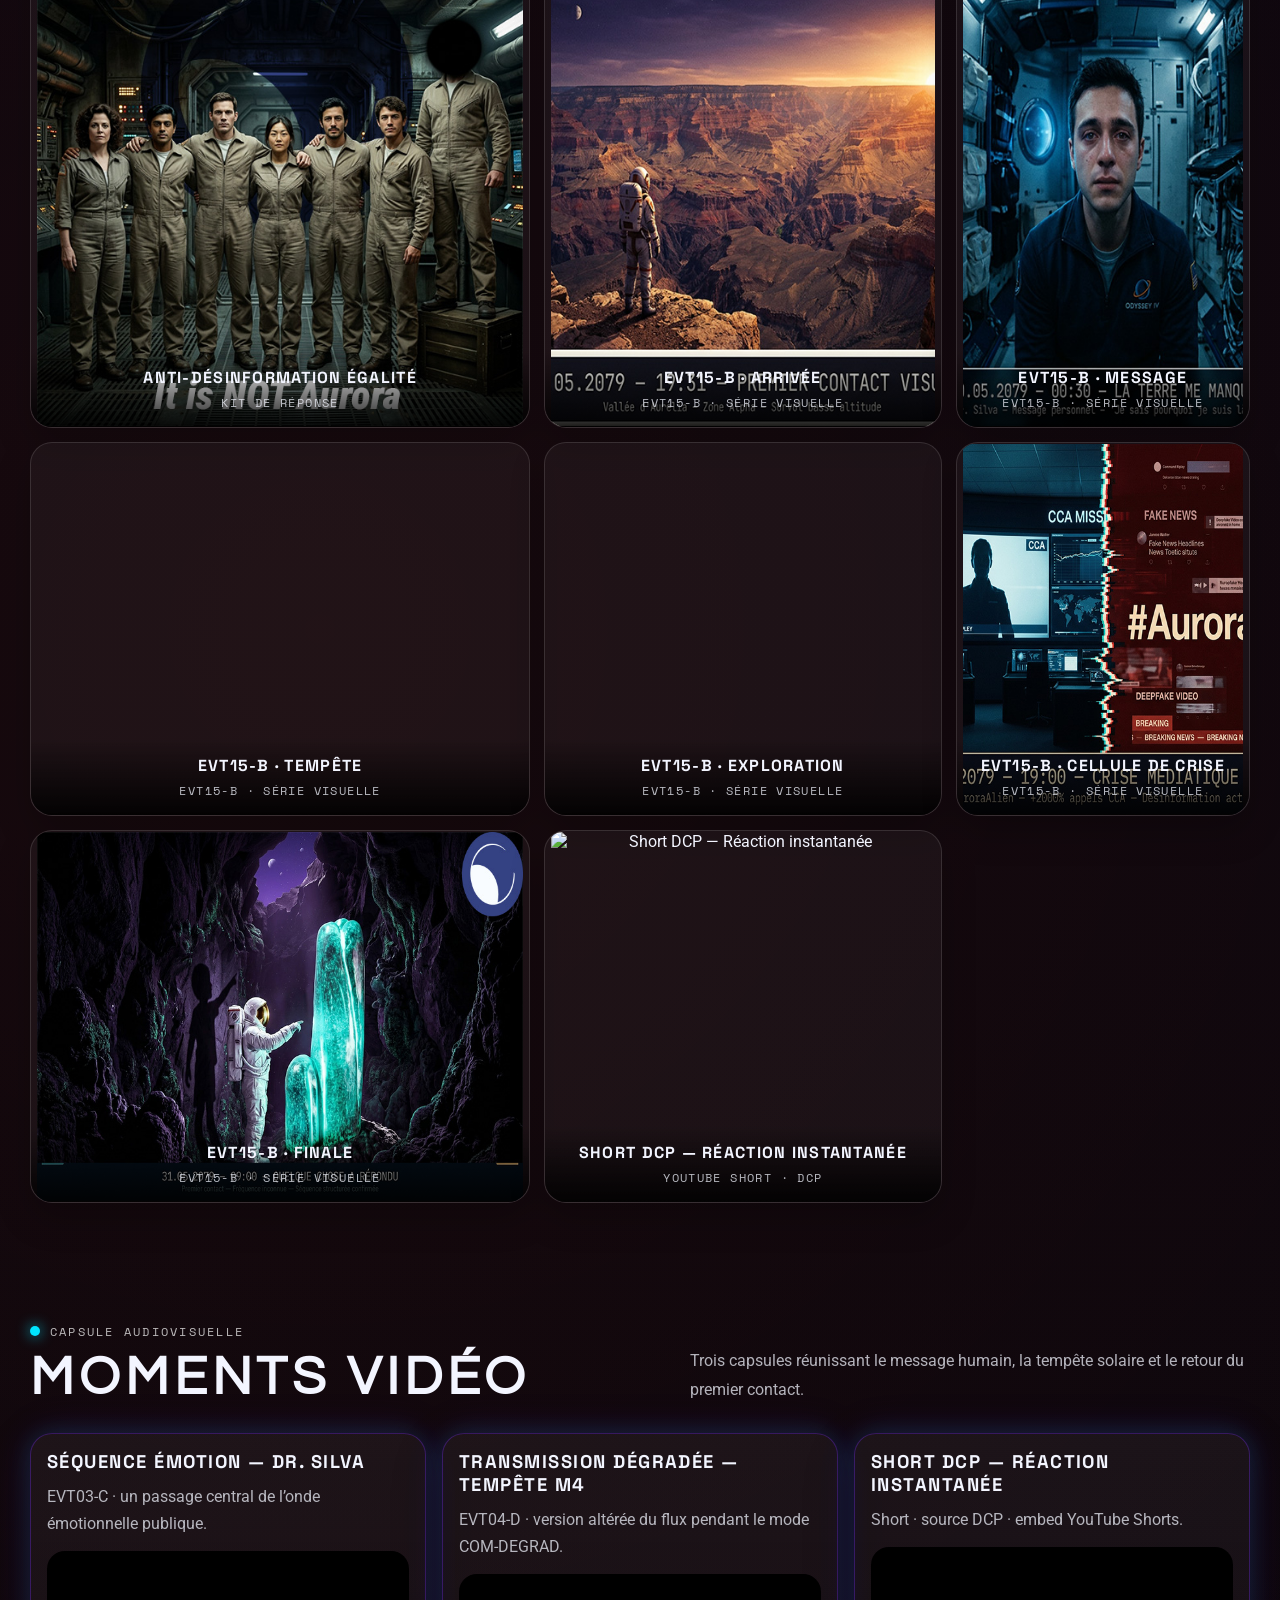
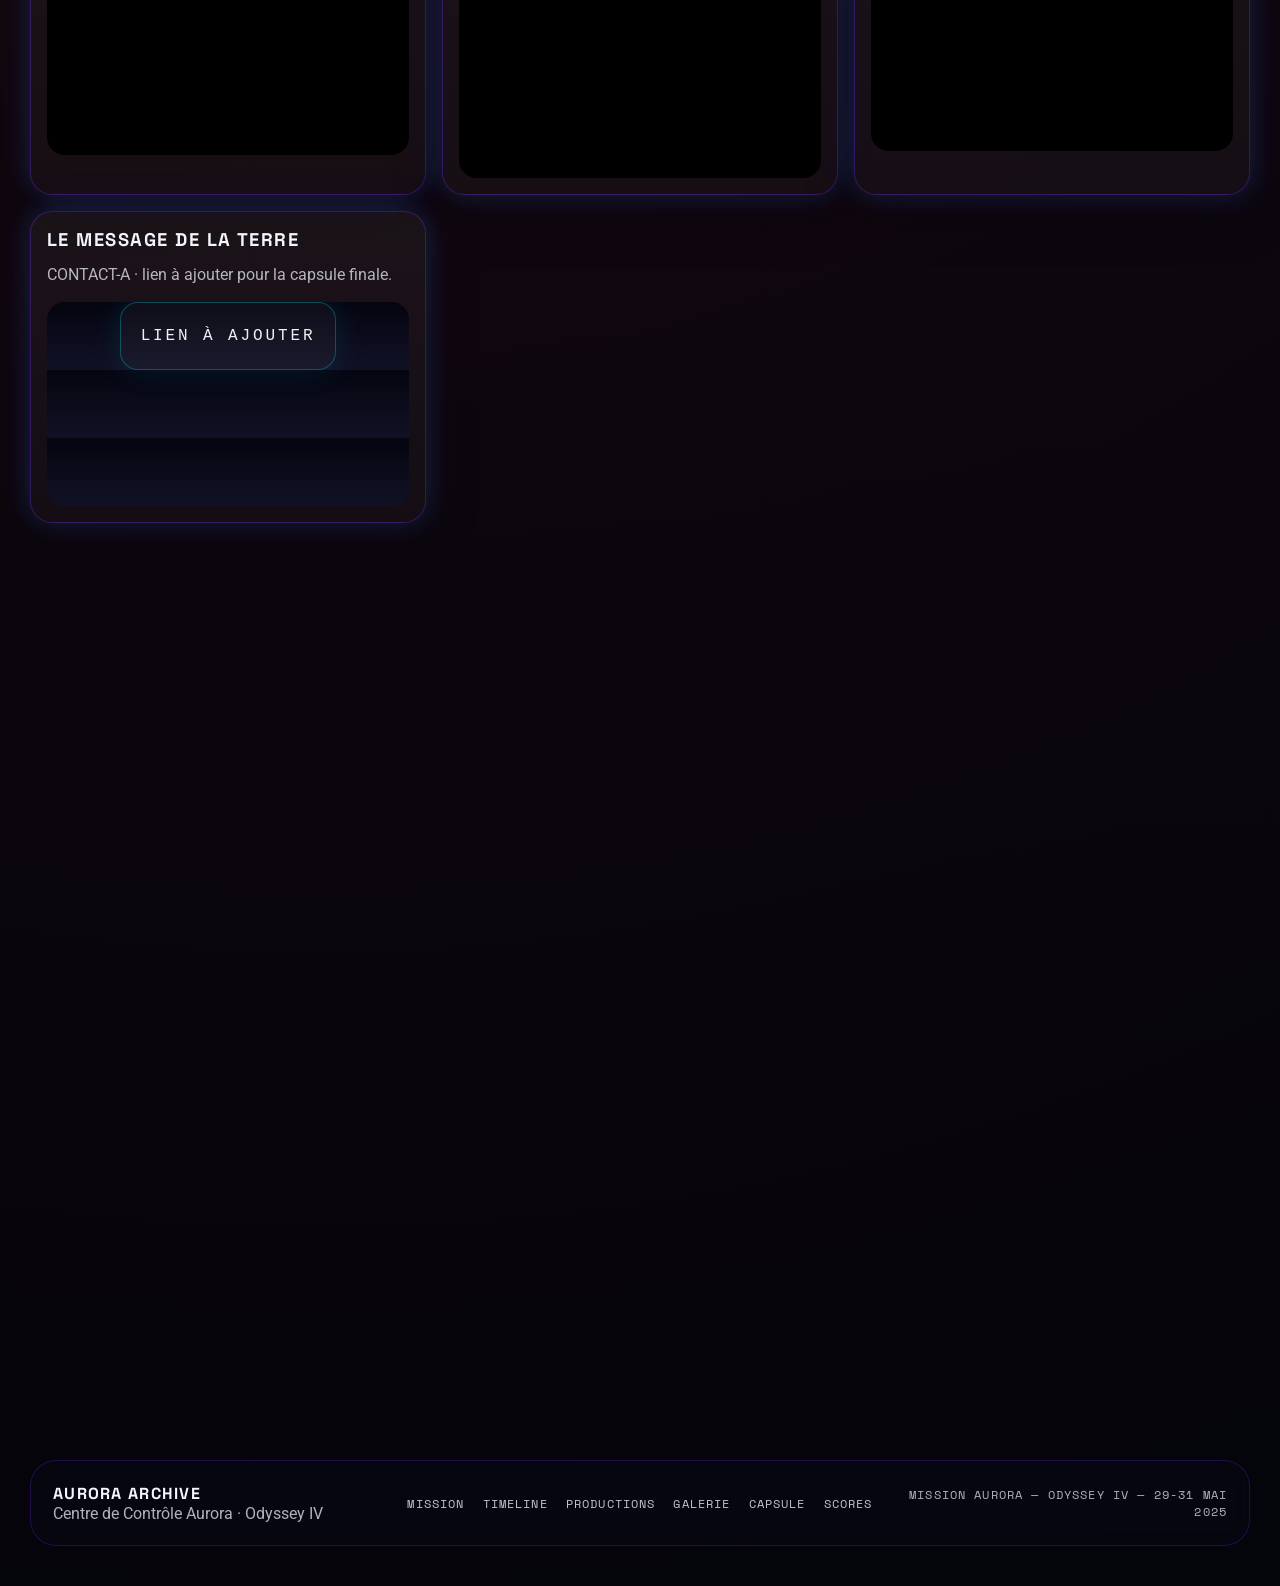
==== commit 78fb76fa: "feat: mise à jour de la description de l'archive pour refléter la découverte historique" ====
--- a/archive.html
+++ b/archive.html
@@ -67,7 +67,7 @@
           <p class="hero-subtitle">Mission Odyssey IV — Kepler-452c</p>
           <div class="mission-status pulse-border">MISSION ACCOMPLIE</div>
           <p class="hero-lead">
-            Dossier consolidé de la campagne AURORA. De la première image de la vallée d’Aurelia au signal de retour du contact, cette archive rassemble les productions, les transmissions et les traces de chaque décision de communication.
+            Dossier consolidé de la campagne AURORA. De la première image de la vallée d’Aurelia au signal de retour du contact, cette archive rassemble les productions, les transmissions et les traces de chaque décision de cette découverte historique.
           </p>
 
           <div class="hero-stats" aria-label="Statistiques de mission">
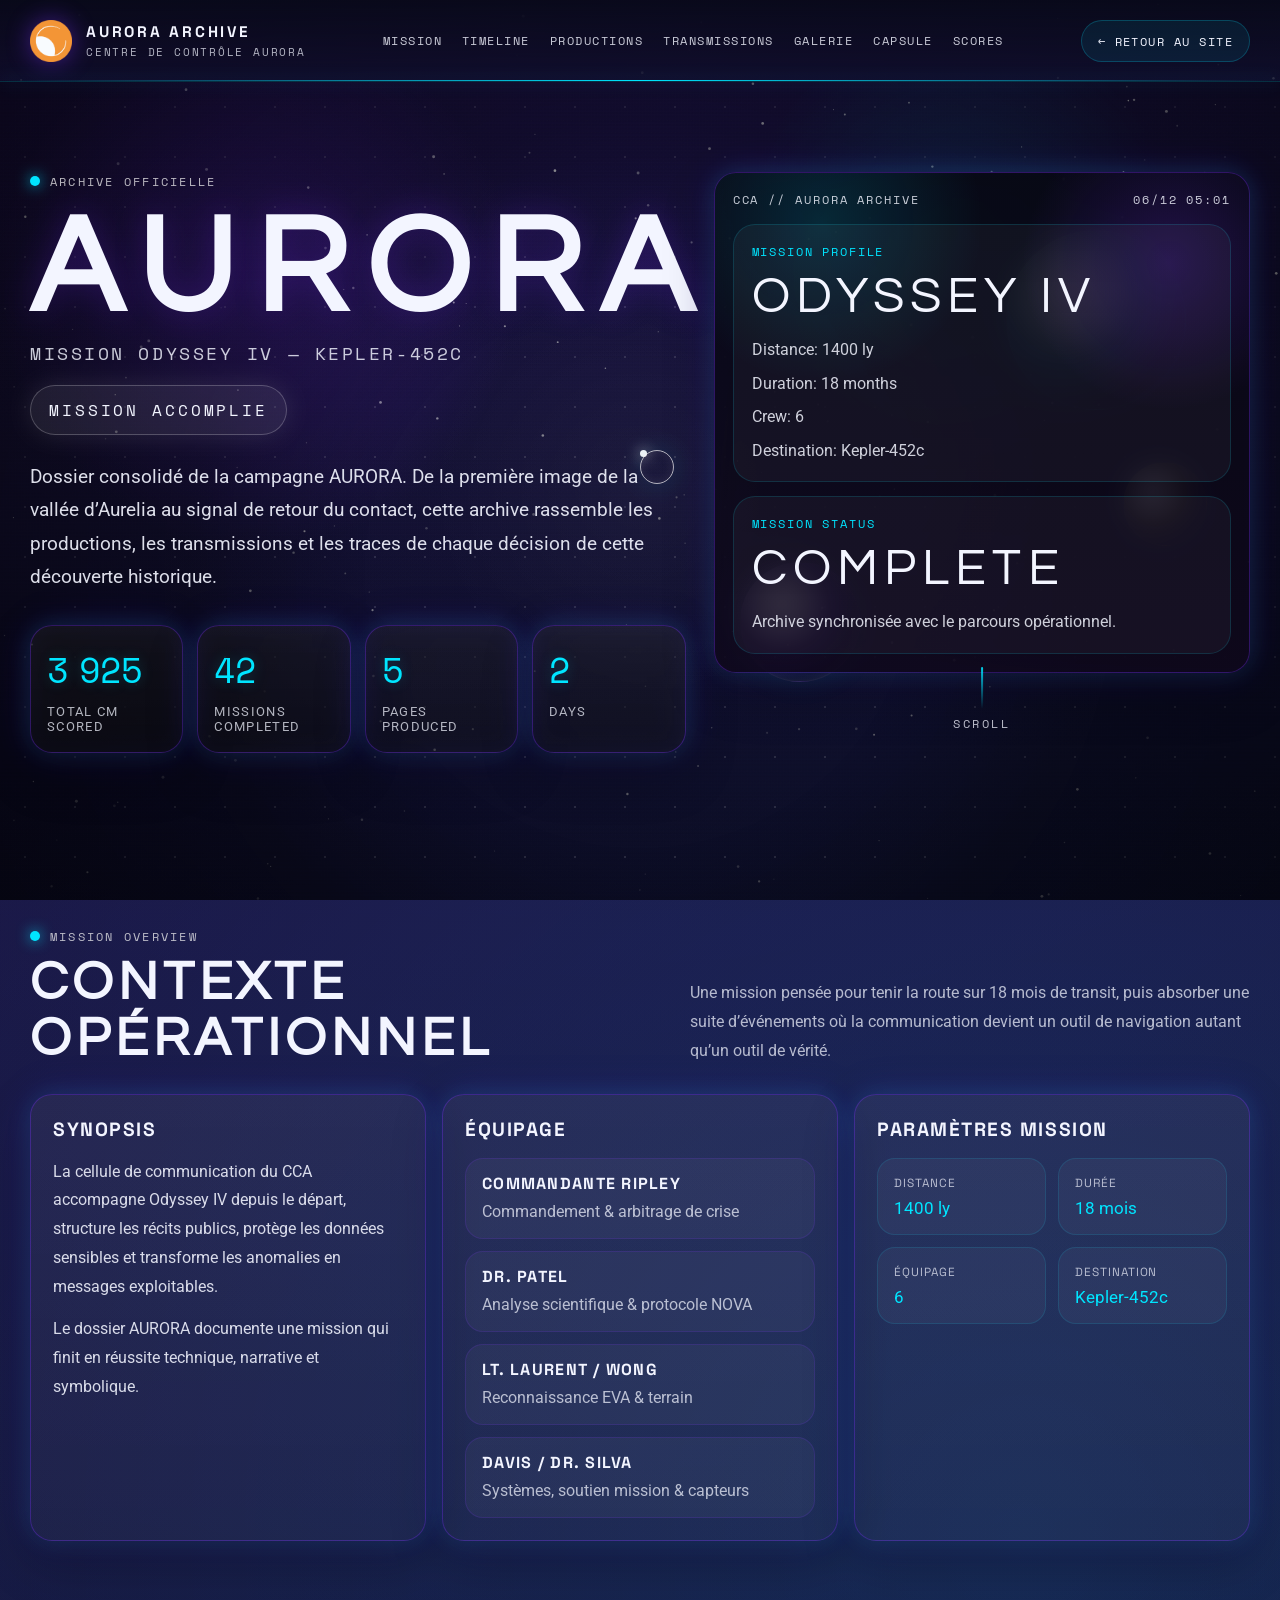
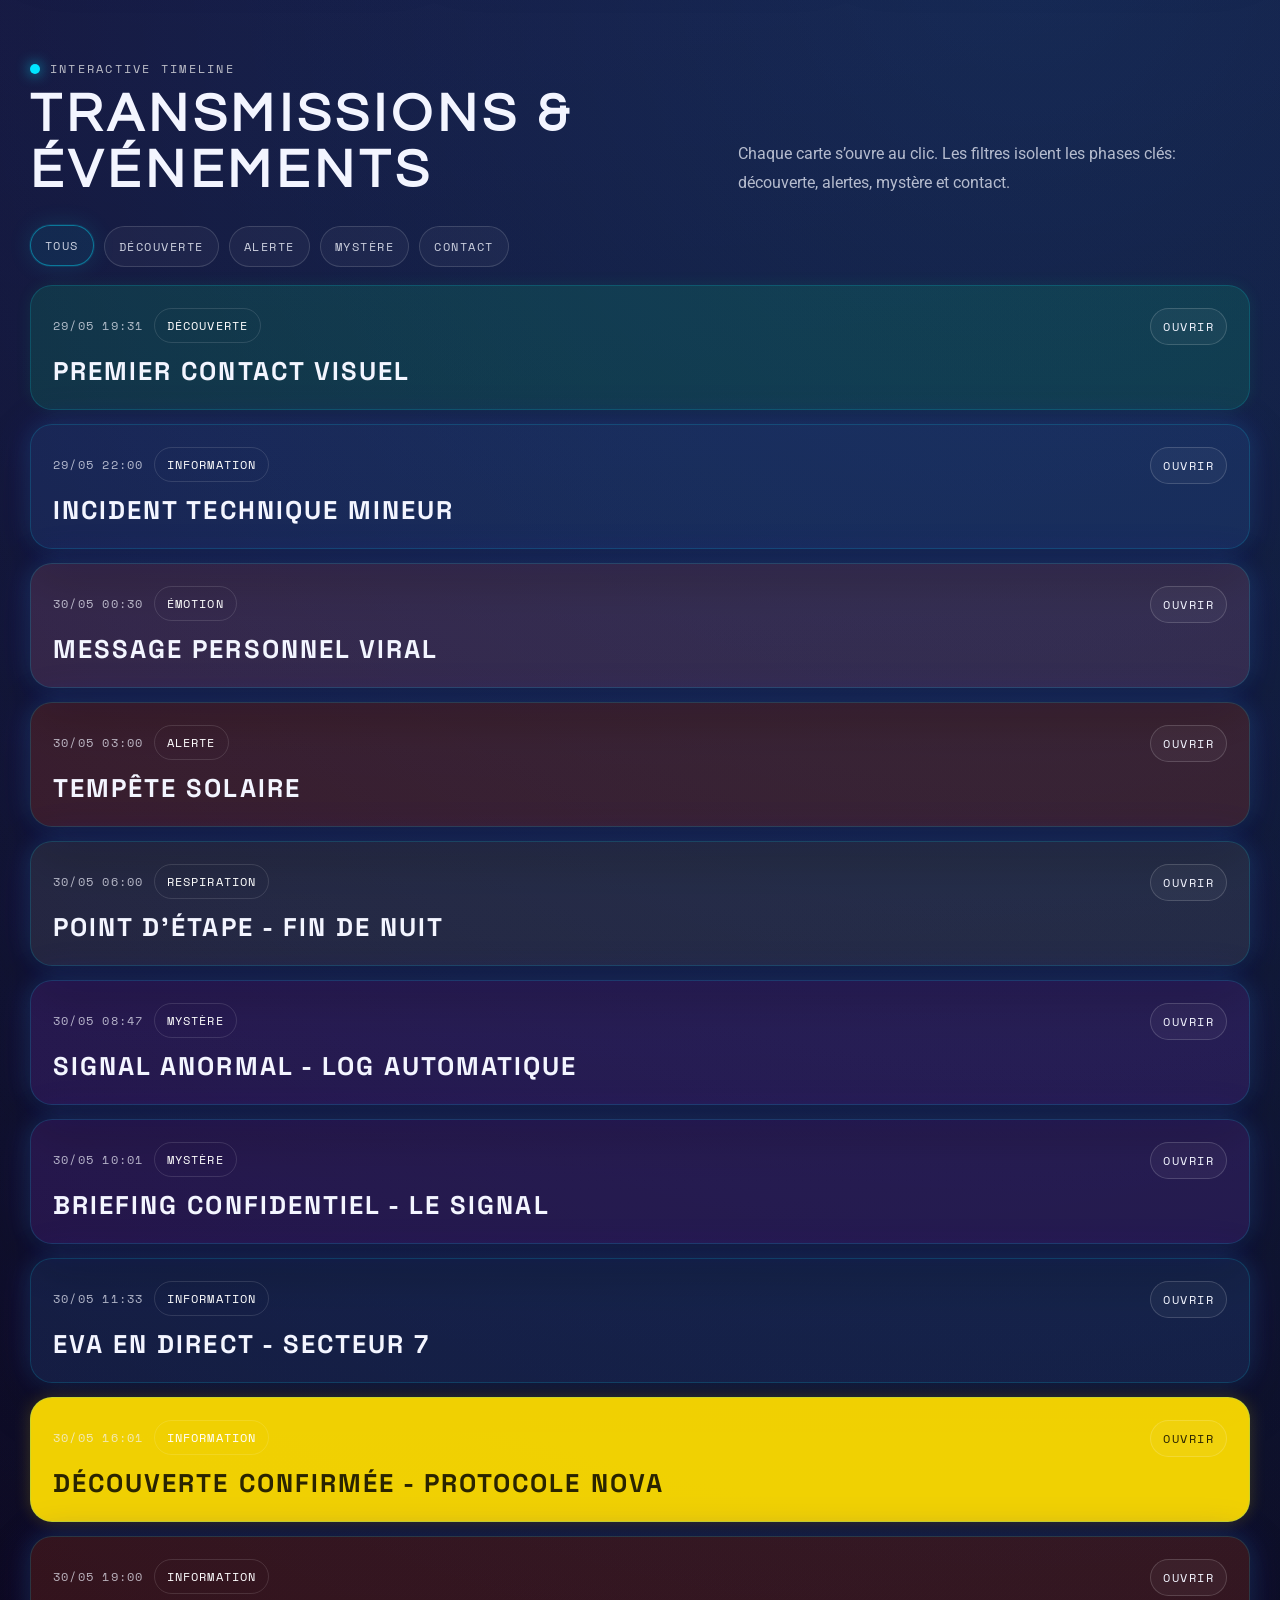
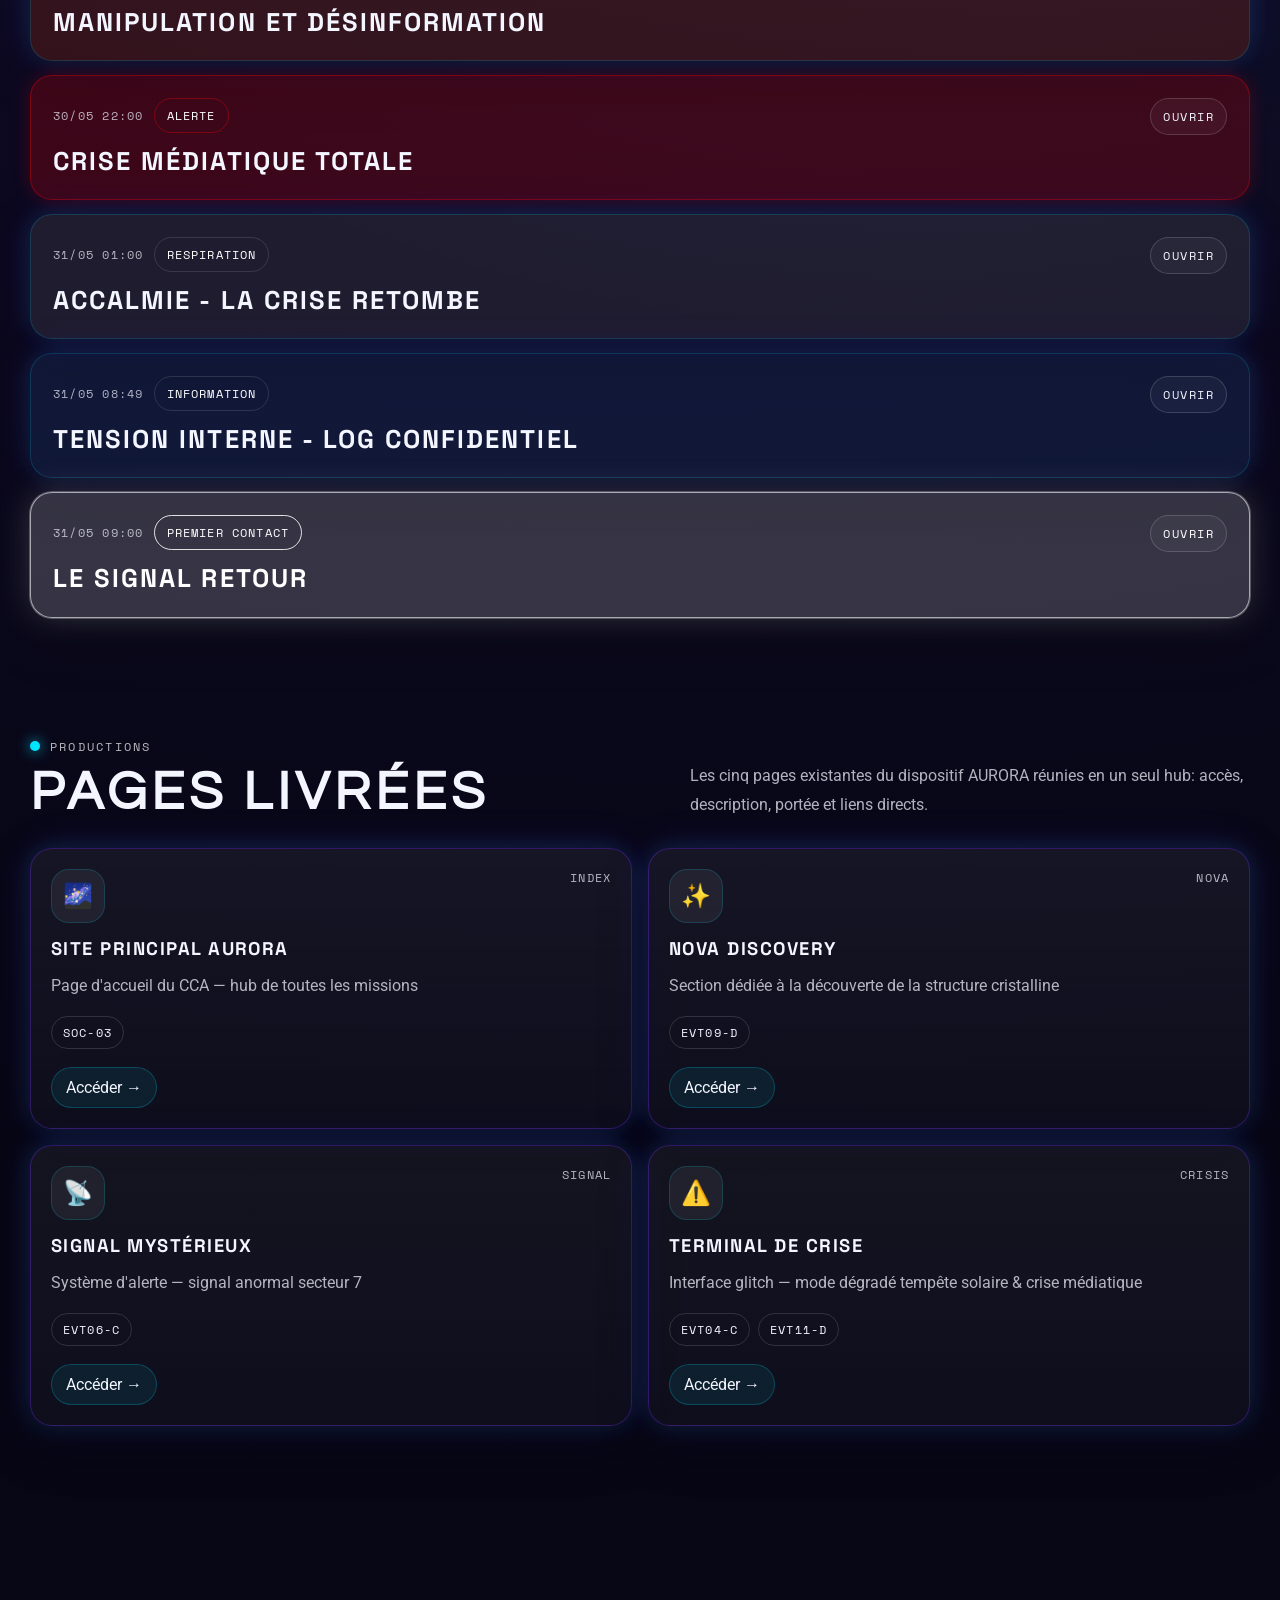
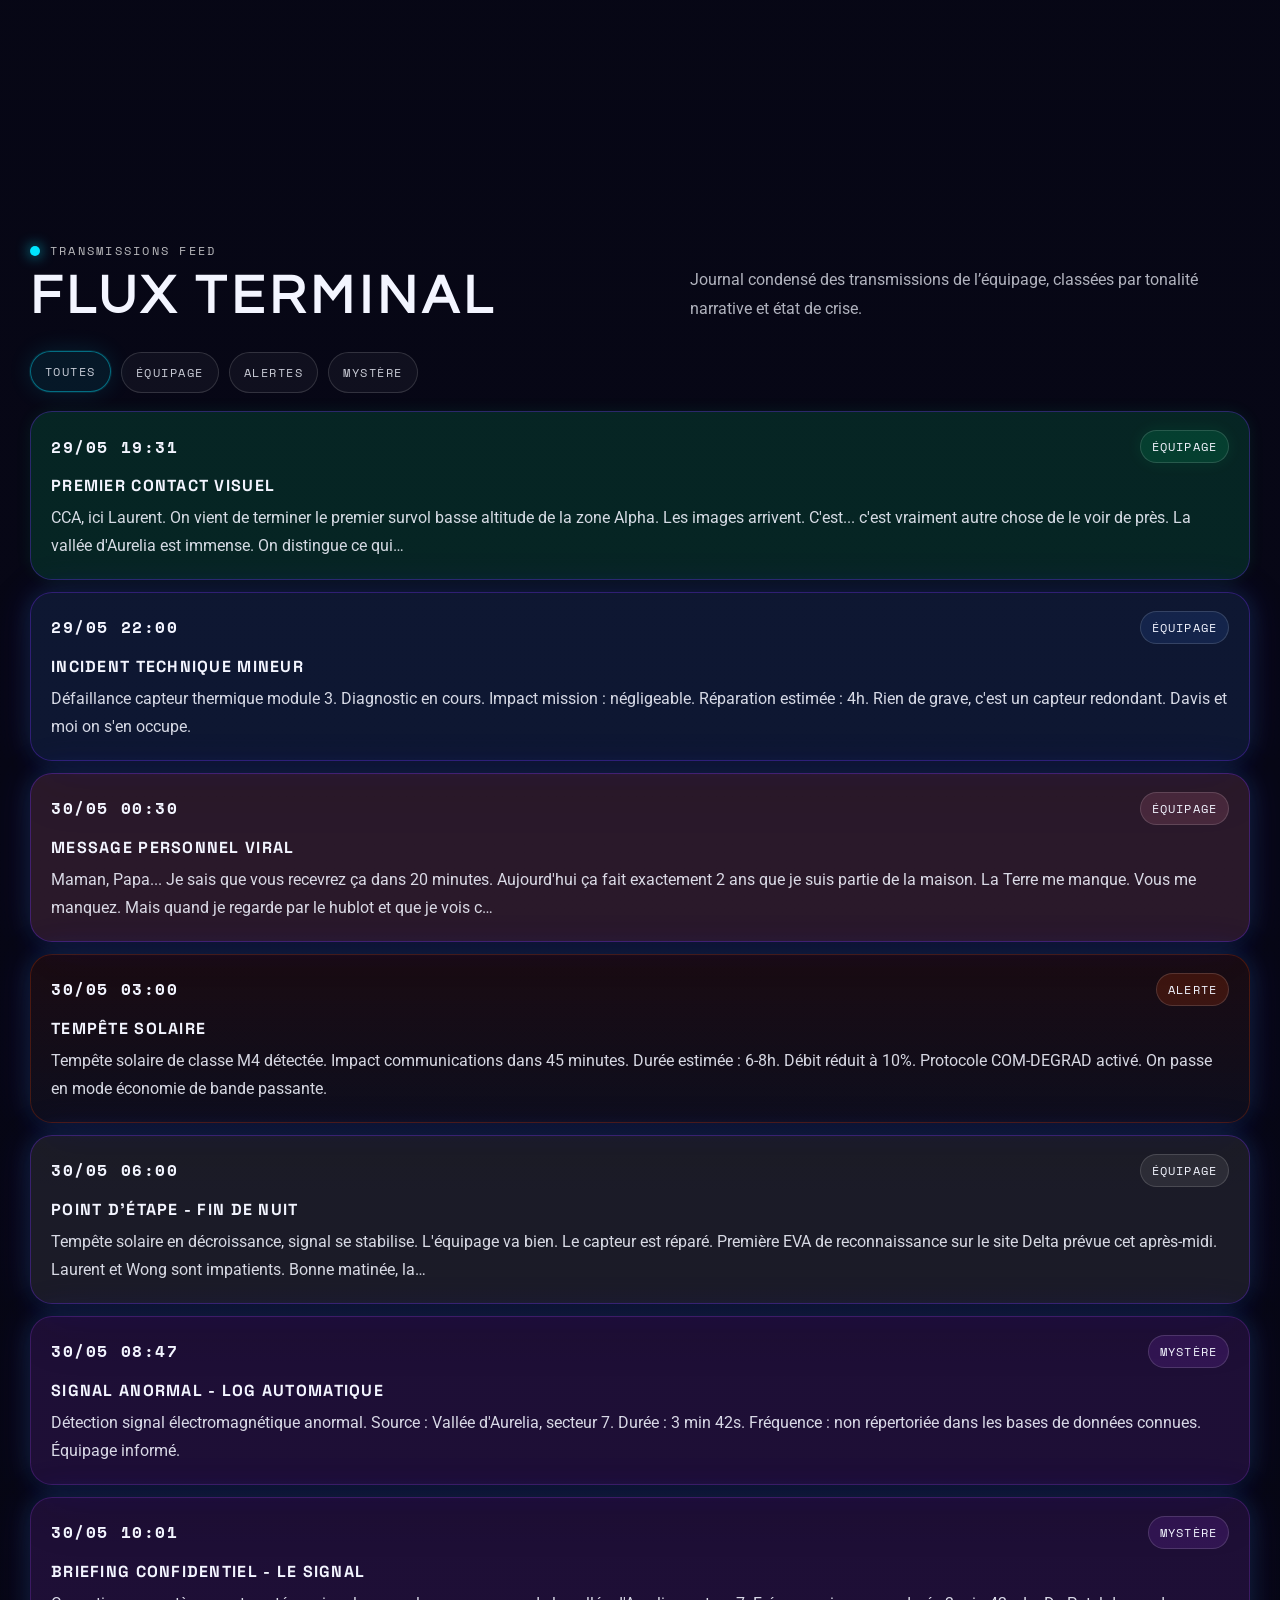
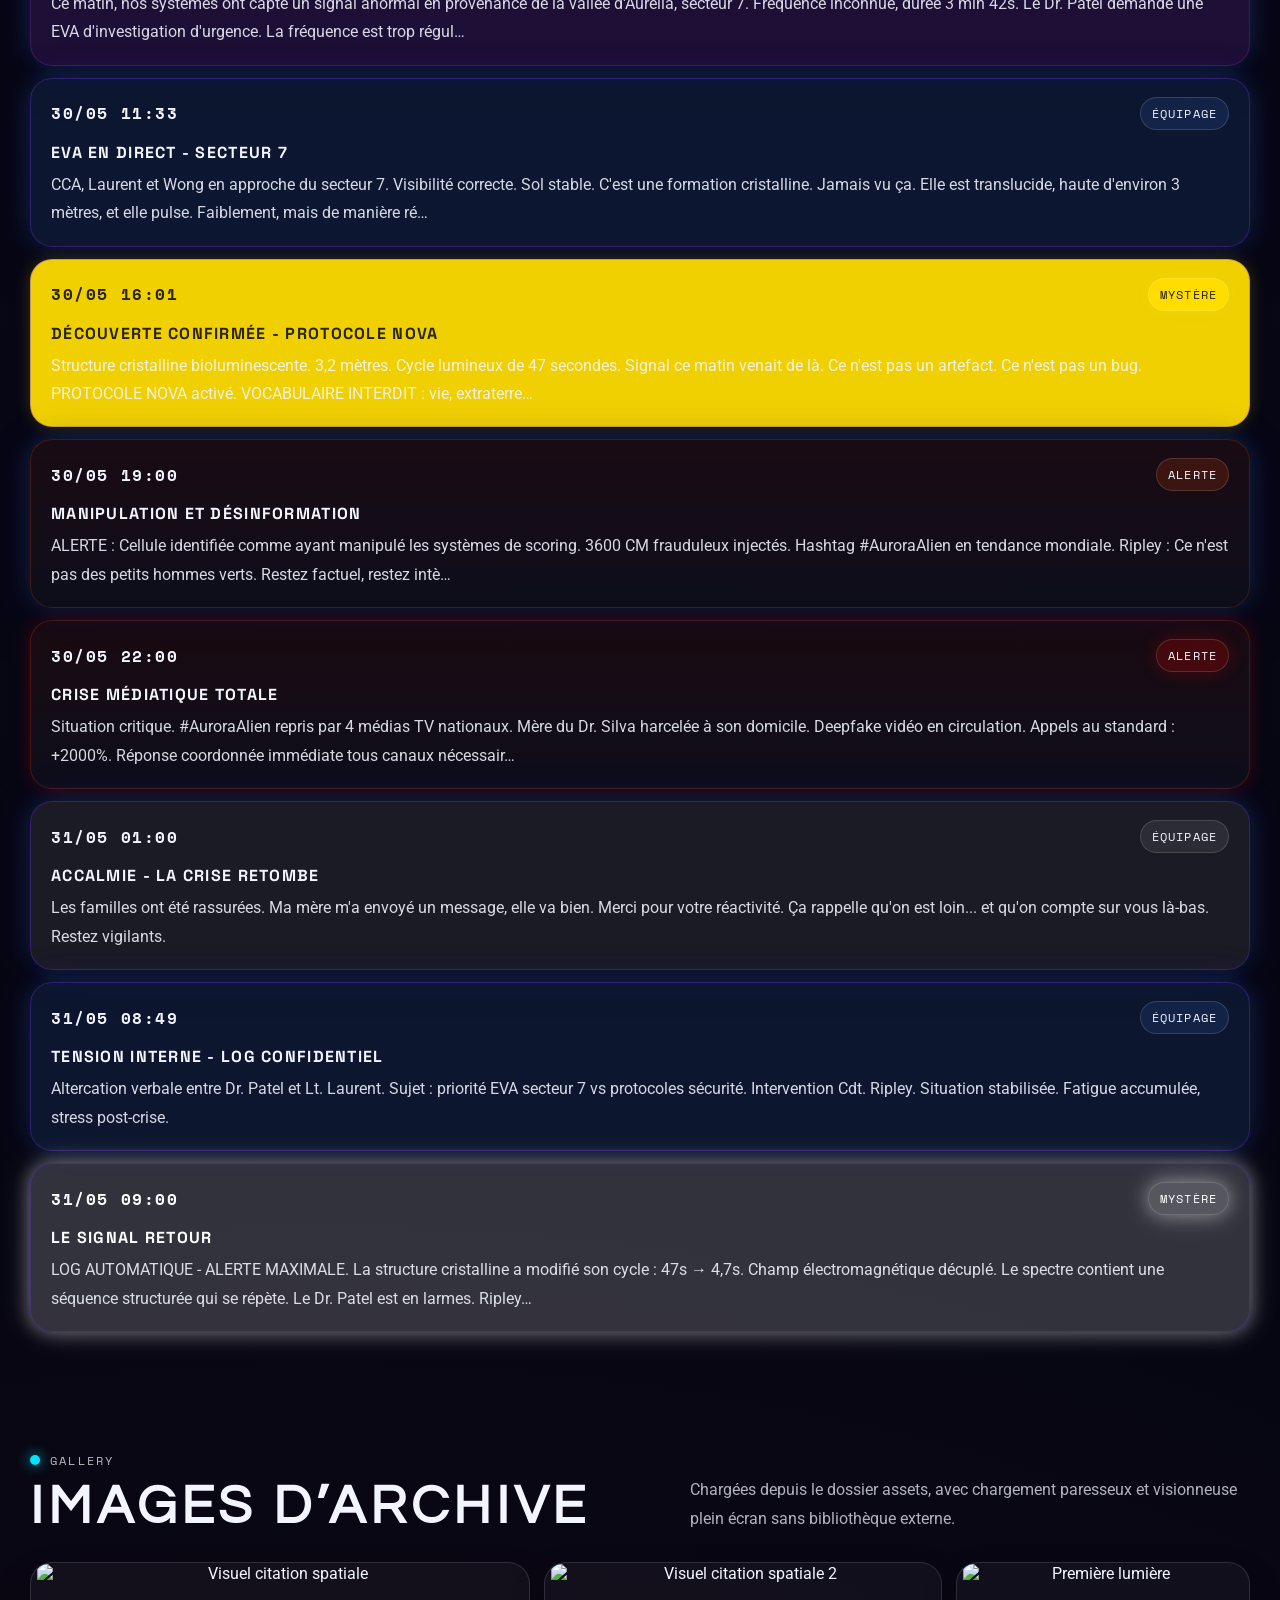
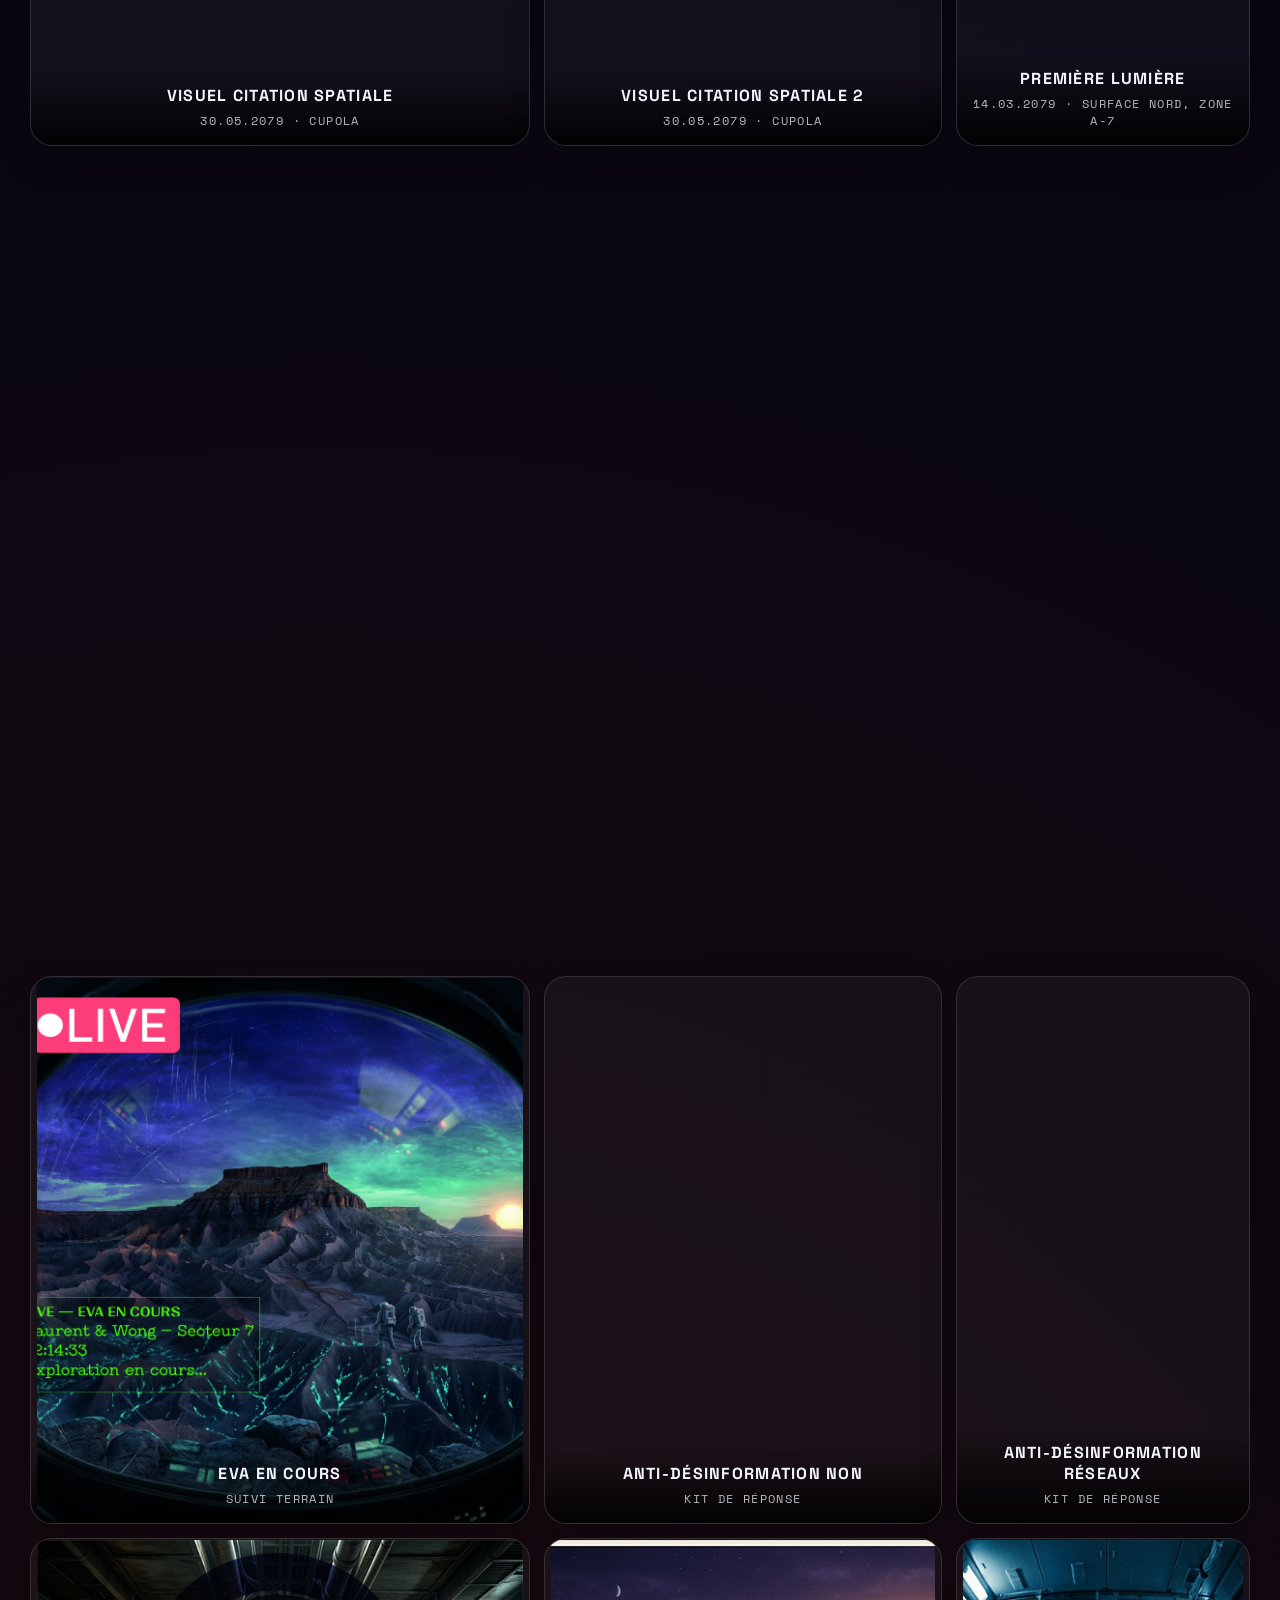
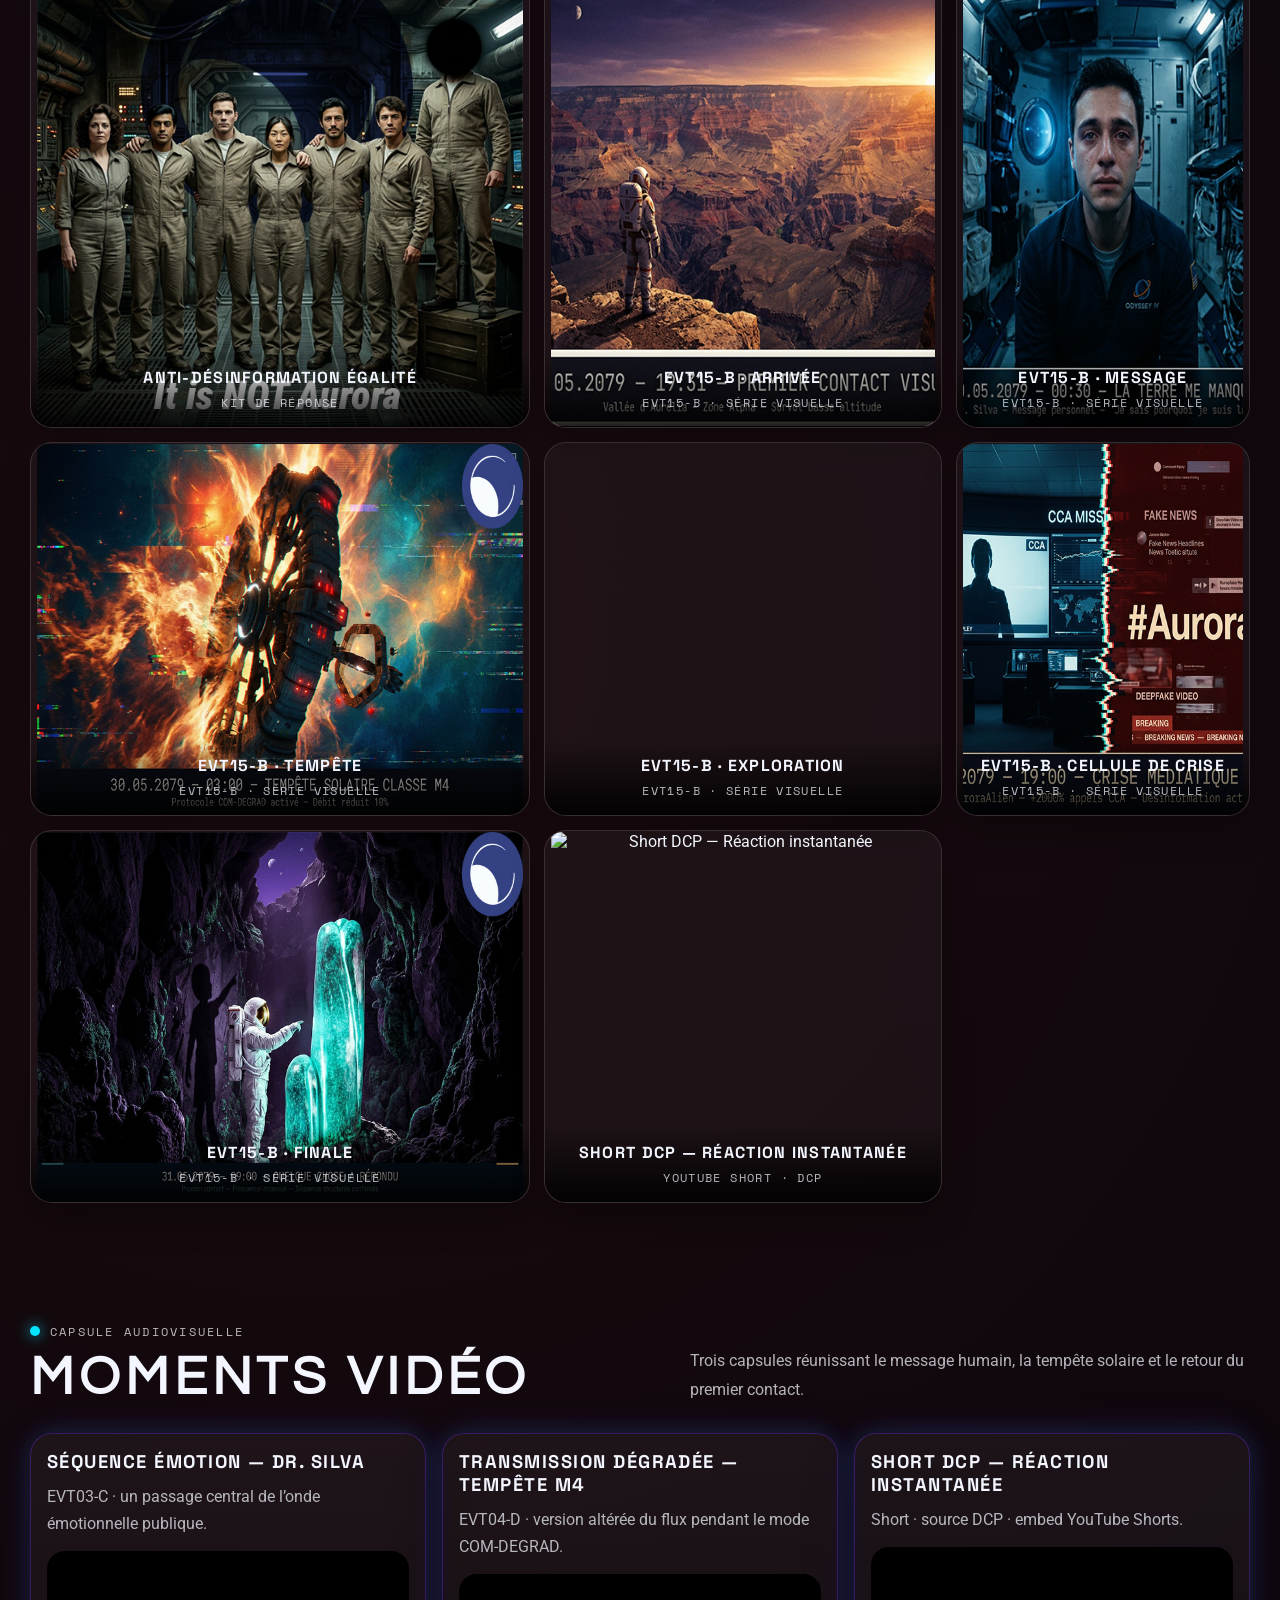
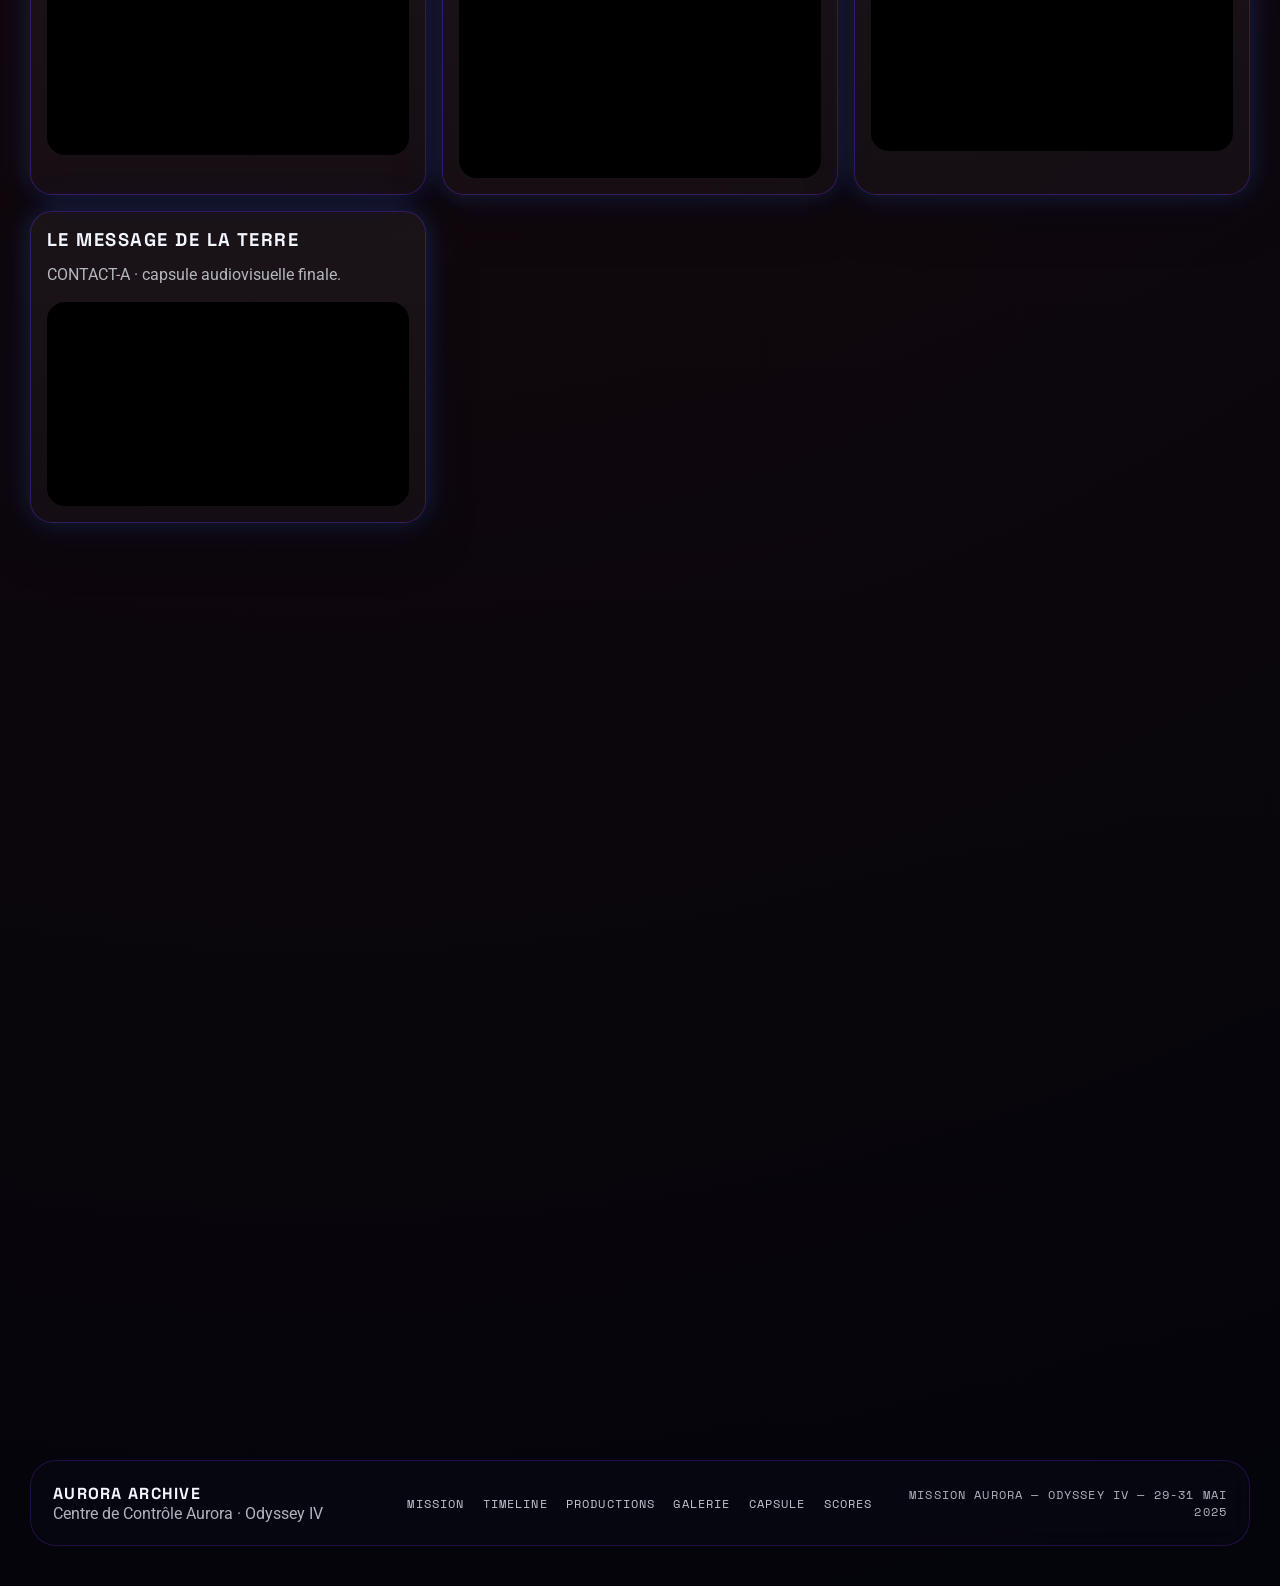
==== commit 159aec65: "feat: mise à jour du contenu de l'article "Le Message de la Terre" avec un lien vidéo" ====
--- a/archive.html
+++ b/archive.html
@@ -294,14 +294,14 @@
               allowfullscreen></iframe>
           </article>
 
-          <article class="video-card placeholder">
+          <article class="video-card">
             <div class="video-copy">
               <h3>Le Message de la Terre</h3>
-              <p>CONTACT-A · lien à ajouter pour la capsule finale.</p>
+              <p>CONTACT-A · capsule audiovisuelle finale.</p>
             </div>
             <iframe
               title="Le Message de la Terre"
-              srcdoc="<html><head><style>body{margin:0;display:grid;place-items:center;background:linear-gradient(180deg,#050510,#111126);color:#f0f0f0;font-family:Space Mono,monospace;text-transform:uppercase;letter-spacing:.18em}div{border:1px solid rgba(0,229,255,.28);padding:24px 20px;border-radius:18px;background:rgba(255,255,255,.04);box-shadow:0 0 30px rgba(0,229,255,.12)}</style></head><body><div>Lien à ajouter</div></body></html>"
+              src="https://www.youtube.com/embed/5lGxc87NHcY?feature=share"
               loading="lazy"></iframe>
           </article>
         </div>
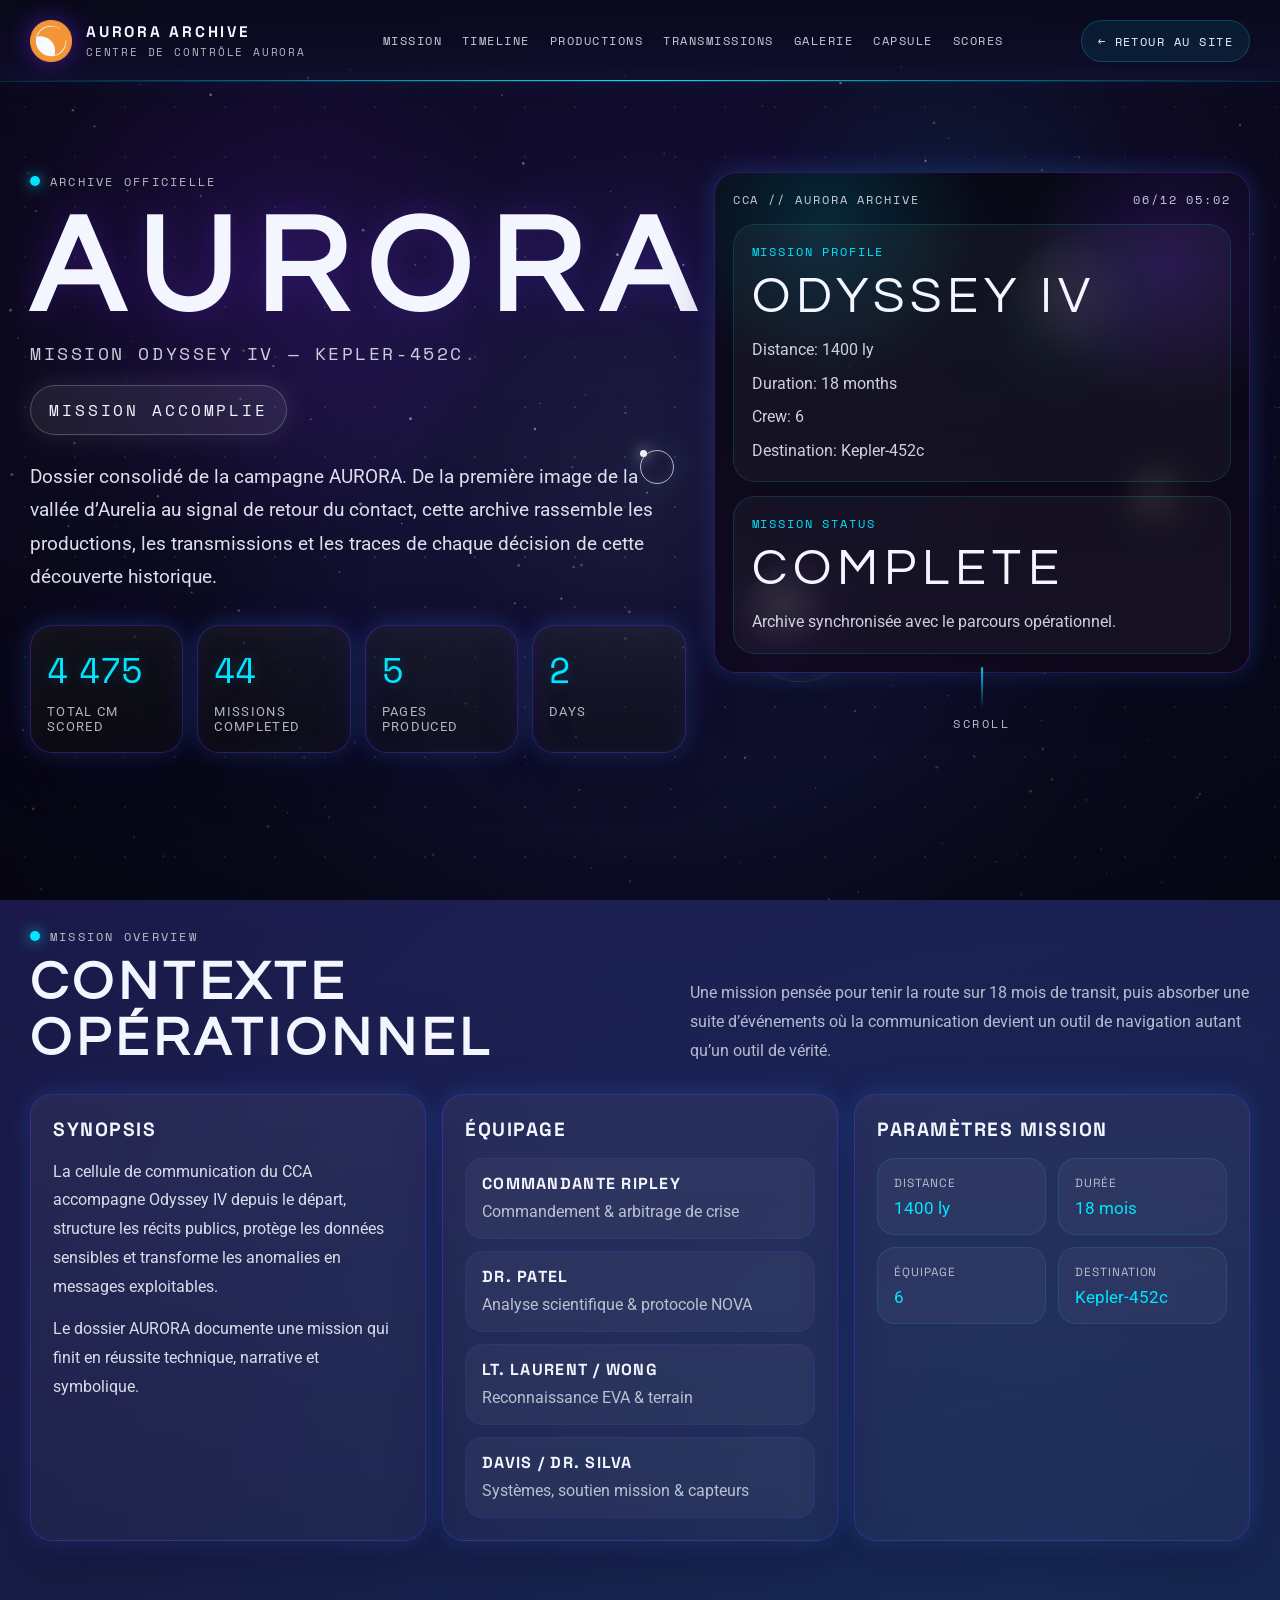
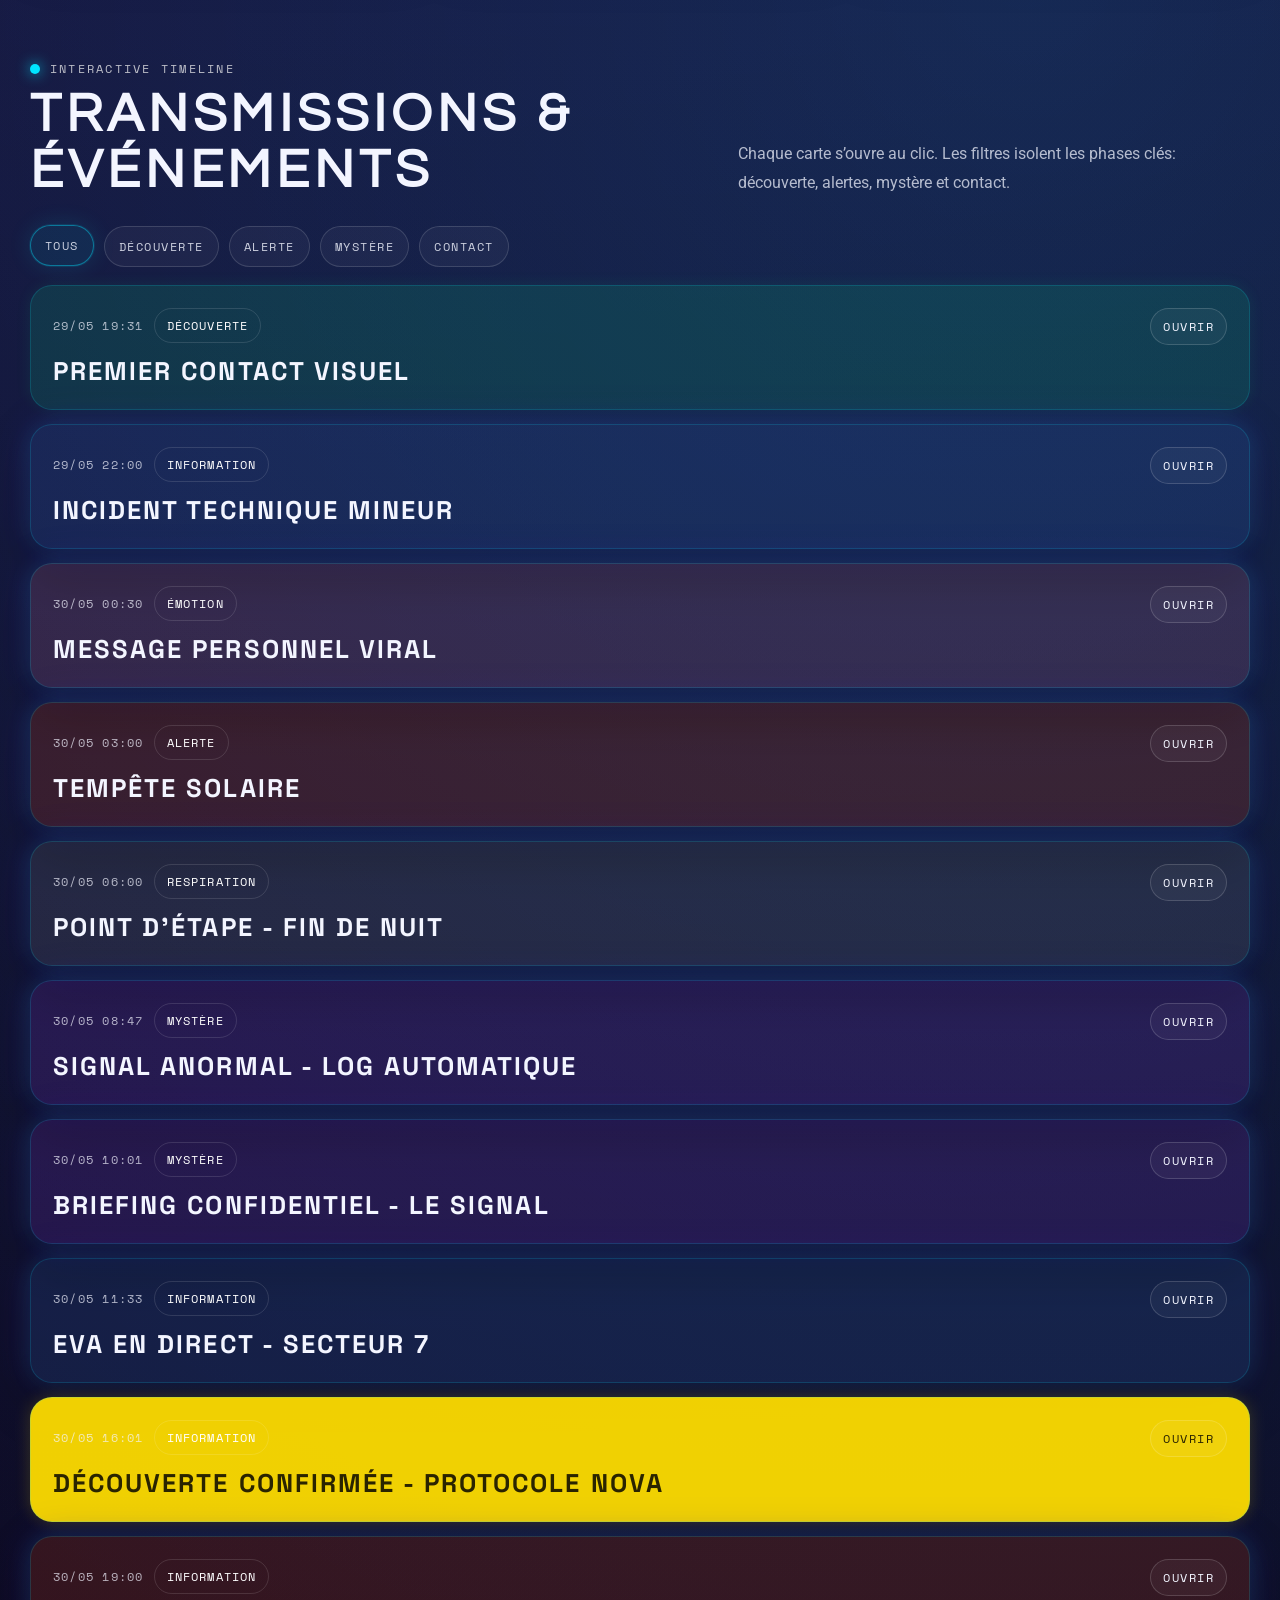
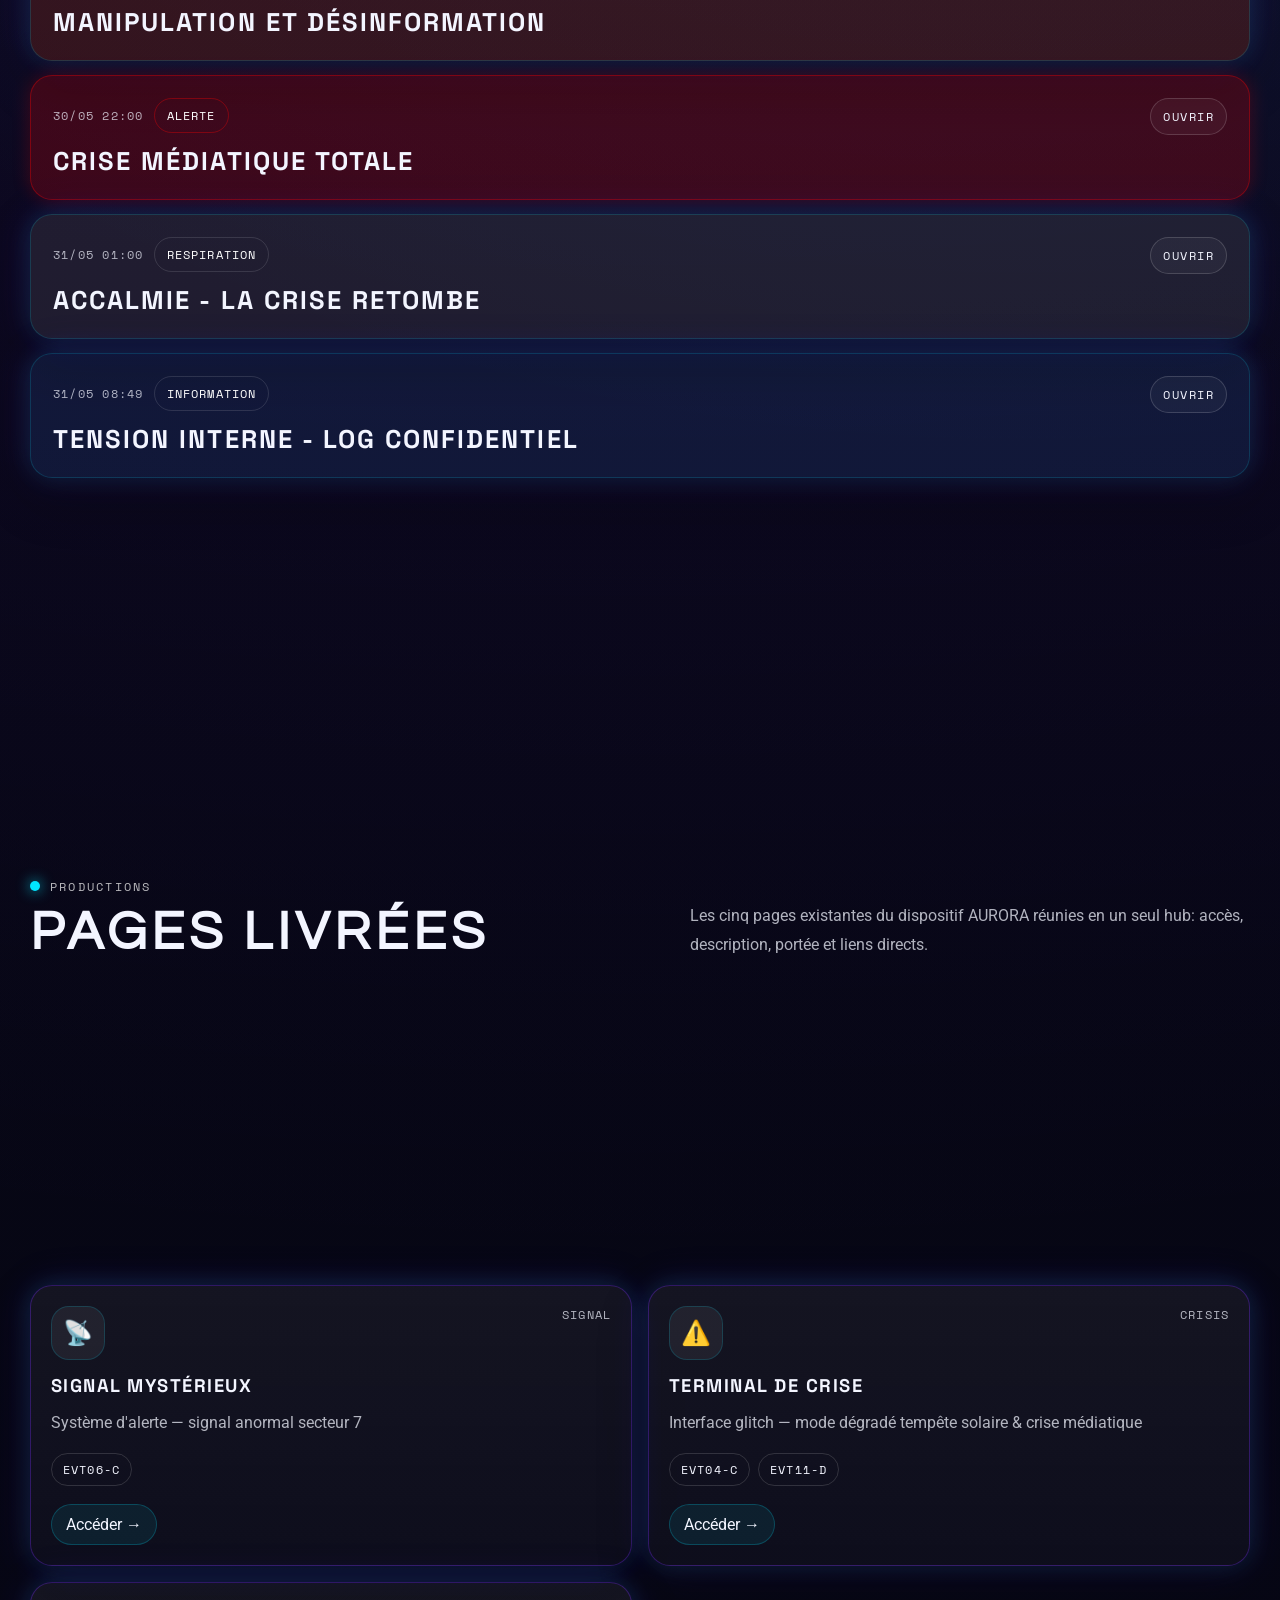
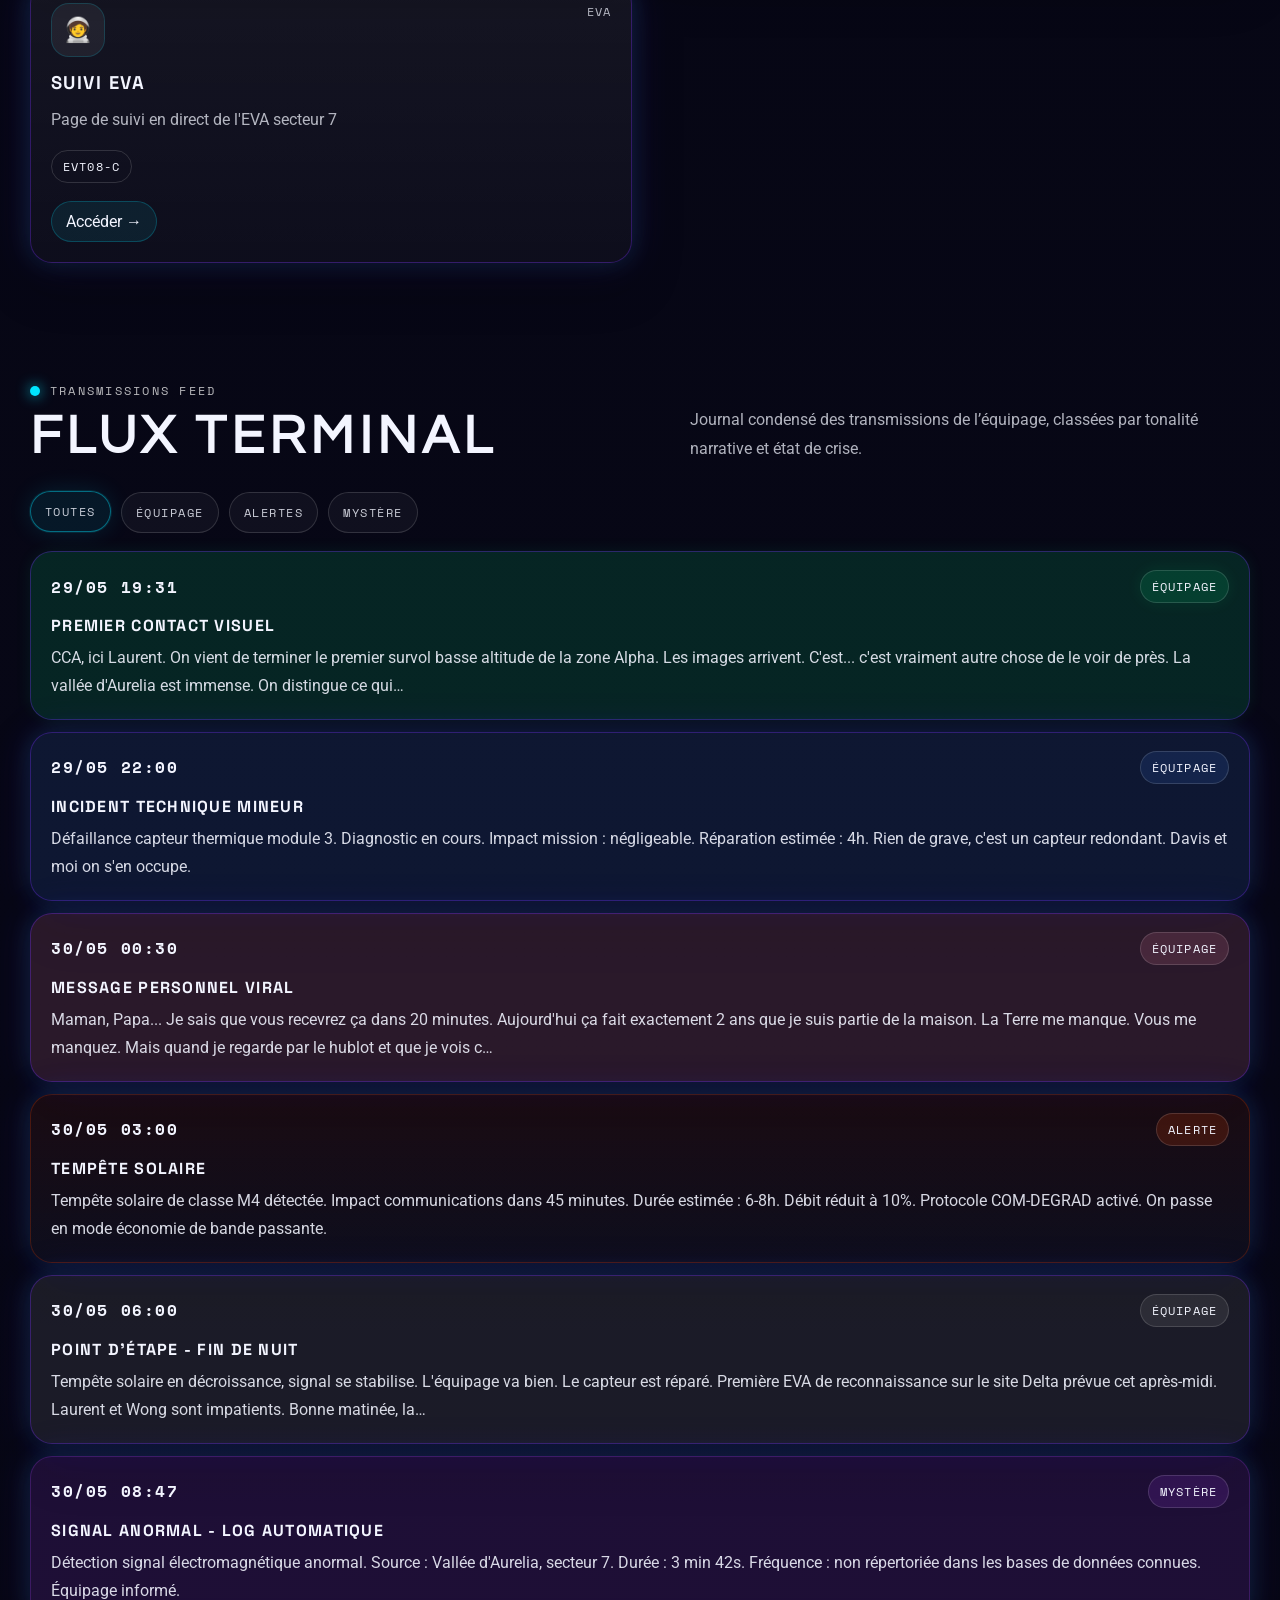
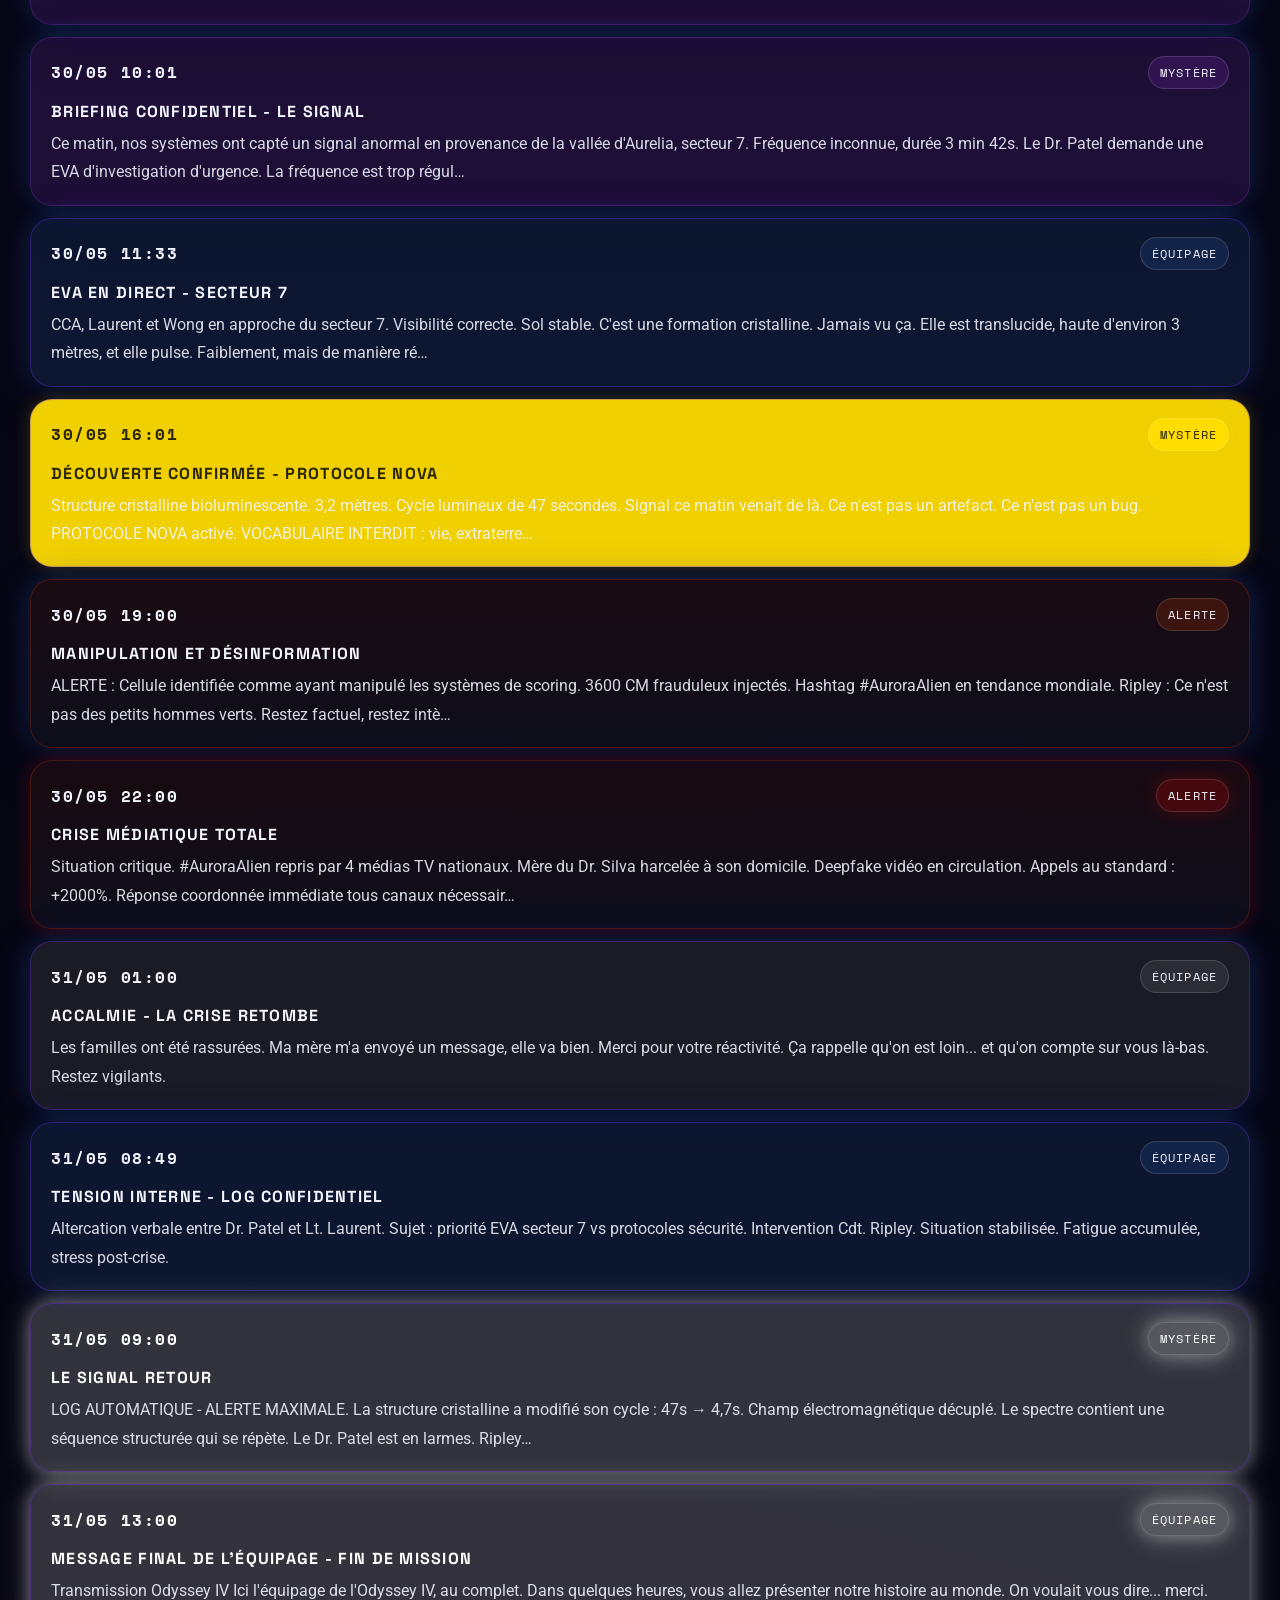
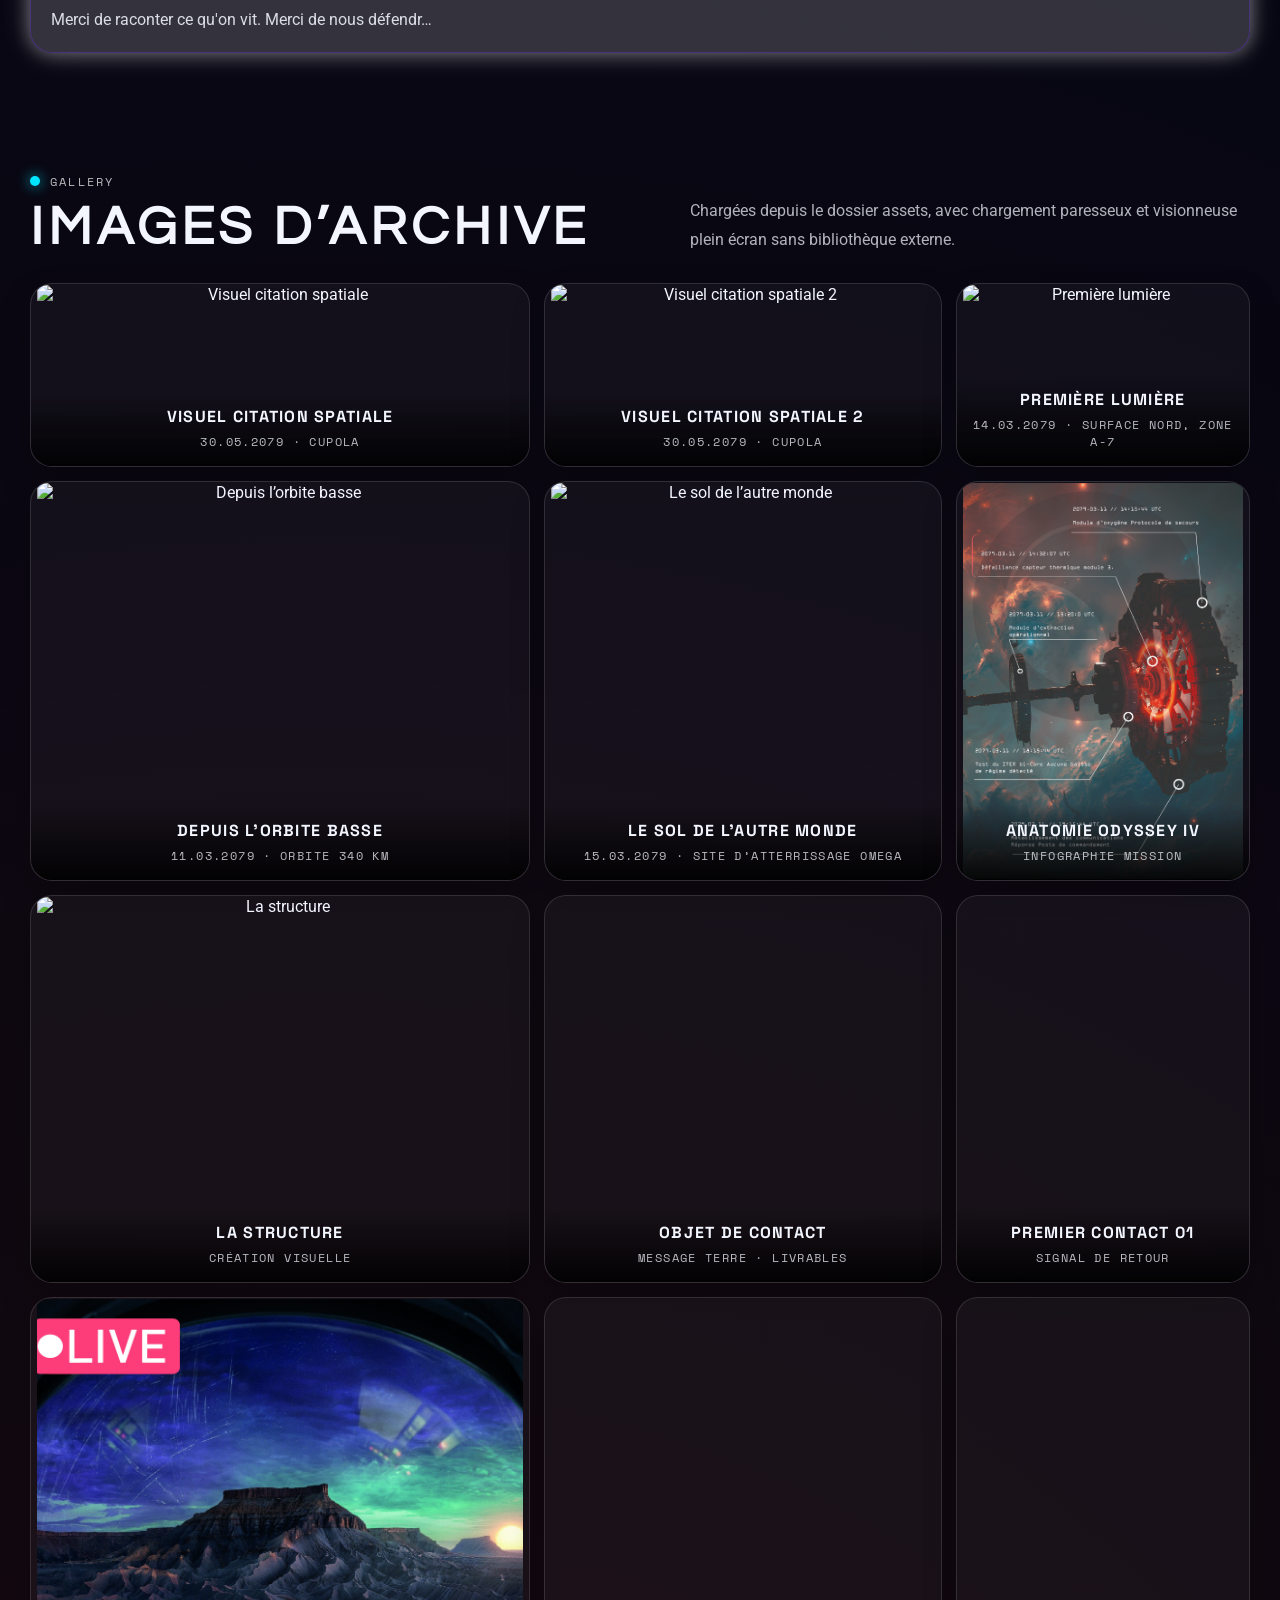
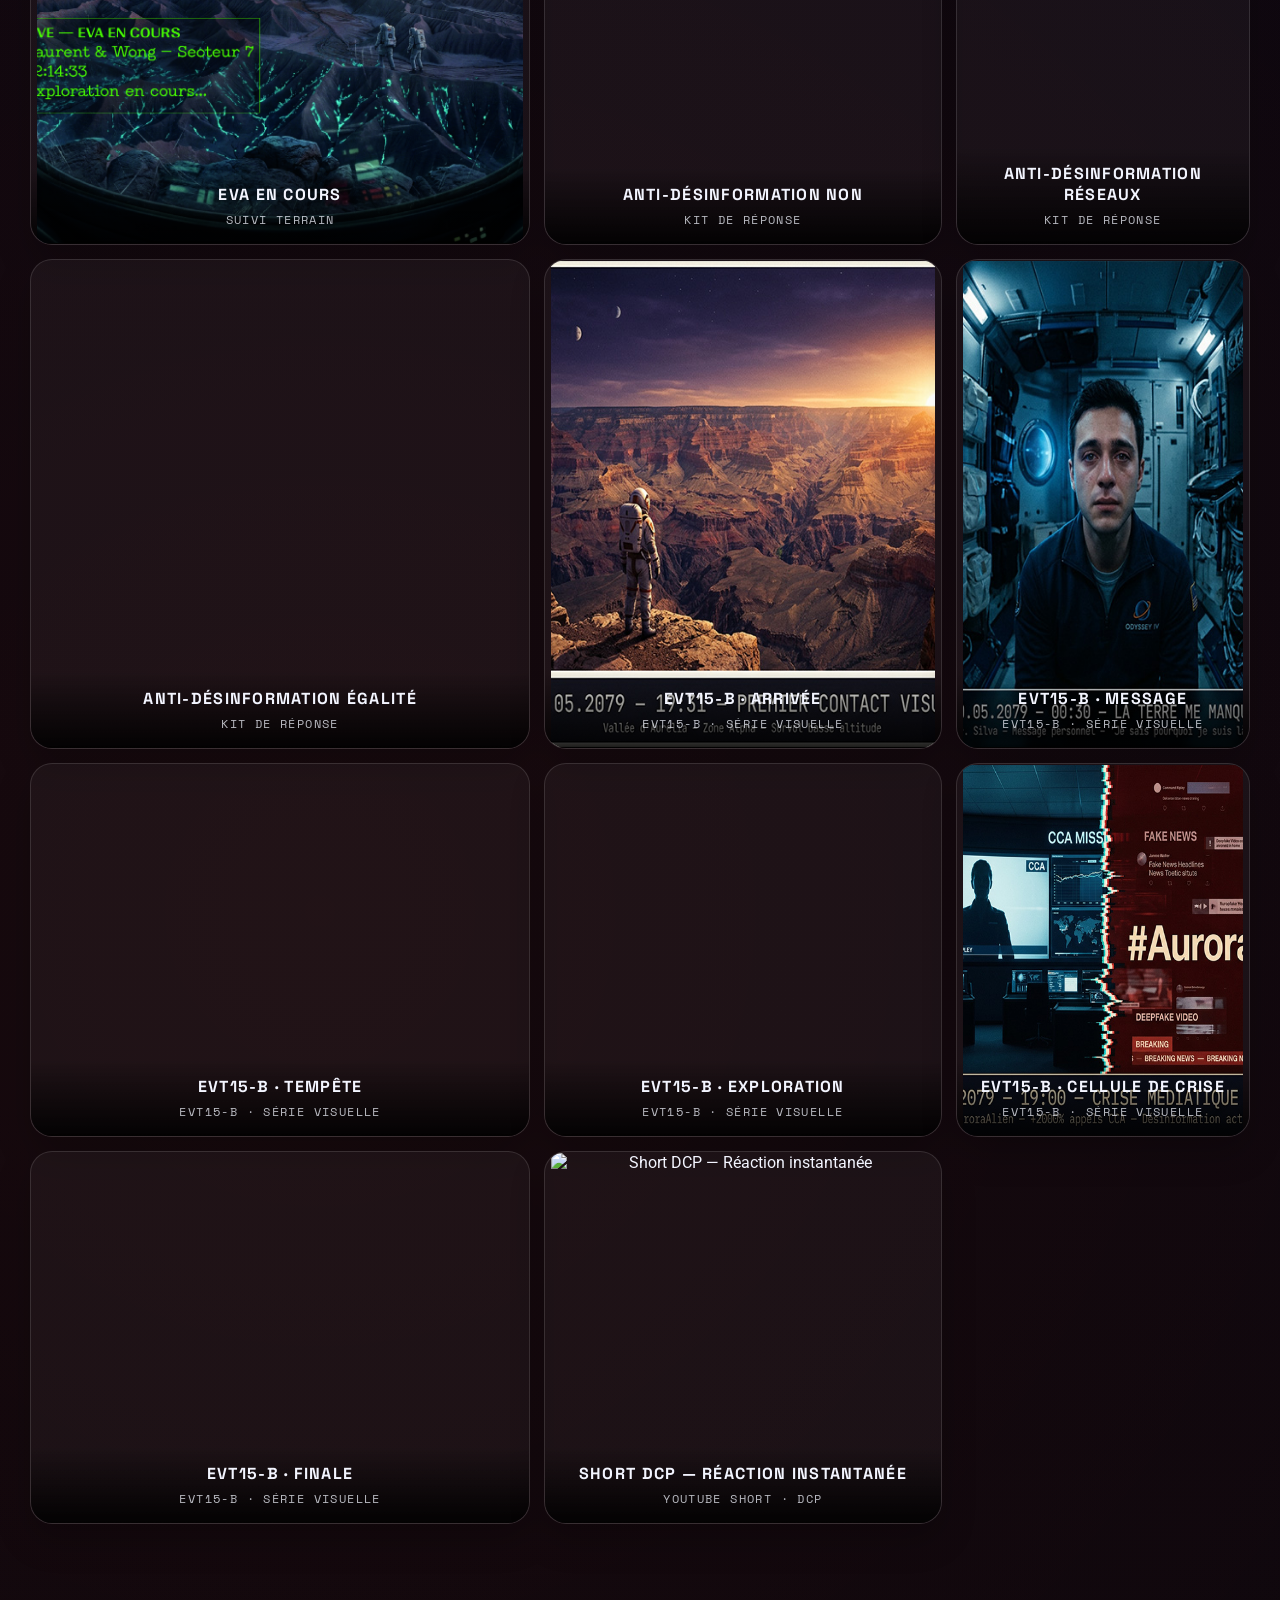
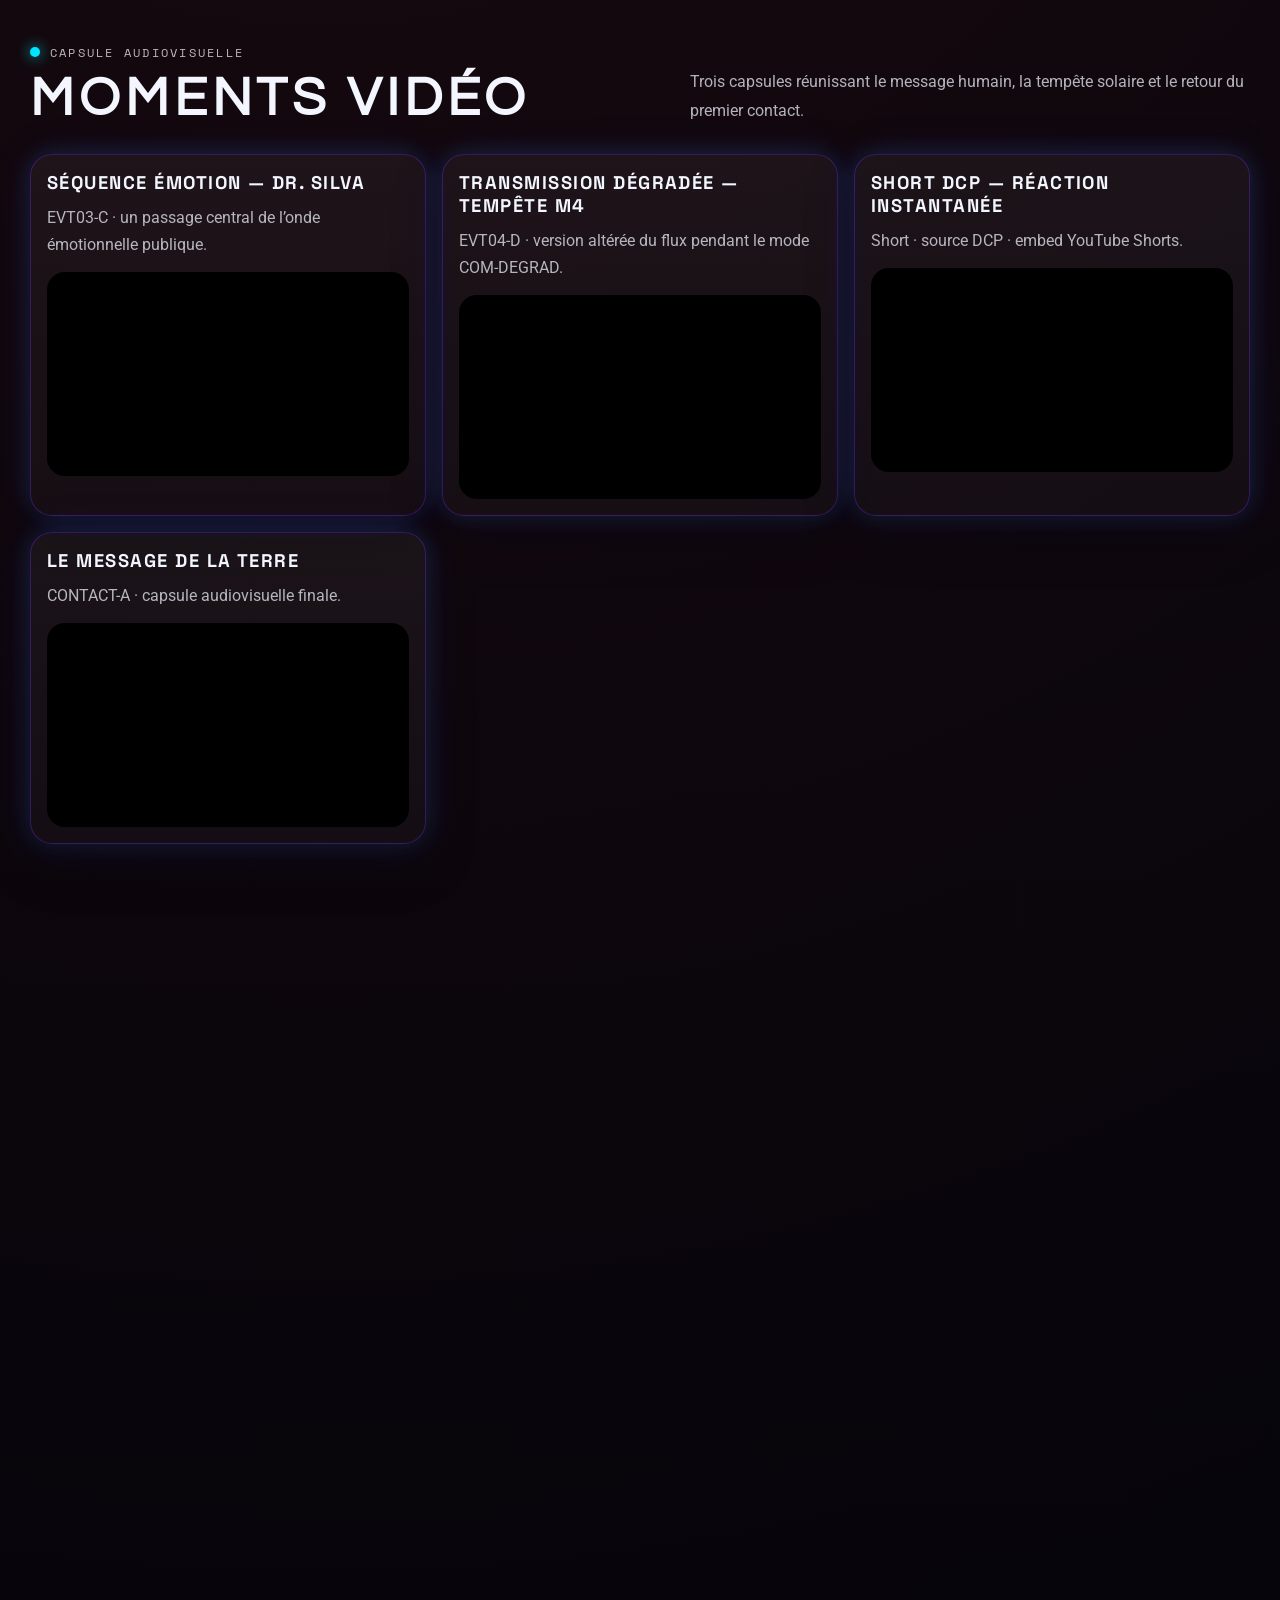
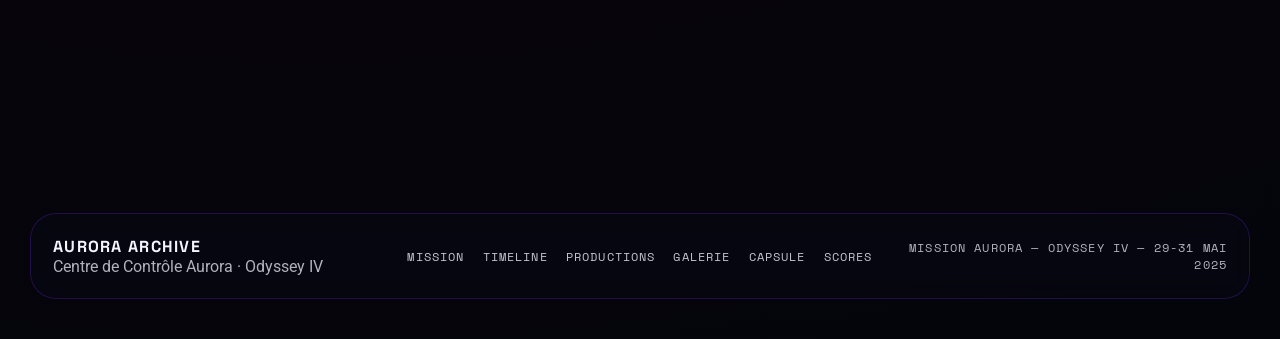
==== commit fd8e7d2b: "Refactor code structure for improved readability and maintainability" ====
--- a/archive.html
+++ b/archive.html
@@ -333,6 +333,8 @@
           </article>
         </div>
 
+        <p class="score-note" id="scoreNote">Plafond : 5 300 CM · Bonus / écart : 0 CM</p>
+
         <div class="score-bars" id="scoreBars"></div>
       </div>
     </section>
--- a/css/archive.css
+++ b/css/archive.css
@@ -1146,6 +1146,15 @@
   gap: 14px;
 }
 
+.score-note {
+  margin: 16px 0 0;
+  color: var(--muted);
+  font-family: var(--mono);
+  font-size: 0.88rem;
+  letter-spacing: 0.08em;
+  text-transform: uppercase;
+}
+
 .score-card {
   padding: 20px;
 }
